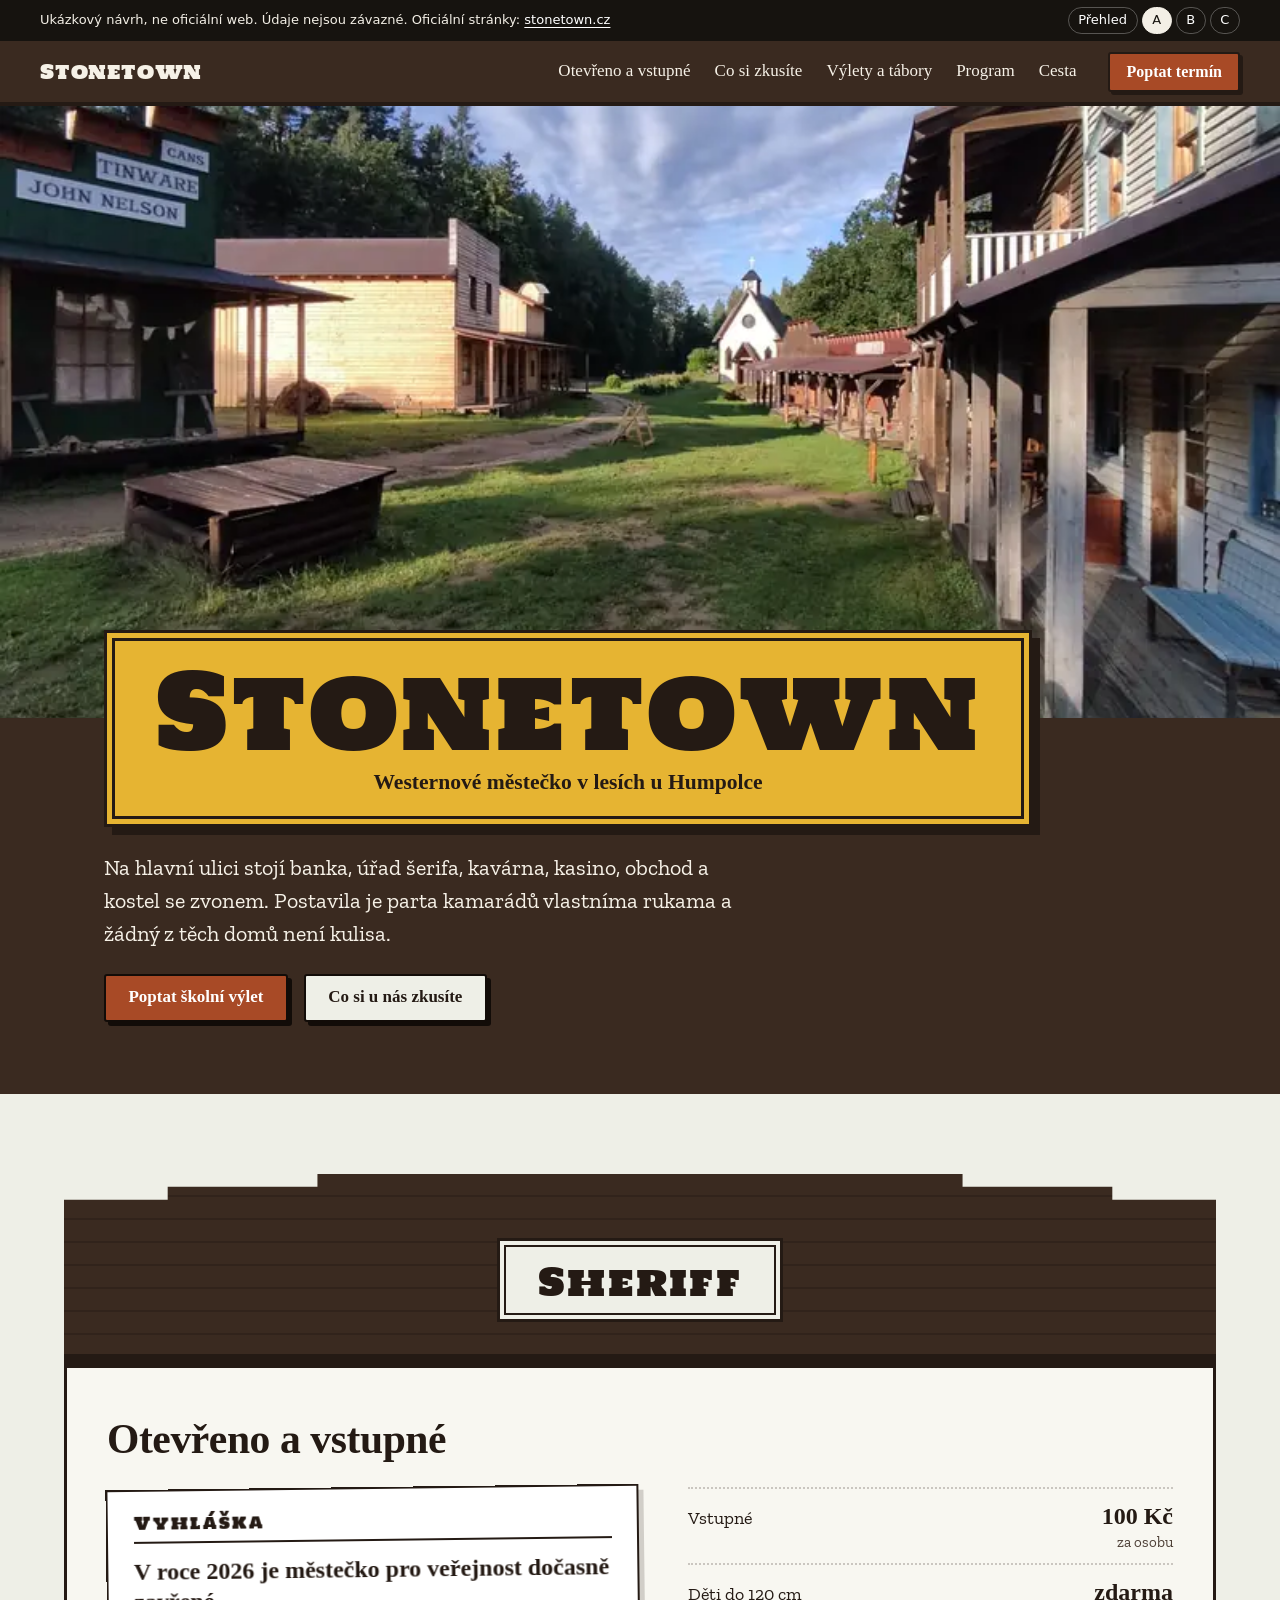
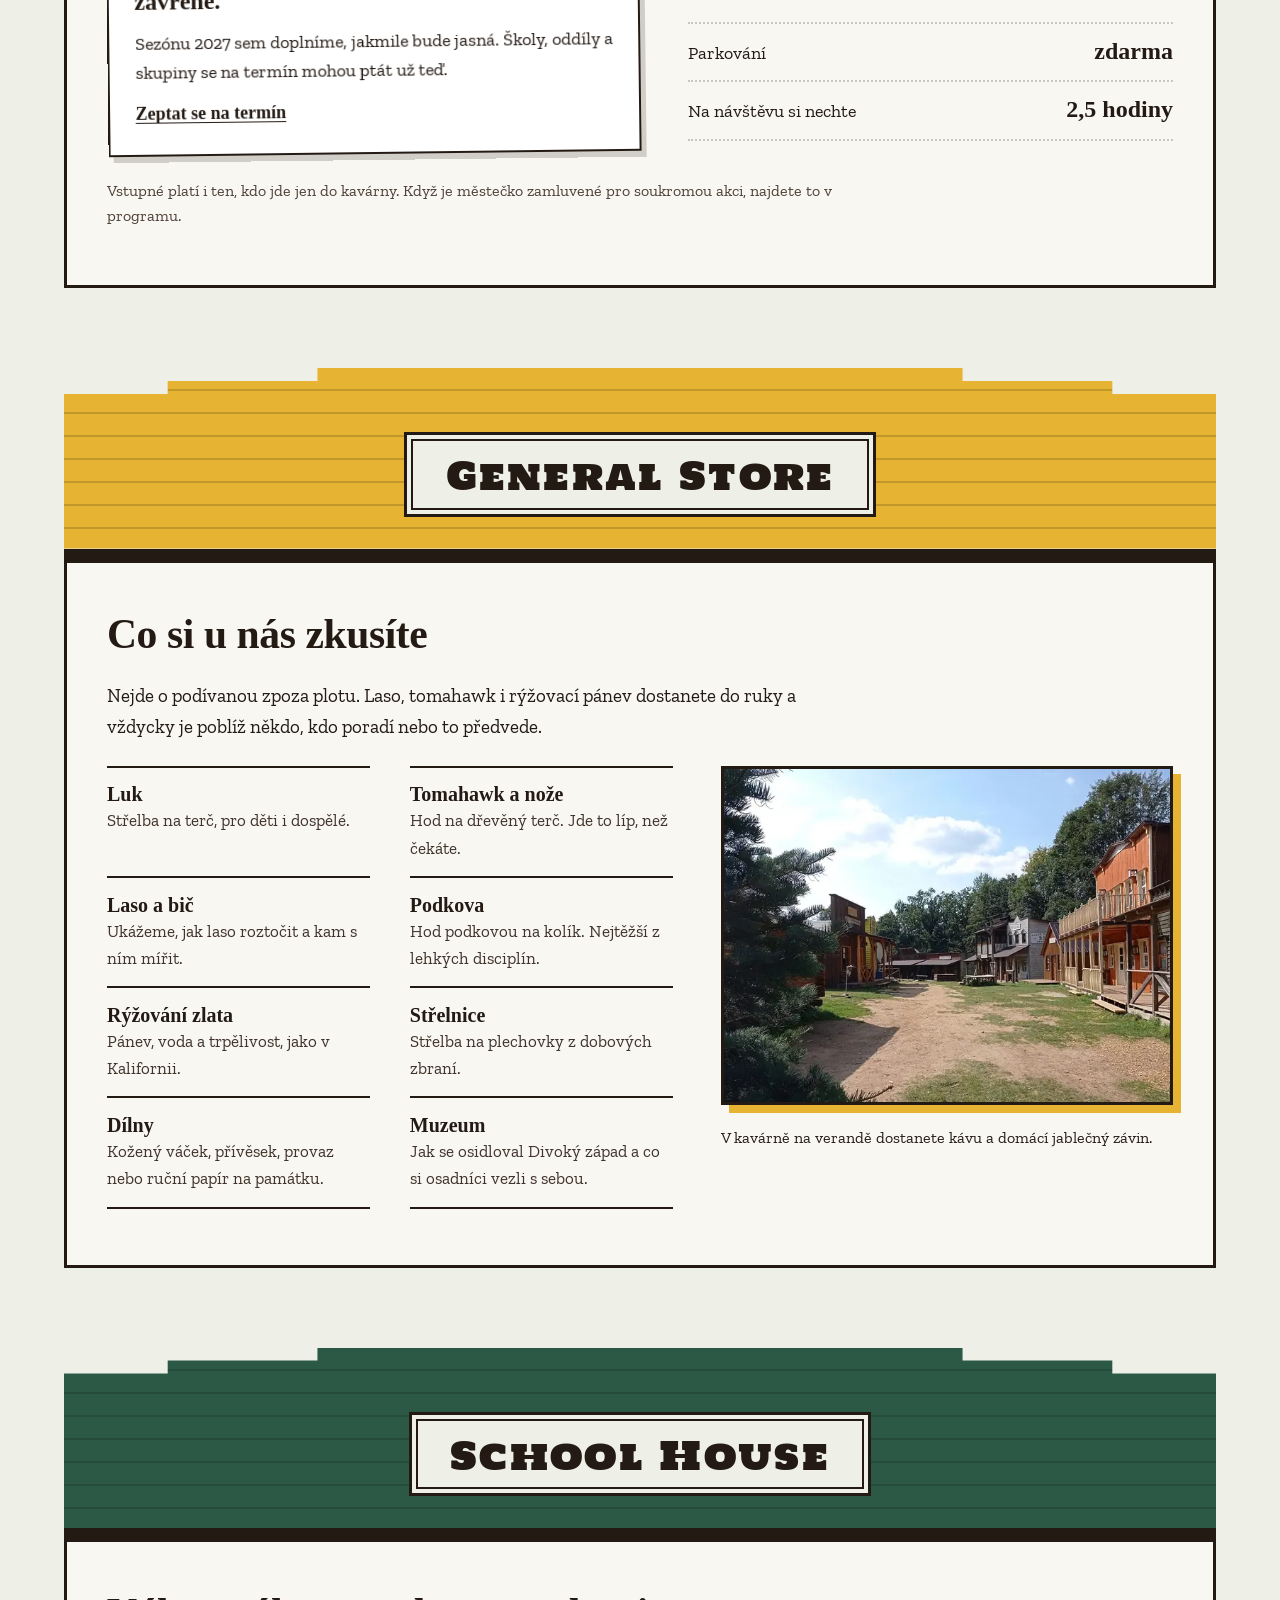
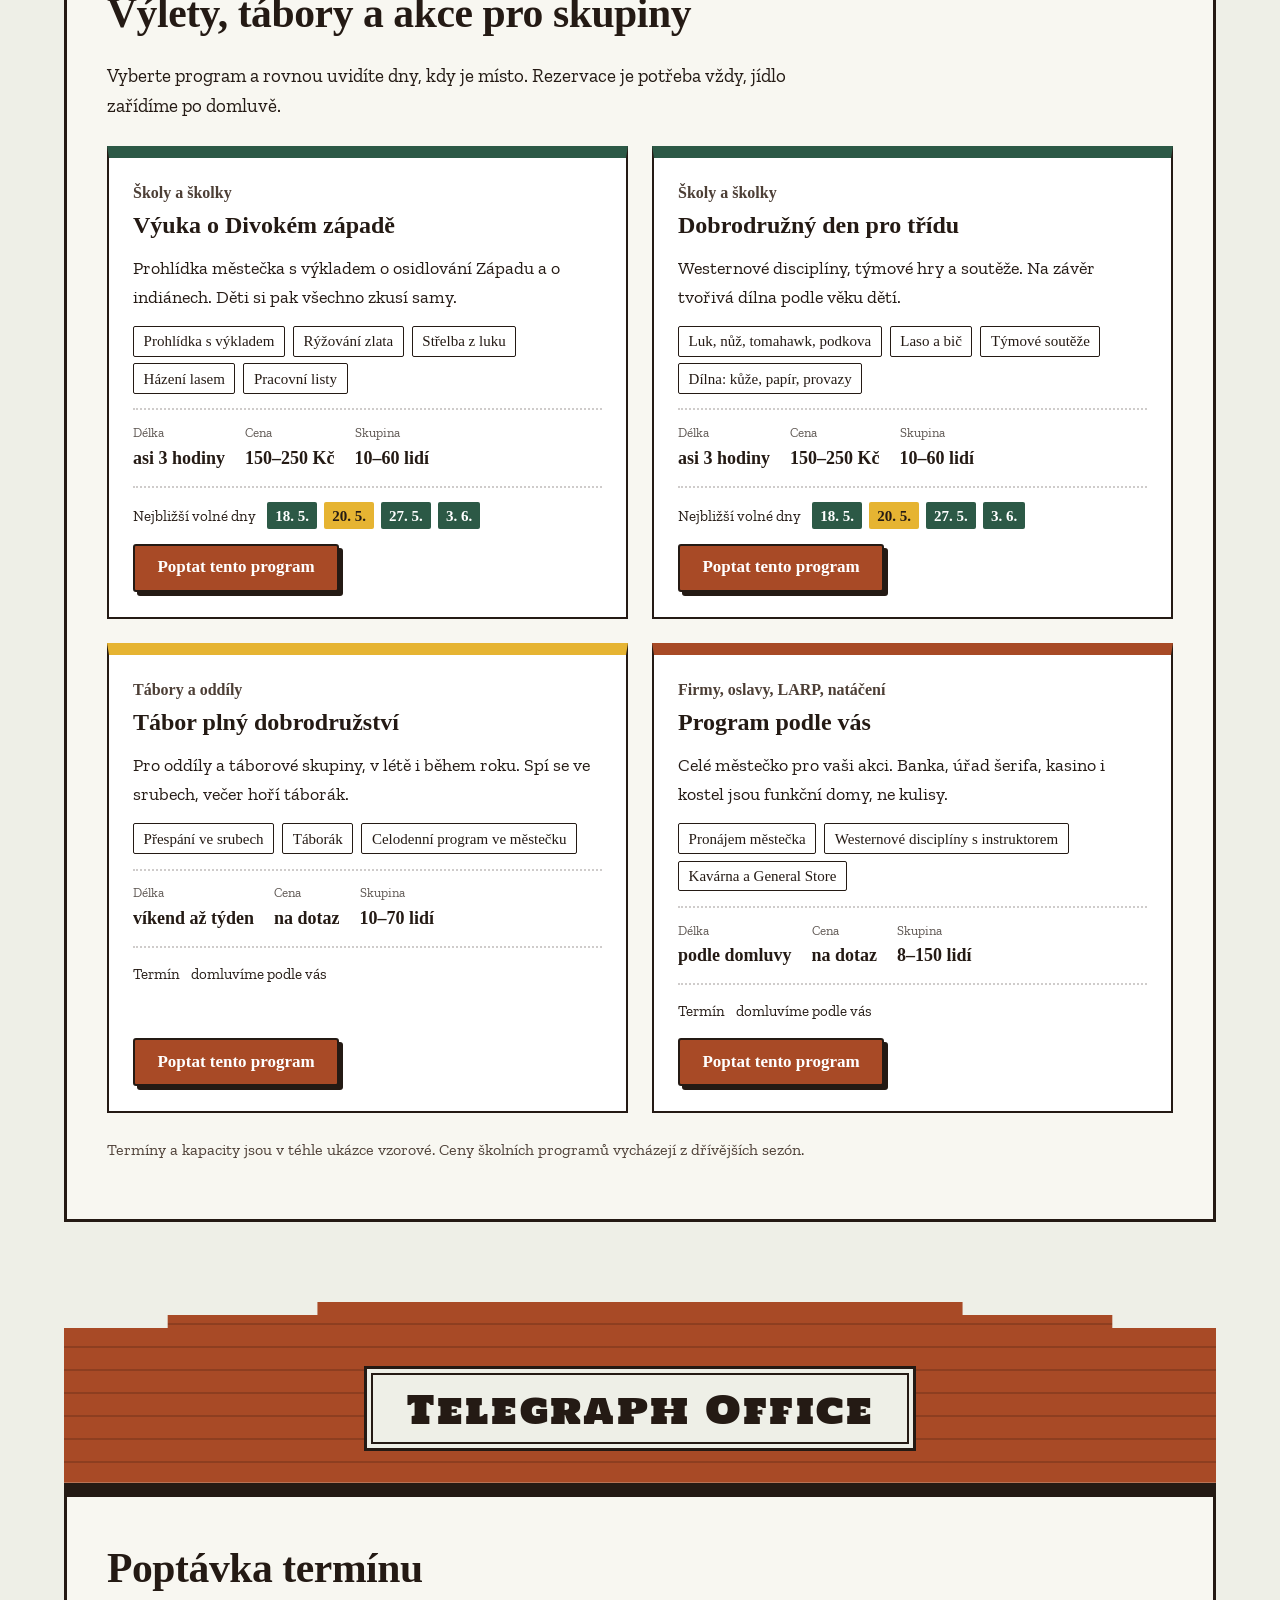
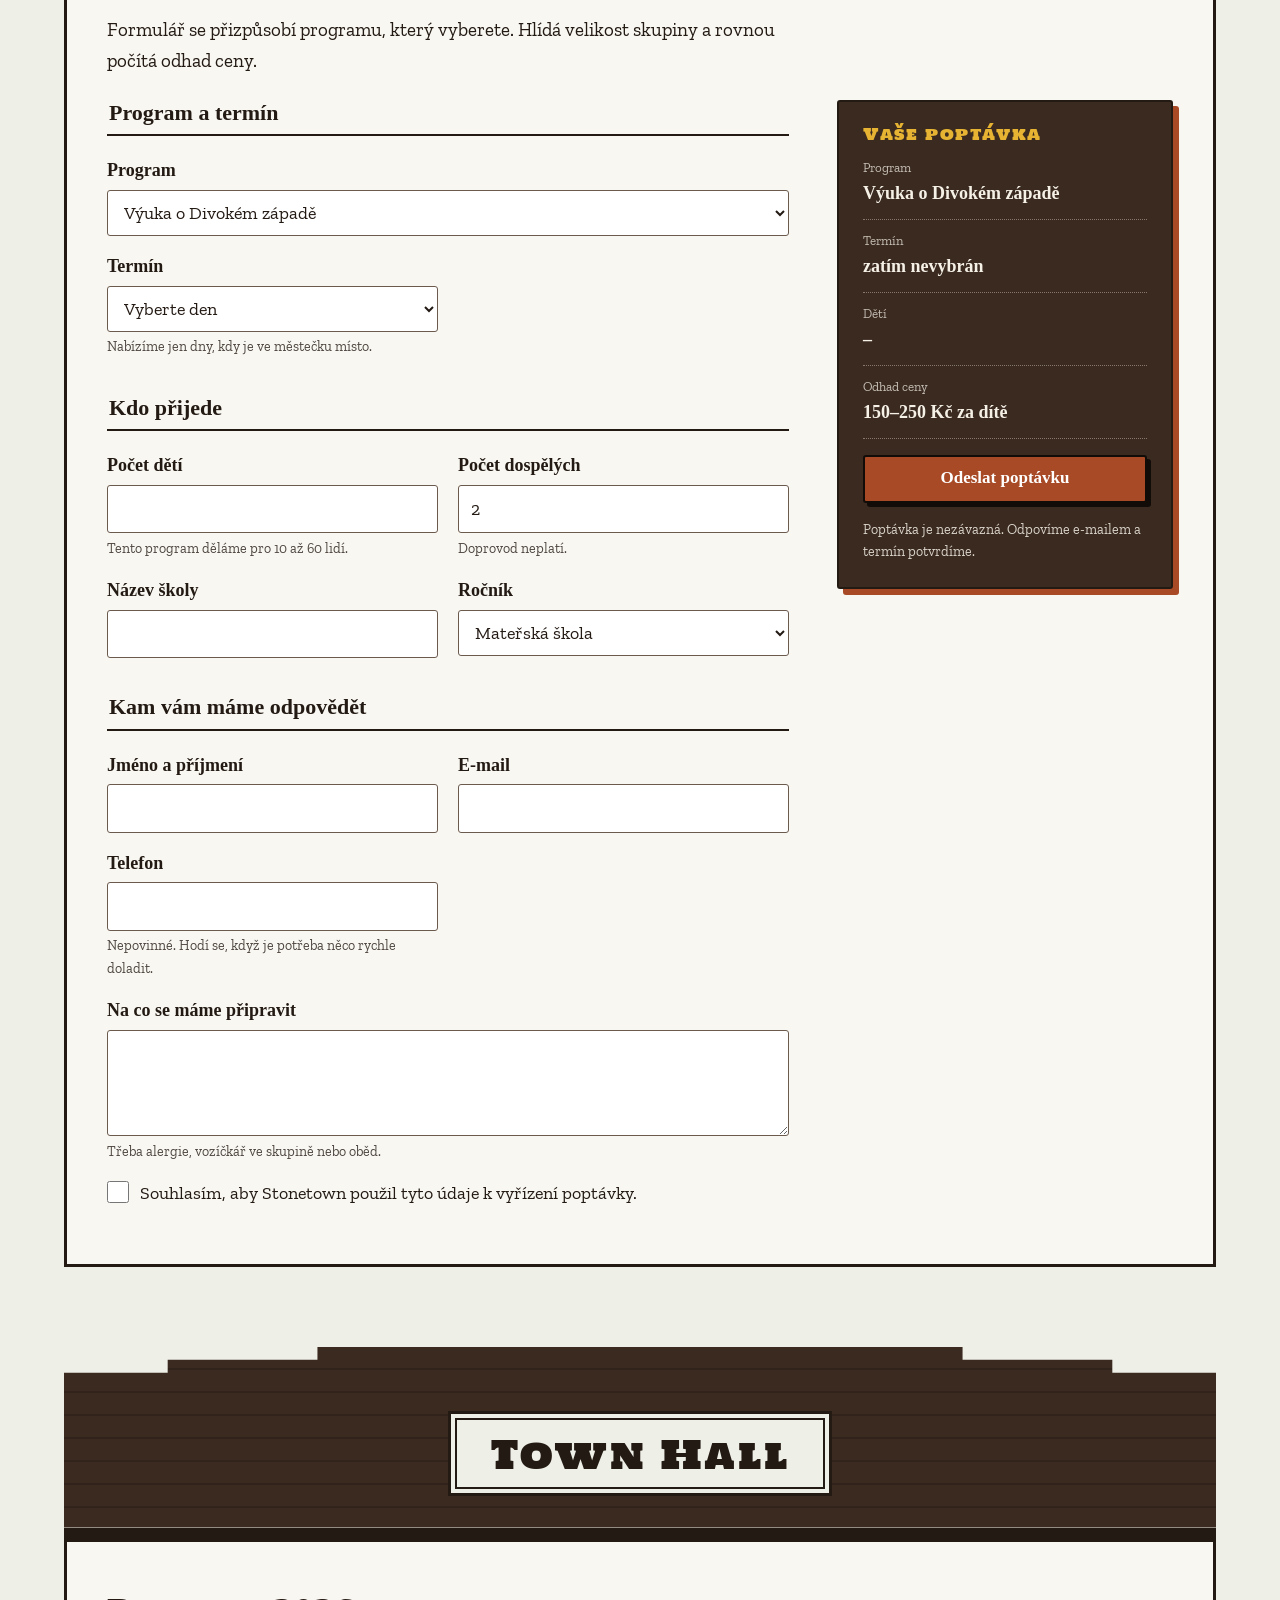
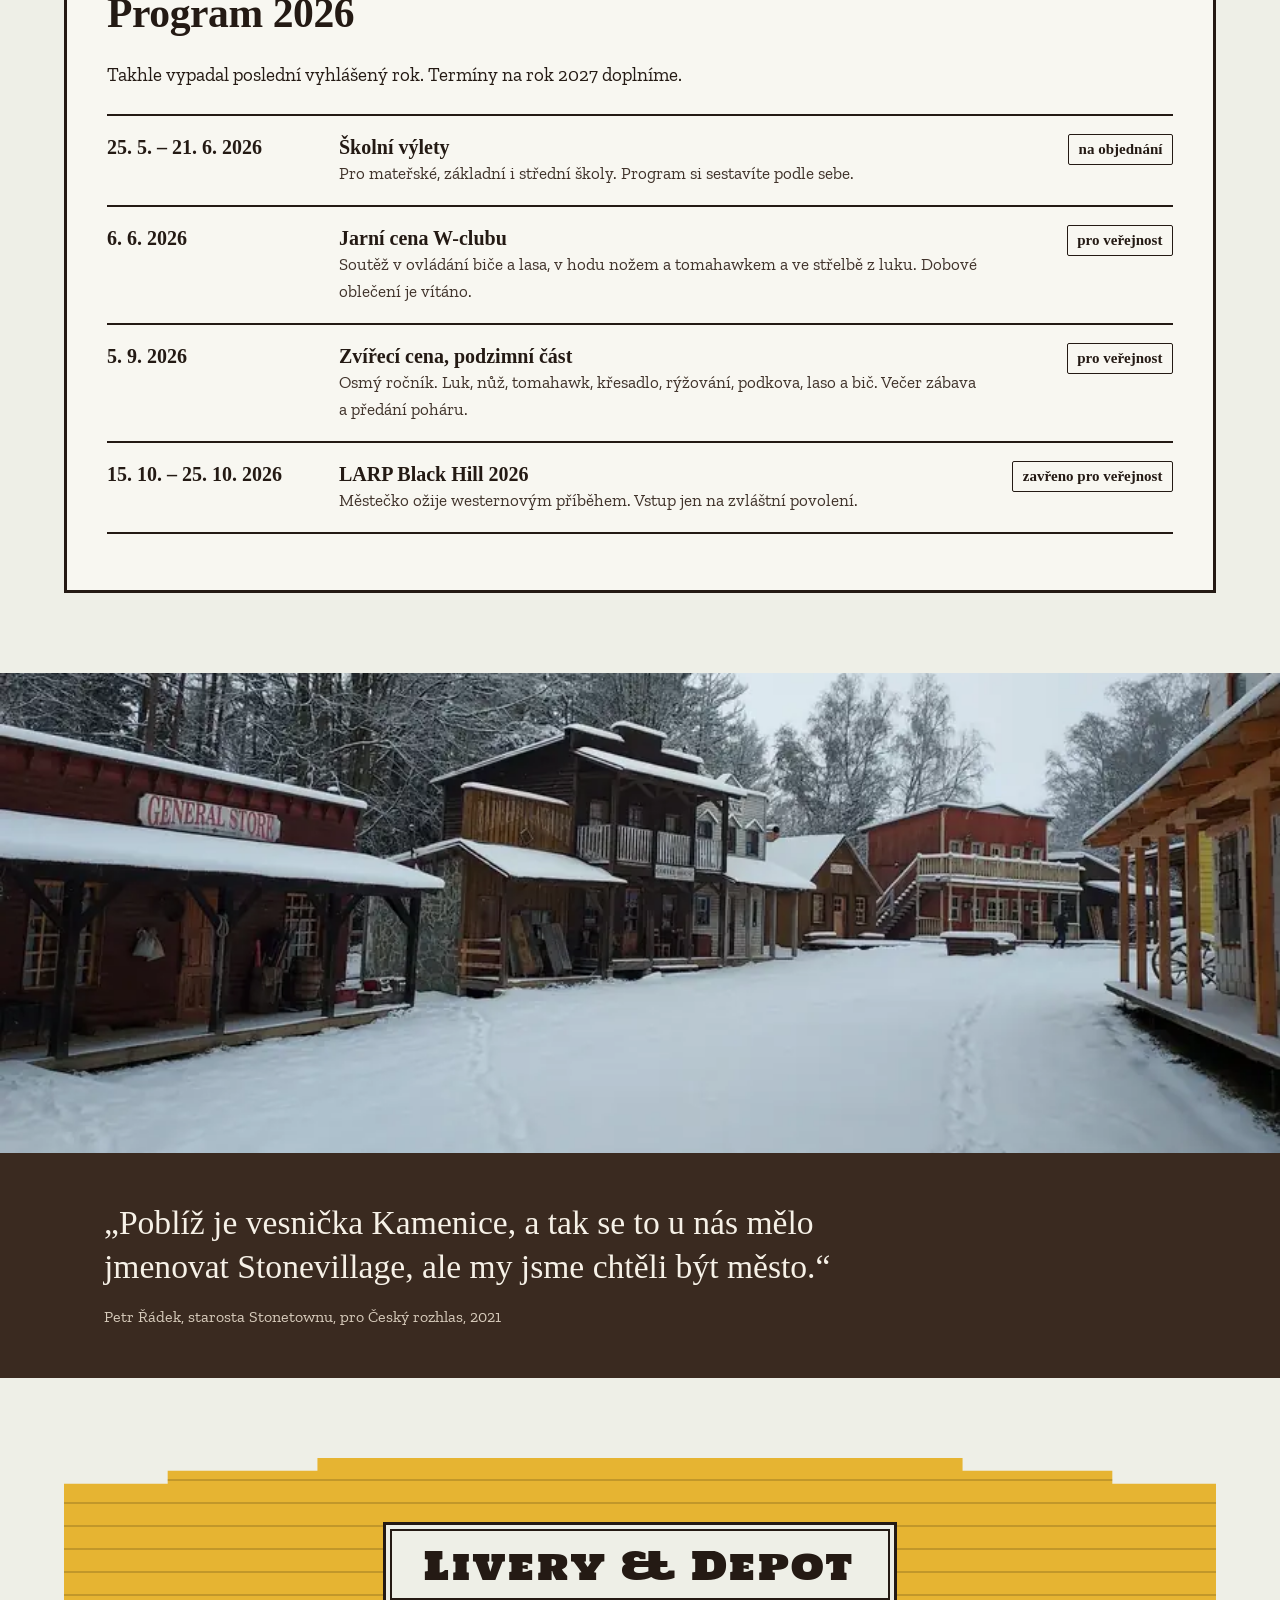
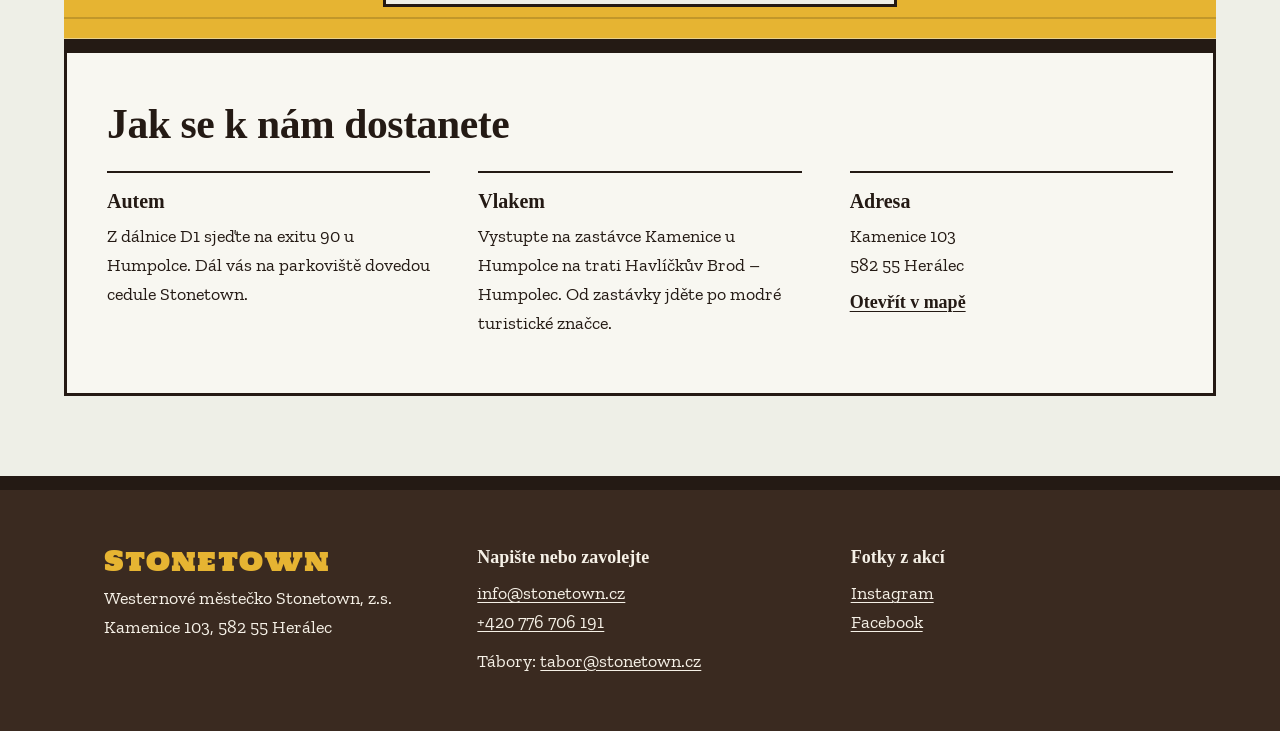
==== a/index.html @ e6b6617b "Deploy fee3da9" ====
<!doctype html>
<html lang="cs">
  <head>
    <meta charset="utf-8" />
    <meta name="viewport" content="width=device-width, initial-scale=1" />
    <meta name="robots" content="noindex, nofollow" />
    <title>Stonetown – návrh A: Hlavní ulice</title>
    <meta name="description" content="Ukázkový návrh webu westernového městečka Stonetown u Humpolce. Varianta A: Hlavní ulice." />
    <meta name="theme-color" content="#3a2a20" />
    <link rel="preload" href="../fonts/HoltwoodOneSC-400-latin.woff2" as="font" type="font/woff2" crossorigin />
    <link rel="stylesheet" href="../fonts/fonts.css" />
    <link rel="stylesheet" href="../shared/base.css" />
    <link rel="stylesheet" href="./style.css" />
    <script src="../shared/data.js" defer></script>
    <script src="../shared/app.js" defer></script>
  </head>
  <body>
    <a class="skip" href="#obsah">Přeskočit na obsah</a>

    <div class="demo">
      <span>Ukázkový návrh, ne oficiální web. Údaje nejsou závazné. Oficiální stránky: <a href="https://www.stonetown.cz/">stonetown.cz</a></span>
      <nav class="demo__nav" aria-label="Varianty návrhu">
        <a href="../">Přehled</a>
        <a href="../a/" aria-current="page">A</a>
        <a href="../b/">B</a>
        <a href="../c/">C</a>
      </nav>
    </div>

    <header class="top">
      <a class="top__brand" href="#obsah">Stonetown</a>
      <nav class="top__nav" aria-label="Hlavní navigace">
        <a href="#serif">Otevřeno a vstupné</a>
        <a href="#obchod">Co si zkusíte</a>
        <a href="#skola">Výlety a tábory</a>
        <a href="#radnice">Program</a>
        <a href="#cesta">Cesta</a>
      </nav>
      <a class="btn btn--small" href="#poptavka">Poptat termín</a>
    </header>

    <main id="obsah">
      <section class="hero">
        <picture class="hero__photo">
          <source media="(max-width: 700px)" srcset="../img/ulice-800.webp" />
          <img src="../img/ulice-1600.webp" width="1600" height="1200" alt="Hlavní ulice Stonetownu: dřevěné domy s verandami, banka, obchod s plechovým zbožím a na konci ulice bílý kostel" fetchpriority="high" />
        </picture>
        <div class="hero__board">
          <div class="sign sign--hero">
            <h1 class="sign__name">Stonetown</h1>
            <p class="sign__line">Westernové městečko v lesích u Humpolce</p>
          </div>
          <p class="hero__lead">
            Na hlavní ulici stojí banka, úřad šerifa, kavárna, kasino, obchod a kostel se zvonem. Postavila je parta
            kamarádů vlastníma rukama a žádný z těch domů není kulisa.
          </p>
          <div class="hero__cta">
            <a class="btn" href="#poptavka">Poptat školní výlet</a>
            <a class="btn btn--line" href="#obchod">Co si u nás zkusíte</a>
          </div>
        </div>
      </section>

      <!-- SHERIFF -->
      <section class="house house--timber" id="serif">
        <div class="front" aria-hidden="true"><span class="sign">Sheriff</span></div>
        <div class="porch">
          <h2 class="h2">Otevřeno a vstupné</h2>
          <div class="notice-grid">
            <div class="notice">
              <p class="notice__head">Vyhláška</p>
              <p class="notice__big">V roce 2026 je městečko pro veřejnost dočasně zavřené.</p>
              <p>Sezónu 2027 sem doplníme, jakmile bude jasná. Školy, oddíly a skupiny se na termín mohou ptát už teď.</p>
              <a class="link" href="#poptavka">Zeptat se na termín</a>
            </div>
            <dl class="tariff">
              <div><dt>Vstupné</dt><dd>100 Kč</dd><dd class="tariff__n">za osobu</dd></div>
              <div><dt>Děti do 120 cm</dt><dd>zdarma</dd></div>
              <div><dt>Parkování</dt><dd>zdarma</dd></div>
              <div><dt>Na návštěvu si nechte</dt><dd>2,5 hodiny</dd></div>
            </dl>
          </div>
          <p class="small">Vstupné platí i ten, kdo jde jen do kavárny. Když je městečko zamluvené pro soukromou akci, najdete to v programu.</p>
        </div>
      </section>

      <!-- GENERAL STORE -->
      <section class="house house--yellow" id="obchod">
        <div class="front" aria-hidden="true"><span class="sign">General Store</span></div>
        <div class="porch">
          <h2 class="h2">Co si u nás zkusíte</h2>
          <p class="lead">Nejde o podívanou zpoza plotu. Laso, tomahawk i rýžovací pánev dostanete do ruky a vždycky je poblíž někdo, kdo poradí nebo to předvede.</p>
          <div class="store">
            <ul class="goods">
              <li><h3>Luk</h3><p>Střelba na terč, pro děti i dospělé.</p></li>
              <li><h3>Tomahawk a nože</h3><p>Hod na dřevěný terč. Jde to líp, než čekáte.</p></li>
              <li><h3>Laso a bič</h3><p>Ukážeme, jak laso roztočit a kam s ním mířit.</p></li>
              <li><h3>Podkova</h3><p>Hod podkovou na kolík. Nejtěžší z lehkých disciplín.</p></li>
              <li><h3>Rýžování zlata</h3><p>Pánev, voda a trpělivost, jako v Kalifornii.</p></li>
              <li><h3>Střelnice</h3><p>Střelba na plechovky z dobových zbraní.</p></li>
              <li><h3>Dílny</h3><p>Kožený váček, přívěsek, provaz nebo ruční papír na památku.</p></li>
              <li><h3>Muzeum</h3><p>Jak se osidloval Divoký západ a co si osadníci vezli s sebou.</p></li>
            </ul>
            <figure class="store__photo">
              <picture>
                <source media="(max-width: 700px)" srcset="../img/leto-700.webp" />
                <img src="../img/leto-1400.webp" width="1400" height="939" alt="Letní pohled do ulice Stonetownu s dřevěnými domy a verandami" loading="lazy" />
              </picture>
              <figcaption>V kavárně na verandě dostanete kávu a domácí jablečný závin.</figcaption>
            </figure>
          </div>
        </div>
      </section>

      <!-- SCHOOL -->
      <section class="house house--green" id="skola">
        <div class="front" aria-hidden="true"><span class="sign">School House</span></div>
        <div class="porch">
          <h2 class="h2">Výlety, tábory a akce pro skupiny</h2>
          <p class="lead">Vyberte program a rovnou uvidíte dny, kdy je místo. Rezervace je potřeba vždy, jídlo zařídíme po domluvě.</p>
          <div class="progs" data-programs></div>
          <p class="small">Termíny a kapacity jsou v téhle ukázce vzorové. Ceny školních programů vycházejí z dřívějších sezón.</p>
        </div>
      </section>

      <!-- TELEGRAPH -->
      <section class="house house--rust" id="poptavka">
        <div class="front" aria-hidden="true"><span class="sign">Telegraph Office</span></div>
        <div class="porch">
          <h2 class="h2">Poptávka termínu</h2>
          <p class="lead">Formulář se přizpůsobí programu, který vyberete. Hlídá velikost skupiny a rovnou počítá odhad ceny.</p>
          <div data-inquiry></div>
        </div>
      </section>

      <!-- TOWN HALL -->
      <section class="house house--timber" id="radnice">
        <div class="front" aria-hidden="true"><span class="sign">Town Hall</span></div>
        <div class="porch">
          <h2 class="h2">Program 2026</h2>
          <p class="lead">Takhle vypadal poslední vyhlášený rok. Termíny na rok 2027 doplníme.</p>
          <ol class="evs" data-events></ol>
        </div>
      </section>

      <section class="story">
        <picture>
          <source media="(max-width: 700px)" srcset="../img/zima-900.webp" />
          <img src="../img/zima-1800.webp" width="1800" height="808" alt="Zasněžená hlavní ulice Stonetownu s obchodem General Store" loading="lazy" />
        </picture>
        <blockquote class="story__q">
          <p>„Poblíž je vesnička Kamenice, a tak se to u nás mělo jmenovat Stonevillage, ale my jsme chtěli být město.“</p>
          <footer>Petr Řádek, starosta Stonetownu, pro Český rozhlas, 2021</footer>
        </blockquote>
      </section>

      <!-- DEPOT -->
      <section class="house house--yellow" id="cesta">
        <div class="front" aria-hidden="true"><span class="sign">Livery &amp; Depot</span></div>
        <div class="porch">
          <h2 class="h2">Jak se k nám dostanete</h2>
          <div class="ways">
            <div>
              <h3>Autem</h3>
              <p>Z dálnice D1 sjeďte na exitu 90 u Humpolce. Dál vás na parkoviště dovedou cedule Stonetown.</p>
            </div>
            <div>
              <h3>Vlakem</h3>
              <p>Vystupte na zastávce Kamenice u Humpolce na trati Havlíčkův Brod – Humpolec. Od zastávky jděte po modré turistické značce.</p>
            </div>
            <div>
              <h3>Adresa</h3>
              <p>Kamenice 103<br />582 55 Herálec</p>
              <a class="link" href="https://www.google.com/maps/search/?api=1&query=49.52155%2C15.41825">Otevřít v mapě</a>
            </div>
          </div>
        </div>
      </section>
    </main>

    <footer class="foot">
      <div class="foot__in">
        <div>
          <p class="foot__name">Stonetown</p>
          <p>Westernové městečko Stonetown, z.s.<br />Kamenice 103, 582 55 Herálec</p>
        </div>
        <div>
          <h2 class="foot__h">Napište nebo zavolejte</h2>
          <p><a href="mailto:info@stonetown.cz">info@stonetown.cz</a><br /><a href="tel:+420776706191">+420 776 706 191</a></p>
          <p>Tábory: <a href="mailto:tabor@stonetown.cz">tabor@stonetown.cz</a></p>
        </div>
        <div>
          <h2 class="foot__h">Fotky z akcí</h2>
          <p><a href="https://www.instagram.com/stonetown_wm/">Instagram</a><br /><a href="https://www.facebook.com/p/Westernov%C3%A9-m%C4%9Bste%C4%8Dko-Stonetown-100056993868302/">Facebook</a></p>
        </div>
      </div>
    </footer>
  </body>
</html>
---- fonts/fonts.css ----
@font-face {
  font-family: 'Holtwood One SC';
  font-style: normal;
  font-weight: 400;
  font-display: swap;
  src: url(../fonts/HoltwoodOneSC-400-latin-ext.woff2) format('woff2');
  unicode-range: U+0100-02BA, U+02BD-02C5, U+02C7-02CC, U+02CE-02D7, U+02DD-02FF, U+0304, U+0308, U+0329, U+1D00-1DBF, U+1E00-1E9F, U+1EF2-1EFF, U+2020, U+20A0-20AB, U+20AD-20C4, U+2113, U+2C60-2C7F, U+A720-A7FF;
}
@font-face {
  font-family: 'Holtwood One SC';
  font-style: normal;
  font-weight: 400;
  font-display: swap;
  src: url(../fonts/HoltwoodOneSC-400-latin.woff2) format('woff2');
  unicode-range: U+0000-00FF, U+0131, U+0152-0153, U+02BB-02BC, U+02C6, U+02DA, U+02DC, U+0304, U+0308, U+0329, U+2000-206F, U+20AC, U+2122, U+2191, U+2193, U+2212, U+2215, U+FEFF, U+FFFD;
}
@font-face {
  font-family: 'Zilla Slab';
  font-style: normal;
  font-weight: 400;
  font-display: swap;
  src: url(../fonts/ZillaSlab-400-latin-ext.woff2) format('woff2');
  unicode-range: U+0100-02BA, U+02BD-02C5, U+02C7-02CC, U+02CE-02D7, U+02DD-02FF, U+0304, U+0308, U+0329, U+1D00-1DBF, U+1E00-1E9F, U+1EF2-1EFF, U+2020, U+20A0-20AB, U+20AD-20C4, U+2113, U+2C60-2C7F, U+A720-A7FF;
}
@font-face {
  font-family: 'Zilla Slab';
  font-style: normal;
  font-weight: 400;
  font-display: swap;
  src: url(../fonts/ZillaSlab-400-latin.woff2) format('woff2');
  unicode-range: U+0000-00FF, U+0131, U+0152-0153, U+02BB-02BC, U+02C6, U+02DA, U+02DC, U+0304, U+0308, U+0329, U+2000-206F, U+20AC, U+2122, U+2191, U+2193, U+2212, U+2215, U+FEFF, U+FFFD;
}
@font-face {
  font-family: 'Zilla Slab';
  font-style: normal;
  font-weight: 500;
  font-display: swap;
  src: url(../fonts/ZillaSlab-500-latin-ext.woff2) format('woff2');
  unicode-range: U+0100-02BA, U+02BD-02C5, U+02C7-02CC, U+02CE-02D7, U+02DD-02FF, U+0304, U+0308, U+0329, U+1D00-1DBF, U+1E00-1E9F, U+1EF2-1EFF, U+2020, U+20A0-20AB, U+20AD-20C4, U+2113, U+2C60-2C7F, U+A720-A7FF;
}
@font-face {
  font-family: 'Zilla Slab';
  font-style: normal;
  font-weight: 500;
  font-display: swap;
  src: url(../fonts/ZillaSlab-500-latin.woff2) format('woff2');
  unicode-range: U+0000-00FF, U+0131, U+0152-0153, U+02BB-02BC, U+02C6, U+02DA, U+02DC, U+0304, U+0308, U+0329, U+2000-206F, U+20AC, U+2122, U+2191, U+2193, U+2212, U+2215, U+FEFF, U+FFFD;
}
@font-face {
  font-family: 'Zilla Slab';
  font-style: normal;
  font-weight: 700;
  font-display: swap;
  src: url(../fonts/ZillaSlab-700-latin-ext.woff2) format('woff2');
  unicode-range: U+0100-02BA, U+02BD-02C5, U+02C7-02CC, U+02CE-02D7, U+02DD-02FF, U+0304, U+0308, U+0329, U+1D00-1DBF, U+1E00-1E9F, U+1EF2-1EFF, U+2020, U+20A0-20AB, U+20AD-20C4, U+2113, U+2C60-2C7F, U+A720-A7FF;
}
@font-face {
  font-family: 'Zilla Slab';
  font-style: normal;
  font-weight: 700;
  font-display: swap;
  src: url(../fonts/ZillaSlab-700-latin.woff2) format('woff2');
  unicode-range: U+0000-00FF, U+0131, U+0152-0153, U+02BB-02BC, U+02C6, U+02DA, U+02DC, U+0304, U+0308, U+0329, U+2000-206F, U+20AC, U+2122, U+2191, U+2193, U+2212, U+2215, U+FEFF, U+FFFD;
}
@font-face {
  font-family: 'Bricolage Grotesque';
  font-style: normal;
  font-weight: 300 800;
  font-stretch: 100%;
  font-display: swap;
  src: url(../fonts/BricolageGrotesque-300-800-latin-ext.woff2) format('woff2');
  unicode-range: U+0100-02BA, U+02BD-02C5, U+02C7-02CC, U+02CE-02D7, U+02DD-02FF, U+0304, U+0308, U+0329, U+1D00-1DBF, U+1E00-1E9F, U+1EF2-1EFF, U+2020, U+20A0-20AB, U+20AD-20C4, U+2113, U+2C60-2C7F, U+A720-A7FF;
}
@font-face {
  font-family: 'Bricolage Grotesque';
  font-style: normal;
  font-weight: 300 800;
  font-stretch: 100%;
  font-display: swap;
  src: url(../fonts/BricolageGrotesque-300-800-latin.woff2) format('woff2');
  unicode-range: U+0000-00FF, U+0131, U+0152-0153, U+02BB-02BC, U+02C6, U+02DA, U+02DC, U+0304, U+0308, U+0329, U+2000-206F, U+20AC, U+2122, U+2191, U+2193, U+2212, U+2215, U+FEFF, U+FFFD;
}
@font-face {
  font-family: 'Instrument Sans';
  font-style: normal;
  font-weight: 400 700;
  font-stretch: 100%;
  font-display: swap;
  src: url(../fonts/InstrumentSans-400-700-latin-ext.woff2) format('woff2');
  unicode-range: U+0100-02BA, U+02BD-02C5, U+02C7-02CC, U+02CE-02D7, U+02DD-02FF, U+0304, U+0308, U+0329, U+1D00-1DBF, U+1E00-1E9F, U+1EF2-1EFF, U+2020, U+20A0-20AB, U+20AD-20C4, U+2113, U+2C60-2C7F, U+A720-A7FF;
}
@font-face {
  font-family: 'Instrument Sans';
  font-style: normal;
  font-weight: 400 700;
  font-stretch: 100%;
  font-display: swap;
  src: url(../fonts/InstrumentSans-400-700-latin.woff2) format('woff2');
  unicode-range: U+0000-00FF, U+0131, U+0152-0153, U+02BB-02BC, U+02C6, U+02DA, U+02DC, U+0304, U+0308, U+0329, U+2000-206F, U+20AC, U+2122, U+2191, U+2193, U+2212, U+2215, U+FEFF, U+FFFD;
}
@font-face {
  font-family: 'Nunito';
  font-style: normal;
  font-weight: 400 800;
  font-display: swap;
  src: url(../fonts/Nunito-400-800-latin-ext.woff2) format('woff2');
  unicode-range: U+0100-02BA, U+02BD-02C5, U+02C7-02CC, U+02CE-02D7, U+02DD-02FF, U+0304, U+0308, U+0329, U+1D00-1DBF, U+1E00-1E9F, U+1EF2-1EFF, U+2020, U+20A0-20AB, U+20AD-20C4, U+2113, U+2C60-2C7F, U+A720-A7FF;
}
@font-face {
  font-family: 'Nunito';
  font-style: normal;
  font-weight: 400 800;
  font-display: swap;
  src: url(../fonts/Nunito-400-800-latin.woff2) format('woff2');
  unicode-range: U+0000-00FF, U+0131, U+0152-0153, U+02BB-02BC, U+02C6, U+02DA, U+02DC, U+0304, U+0308, U+0329, U+2000-206F, U+20AC, U+2122, U+2191, U+2193, U+2212, U+2215, U+FEFF, U+FFFD;
}
@font-face {
  font-family: 'Grandstander';
  font-style: normal;
  font-weight: 500 900;
  font-display: swap;
  src: url(../fonts/Grandstander-var-latin-ext.woff2) format('woff2');
  unicode-range: U+0100-02BA, U+02BD-02C5, U+02C7-02CC, U+02CE-02D7, U+02DD-02FF, U+0304, U+0308, U+0329, U+1D00-1DBF, U+1E00-1E9F, U+1EF2-1EFF, U+2020, U+20A0-20AB, U+20AD-20C4, U+2113, U+2C60-2C7F, U+A720-A7FF;
}
@font-face {
  font-family: 'Grandstander';
  font-style: normal;
  font-weight: 500 900;
  font-display: swap;
  src: url(../fonts/Grandstander-var-latin.woff2) format('woff2');
  unicode-range: U+0000-00FF, U+0131, U+0152-0153, U+02BB-02BC, U+02C6, U+02DA, U+02DC, U+0304, U+0308, U+0329, U+2000-206F, U+20AC, U+2122, U+2191, U+2193, U+2212, U+2215, U+FEFF, U+FFFD;
}
---- shared/base.css ----
/* Shared skeleton: reset, demo bar, and the layout of data-driven blocks
   (programmes, events, inquiry form). Each variant sets the custom properties
   and adds its own character on top. */
*, *::before, *::after { box-sizing: border-box; }
html { -webkit-text-size-adjust: 100%; scroll-behavior: smooth; scroll-padding-top: 5rem; }
body { margin: 0; }
img { display: block; max-width: 100%; height: auto; }
h1, h2, h3, p, ul, ol, dl, dd, figure, blockquote, fieldset { margin: 0; padding: 0; }
ul, ol { list-style: none; }
fieldset { border: 0; min-width: 0; }
button, input, select, textarea { font: inherit; color: inherit; }
a { color: inherit; }
[hidden] { display: none !important; }

.sr { position: absolute; width: 1px; height: 1px; overflow: hidden; clip-path: inset(50%); white-space: nowrap; }
.skip { position: absolute; left: 1rem; top: -4rem; z-index: 50; padding: .6rem 1rem; background: #fff; color: #000; }
.skip:focus { top: 1rem; }

/* demo bar */
.demo {
  display: flex; flex-wrap: wrap; align-items: center; justify-content: space-between; gap: .35rem 1.25rem;
  padding: .45rem clamp(1rem, 4vw, 2.5rem);
  background: #16130f; color: #f3efe6;
  font: 500 .8125rem/1.4 system-ui, -apple-system, 'Segoe UI', sans-serif;
}
.demo a { color: #fff; text-underline-offset: .2em; }
.demo__nav { display: flex; gap: .25rem; align-items: center; }
.demo__nav a { padding: .2rem .6rem; border-radius: 99px; text-decoration: none; border: 1px solid rgba(255, 255, 255, .28); }
.demo__nav a[aria-current] { background: #f3efe6; color: #16130f; border-color: #f3efe6; }
.demo a:focus-visible { outline: 2px solid #fff; outline-offset: 2px; }

/* programmes */
.progs { display: grid; gap: var(--prog-gap, 1.5rem); grid-template-columns: repeat(auto-fit, minmax(min(100%, 19rem), 1fr)); }
.prog { display: flex; flex-direction: column; gap: .9rem; }
.prog__acts { display: flex; flex-wrap: wrap; gap: .4rem .5rem; }
.prog__facts { display: grid; grid-template-columns: repeat(3, auto); gap: .25rem 1.25rem; justify-content: start; }
.prog__facts dt { font-size: .8125rem; opacity: .75; }
.prog__facts dd { font-weight: 700; }
.prog__terms { display: flex; flex-wrap: wrap; align-items: center; gap: .35rem .45rem; font-size: .9375rem; }
.prog__terms-l { margin-right: .25rem; }
.prog__cta { margin-top: auto; align-self: flex-start; }

/* events */
.evs { display: grid; }
.ev { display: grid; gap: .35rem 1.5rem; grid-template-columns: minmax(9rem, 13rem) 1fr auto; align-items: baseline; }
@media (max-width: 44rem) { .ev { grid-template-columns: 1fr; } .ev__open { justify-self: start; } }

/* inquiry form */
.f { display: grid; gap: clamp(1.5rem, 4vw, 3rem); grid-template-columns: minmax(0, 1fr) minmax(16rem, 21rem); align-items: start; }
@media (max-width: 56rem) { .f { grid-template-columns: 1fr; } }
.f-main { display: grid; gap: 2.25rem; }
.f-set { display: grid; gap: 1rem 1.25rem; grid-template-columns: repeat(2, minmax(0, 1fr)); }
.f-legend { grid-column: 1 / -1; float: left; width: 100%; margin-bottom: .25rem; }
.f-field { display: grid; gap: .3rem; align-content: start; }
.f-field[data-field='note'], .f-field[data-field='program'], .f-check, [data-other] { grid-column: 1 / -1; }
@media (max-width: 34rem) { .f-set { grid-template-columns: 1fr; } }
.f-label { font-weight: 600; }
.f-input {
  width: 100%; min-height: 2.875rem; padding: .55rem .75rem;
  background: var(--f-bg, #fff); border: var(--f-bw, 1.5px) solid var(--f-border, #777);
  border-radius: var(--f-radius, 4px);
}
textarea.f-input { resize: vertical; }
.f-input:focus-visible, .f-check input:focus-visible { outline: 3px solid var(--f-focus, #1a5fb4); outline-offset: 2px; }
.f-hint { font-size: .875rem; opacity: .8; }
.f-err { font-size: .9375rem; font-weight: 600; color: var(--f-err, #a3211a); }
.is-bad .f-input { border-color: var(--f-err, #a3211a); }
.f-check { grid-template-columns: auto 1fr; align-items: start; gap: .3rem .7rem; }
.f-check input { width: 1.35rem; height: 1.35rem; margin: .15rem 0 0; accent-color: var(--f-accent, #333); }
.f-check .f-err { grid-column: 1 / -1; }
.f-hp { position: absolute; left: -9999px; }
.f-side { position: sticky; top: 5.5rem; display: grid; gap: 1rem; padding: 1.5rem; background: var(--f-side-bg, #222); color: var(--f-side-fg, #fff); border-radius: var(--f-radius, 4px); }
@media (max-width: 56rem) { .f-side { position: static; } }
.f-sum { display: grid; gap: .7rem; }
.f-sum dt { font-size: .8125rem; opacity: .75; }
.f-sum dd { font-weight: 700; }
.f-note { font-size: .875rem; opacity: .85; }
.f-done { display: grid; gap: 1.1rem; justify-items: start; max-width: 44rem; }
.f-done:focus { outline: none; }
.mail { width: 100%; border: 1.5px solid var(--f-border, #777); border-radius: var(--f-radius, 4px); background: var(--f-bg, #fff); overflow: hidden; }
.mail__head { padding: .5rem 1rem; border-bottom: 1px solid var(--f-border, #777); font-size: .9375rem; }
.mail__head span { display: inline-block; min-width: 5rem; opacity: .7; }
.mail__body { margin: 0; padding: 1rem; font: inherit; white-space: pre-wrap; }

@media (prefers-reduced-motion: reduce) {
  html { scroll-behavior: auto; }
  *, *::before, *::after { animation-duration: .001ms !important; animation-iteration-count: 1 !important; transition-duration: .001ms !important; }
}
---- a/style.css ----
/* Variant A — Hlavní ulice.
   Every section is a house on Main Street: a painted false front with a signboard,
   then a porch with the content. Colours are sampled from the real façades. */
:root {
  --timber: #3a2a20;
  --board: #eeefe7;
  --green: #2c5946;
  --yellow: #e6b432;
  --rust: #a84a26;
  --ink: #241a14;
  --line: rgba(36, 26, 20, .22);

  --display: 'Holtwood One SC', 'Rockwell Extra Bold', Georgia, serif;
  --text: 'Zilla Slab', Rockwell, Georgia, serif;

  --wrap: 72rem;
  --pad: clamp(1.1rem, 4vw, 2.5rem);

  --f-bg: #fff;
  --f-border: #6b5a4e;
  --f-focus: #1d4f8f;
  --f-err: #9d1c12;
  --f-accent: var(--green);
  --f-radius: 3px;
  --f-side-bg: var(--timber);
  --f-side-fg: #f6f1e7;
}

body {
  background: var(--board);
  color: var(--ink);
  font: 400 1.125rem/1.6 var(--text);
}
a { text-underline-offset: .18em; text-decoration-thickness: .08em; }
a:focus-visible, .btn:focus-visible { outline: 3px solid var(--f-focus); outline-offset: 3px; }

/* ---------- buttons, links ---------- */
.btn {
  display: inline-flex; align-items: center; justify-content: center;
  min-height: 3rem; padding: .6rem 1.4rem;
  background: var(--rust); color: #fff;
  border: 2px solid var(--ink); border-radius: 3px;
  box-shadow: 4px 4px 0 var(--ink);
  font: 700 1.0625rem/1.2 var(--text); text-decoration: none; cursor: pointer;
  transition: transform .12s, box-shadow .12s;
}
.btn:hover { transform: translate(2px, 2px); box-shadow: 2px 2px 0 var(--ink); }
.btn:active { transform: translate(4px, 4px); box-shadow: 0 0 0 var(--ink); }
.btn--line { background: var(--board); color: var(--ink); }
.btn--small { min-height: 2.5rem; padding: .35rem 1rem; font-size: 1rem; box-shadow: 3px 3px 0 var(--ink); }
.link { font-weight: 700; }

/* ---------- top bar ---------- */
.top {
  position: sticky; top: 0; z-index: 20;
  display: flex; align-items: center; gap: 1rem 2rem;
  padding: .6rem var(--pad);
  background: var(--timber); color: #f6f1e7;
  border-bottom: 4px solid var(--ink);
}
.top__brand { font: 400 1.25rem/1 var(--display); letter-spacing: .04em; text-decoration: none; }
.top__nav { display: flex; gap: 1.5rem; margin-left: auto; font-weight: 500; font-size: 1.0625rem; }
.top__nav a { text-decoration: none; padding: .4rem 0; border-bottom: 2px solid transparent; }
.top__nav a:hover { border-color: var(--yellow); }
.top a:focus-visible { outline-color: var(--yellow); }
@media (max-width: 62rem) { .top__nav { display: none; } .top .btn { margin-left: auto; } }

/* ---------- signboard ---------- */
.sign {
  display: inline-block;
  padding: .55em 1em .5em;
  background: var(--board); color: var(--ink);
  border: 3px solid var(--ink);
  box-shadow: inset 0 0 0 4px var(--board), inset 0 0 0 6px var(--ink);
  font: 400 clamp(1.15rem, 3.4vw, 2.4rem)/1 var(--display);
  letter-spacing: .06em; text-align: center;
}

/* ---------- hero ---------- */
.hero { position: relative; background: var(--timber); }
.hero__photo img { width: 100%; height: clamp(22rem, 68vh, 44rem); object-fit: cover; object-position: 50% 62%; }
.hero__board {
  position: relative; max-width: var(--wrap); margin: 0 auto; padding: 0 var(--pad) clamp(2.5rem, 6vw, 4.5rem);
  display: grid; gap: 1.5rem; color: #f6f1e7;
}
.sign--hero {
  justify-self: start; margin-top: clamp(-5.5rem, -9vw, -3rem);
  padding: clamp(1rem, 2.5vw, 1.75rem) clamp(1.25rem, 4vw, 3rem);
  background: var(--yellow);
  box-shadow: inset 0 0 0 5px var(--yellow), inset 0 0 0 8px var(--ink), 8px 8px 0 var(--ink);
  transform-origin: 50% -40px;
  animation: hang 1.6s cubic-bezier(.22, 1, .36, 1) both;
}
.sign__name { font: 400 clamp(2.4rem, 9.5vw, 6.5rem)/.95 var(--display); letter-spacing: .03em; }
.sign__line { margin-top: .55rem; font: 700 clamp(1rem, 2.2vw, 1.35rem)/1.25 var(--text); letter-spacing: 0; }
@keyframes hang {
  0% { transform: rotate(-5deg); }
  35% { transform: rotate(3deg); }
  65% { transform: rotate(-1.2deg); }
  100% { transform: rotate(0); }
}
.hero__lead { max-width: 40rem; font-size: clamp(1.15rem, 2vw, 1.375rem); line-height: 1.5; }
.hero__cta { display: flex; flex-wrap: wrap; gap: 1rem; }
.hero .btn { border-color: #120c08; box-shadow: 4px 4px 0 #120c08; }

/* ---------- house = section ---------- */
.house { --wall: var(--timber); --wall-ink: #f6f1e7; padding-top: clamp(3rem, 7vw, 5rem); }
.house--yellow { --wall: var(--yellow); --wall-ink: var(--ink); }
.house--green { --wall: var(--green); }
.house--rust { --wall: var(--rust); }

.front {
  max-width: var(--wrap); margin: 0 auto;
  display: grid; place-items: center;
  padding: clamp(2.6rem, 6vw, 4rem) var(--pad) clamp(1.4rem, 3vw, 2rem);
  background:
    repeating-linear-gradient(to bottom, transparent 0 21px, rgba(0, 0, 0, .16) 21px 23px),
    var(--wall);
  /* stepped parapet of a false-front building */
  clip-path: polygon(0 26px, 9% 26px, 9% 13px, 22% 13px, 22% 0, 78% 0, 78% 13px, 91% 13px, 91% 26px, 100% 26px, 100% 100%, 0 100%);
}
.porch {
  max-width: var(--wrap); margin: 0 auto;
  padding: clamp(1.75rem, 4vw, 3rem) var(--pad) clamp(2rem, 5vw, 3.5rem);
  border-top: 14px solid var(--ink);
  border-inline: 3px solid var(--ink);
  border-bottom: 3px solid var(--ink);
  background: #f8f7f1;
  display: grid; gap: 1.5rem;
}
@media (max-width: 74rem) { .porch { border-inline: 0; } }

.h2 { font: 700 clamp(1.75rem, 4vw, 2.6rem)/1.12 var(--text); letter-spacing: -.01em; }
.lead { max-width: 44rem; font-size: 1.1875rem; }
.small { max-width: 46rem; font-size: 1rem; color: #4d3f36; }
h3 { font: 700 1.25rem/1.25 var(--text); }

/* ---------- sheriff: notice + tariff ---------- */
.notice-grid { display: grid; gap: 1.5rem 3rem; grid-template-columns: minmax(0, 1.1fr) minmax(0, 1fr); align-items: start; }
@media (max-width: 52rem) { .notice-grid { grid-template-columns: 1fr; } }
.notice {
  display: grid; gap: .8rem; justify-items: start; padding: 1.5rem 1.6rem 1.6rem;
  background: #fff; border: 2px solid var(--ink);
  transform: rotate(-.7deg);
  box-shadow: 5px 6px 0 rgba(36, 26, 20, .18);
}
.notice__head { font: 400 1.05rem/1 var(--display); letter-spacing: .12em; padding-bottom: .6rem; border-bottom: 2px solid var(--ink); width: 100%; }
.notice__big { font: 700 1.5rem/1.25 var(--text); }
.tariff { display: grid; }
.tariff > div { display: grid; grid-template-columns: 1fr auto; column-gap: 1rem; align-items: baseline; padding: .8rem 0; border-bottom: 2px dotted var(--line); }
.tariff > div:first-child { border-top: 2px dotted var(--line); }
.tariff dd { font: 700 1.5rem/1.2 var(--text); text-align: right; }
.tariff__n { grid-column: 2; font: 400 .9375rem/1.2 var(--text) !important; color: #4d3f36; }

/* ---------- general store ---------- */
.store { display: grid; gap: 2rem 3rem; grid-template-columns: minmax(0, 1.25fr) minmax(0, 1fr); align-items: start; }
@media (max-width: 58rem) { .store { grid-template-columns: 1fr; } }
.goods { display: grid; grid-template-columns: repeat(2, minmax(0, 1fr)); column-gap: 2.5rem; }
@media (max-width: 34rem) { .goods { grid-template-columns: 1fr; } }
.goods li { padding: .9rem 0; border-bottom: 2px solid var(--ink); }
.goods li:nth-child(-n + 2) { border-top: 2px solid var(--ink); }
@media (max-width: 34rem) { .goods li:nth-child(2) { border-top: 0; } }
.goods p { font-size: 1.0625rem; color: #40332b; }
.store__photo img { width: 100%; aspect-ratio: 4 / 3; object-fit: cover; border: 3px solid var(--ink); box-shadow: 8px 8px 0 var(--yellow); }
.store__photo figcaption { margin-top: 1.25rem; font-size: 1rem; }

/* ---------- programmes ---------- */
.prog { padding: 1.4rem 1.5rem 1.6rem; background: #fff; border: 2px solid var(--ink); border-top: 12px solid var(--green); }
.prog[data-audience='tabor'] { border-top-color: var(--yellow); }
.prog[data-audience='skupina'] { border-top-color: var(--rust); }
.prog__for { font-weight: 700; font-size: 1rem; color: #4d3f36; margin-bottom: -.5rem; }
.prog__title { font-size: 1.5rem; line-height: 1.15; }
.prog__acts li { padding: .15rem .6rem; border: 1.5px solid var(--ink); border-radius: 2px; font-size: .9375rem; font-weight: 500; }
.prog__facts { padding: .8rem 0; border-block: 2px dotted var(--line); }
.chip { padding: .1rem .5rem; background: var(--green); color: #fff; border-radius: 2px; font-weight: 700; }
.chip--posledni { background: var(--yellow); color: var(--ink); }

/* ---------- form ---------- */
.f-legend { font: 700 1.375rem/1.2 var(--text); padding-bottom: .5rem; border-bottom: 2px solid var(--ink); }
.f-side { border: 2px solid var(--ink); box-shadow: 6px 6px 0 var(--rust); }
.f-side__h { font: 400 1rem/1 var(--display); letter-spacing: .1em; color: var(--yellow); }
.f-sum > div { padding-bottom: .7rem; border-bottom: 1px dotted rgba(246, 241, 231, .4); }
.f-side .btn { width: 100%; border-color: #120c08; box-shadow: 4px 4px 0 #120c08; }
.f-side .btn:focus-visible { outline-color: var(--yellow); }
.f-done__h { font: 700 1.75rem/1.2 var(--text); }
.mail__head { background: #f1eee6; }

/* ---------- events ---------- */
.ev { padding: 1.1rem 0; border-bottom: 2px solid var(--ink); }
.ev:first-child { border-top: 2px solid var(--ink); }
.ev__date { font: 700 1.25rem/1.3 var(--text); }
.ev__text { font-size: 1.0625rem; color: #40332b; max-width: 40rem; }
.ev__open { padding: .15rem .6rem; border: 1.5px solid var(--ink); border-radius: 2px; font-size: .9375rem; font-weight: 700; white-space: nowrap; }

/* ---------- story band ---------- */
.story { position: relative; margin-top: clamp(3rem, 7vw, 5rem); background: var(--timber); color: #f6f1e7; }
.story img { width: 100%; max-height: 30rem; object-fit: cover; }
.story__q { max-width: var(--wrap); margin: 0 auto; padding: clamp(1.75rem, 4vw, 3rem) var(--pad); }
.story__q p { max-width: 46rem; font: 500 clamp(1.4rem, 3vw, 2.1rem)/1.3 var(--text); }
.story__q footer { margin-top: 1rem; font-size: 1rem; color: #d9cdbd; }

/* ---------- ways ---------- */
.ways { display: grid; gap: 1.5rem 3rem; grid-template-columns: repeat(auto-fit, minmax(min(100%, 16rem), 1fr)); }
.ways > div { display: grid; gap: .5rem; align-content: start; justify-items: start; padding-top: 1rem; border-top: 2px solid var(--ink); }

/* ---------- footer ---------- */
.foot { margin-top: clamp(3rem, 7vw, 5rem); background: var(--timber); color: #f6f1e7; border-top: 14px solid var(--ink); }
.foot__in { max-width: var(--wrap); margin: 0 auto; padding: clamp(2rem, 5vw, 3.5rem) var(--pad); display: grid; gap: 2rem 3rem; grid-template-columns: repeat(auto-fit, minmax(min(100%, 15rem), 1fr)); }
.foot__in > div { display: grid; gap: .6rem; align-content: start; }
.foot__name { font: 400 1.75rem/1 var(--display); letter-spacing: .04em; color: var(--yellow); }
.foot__h { font: 700 1.125rem/1.3 var(--text); }
.foot a:focus-visible { outline-color: var(--yellow); }

/* four programmes read best as two rows of two */
@media (min-width: 46rem) { .progs { grid-template-columns: repeat(2, minmax(0, 1fr)); } }
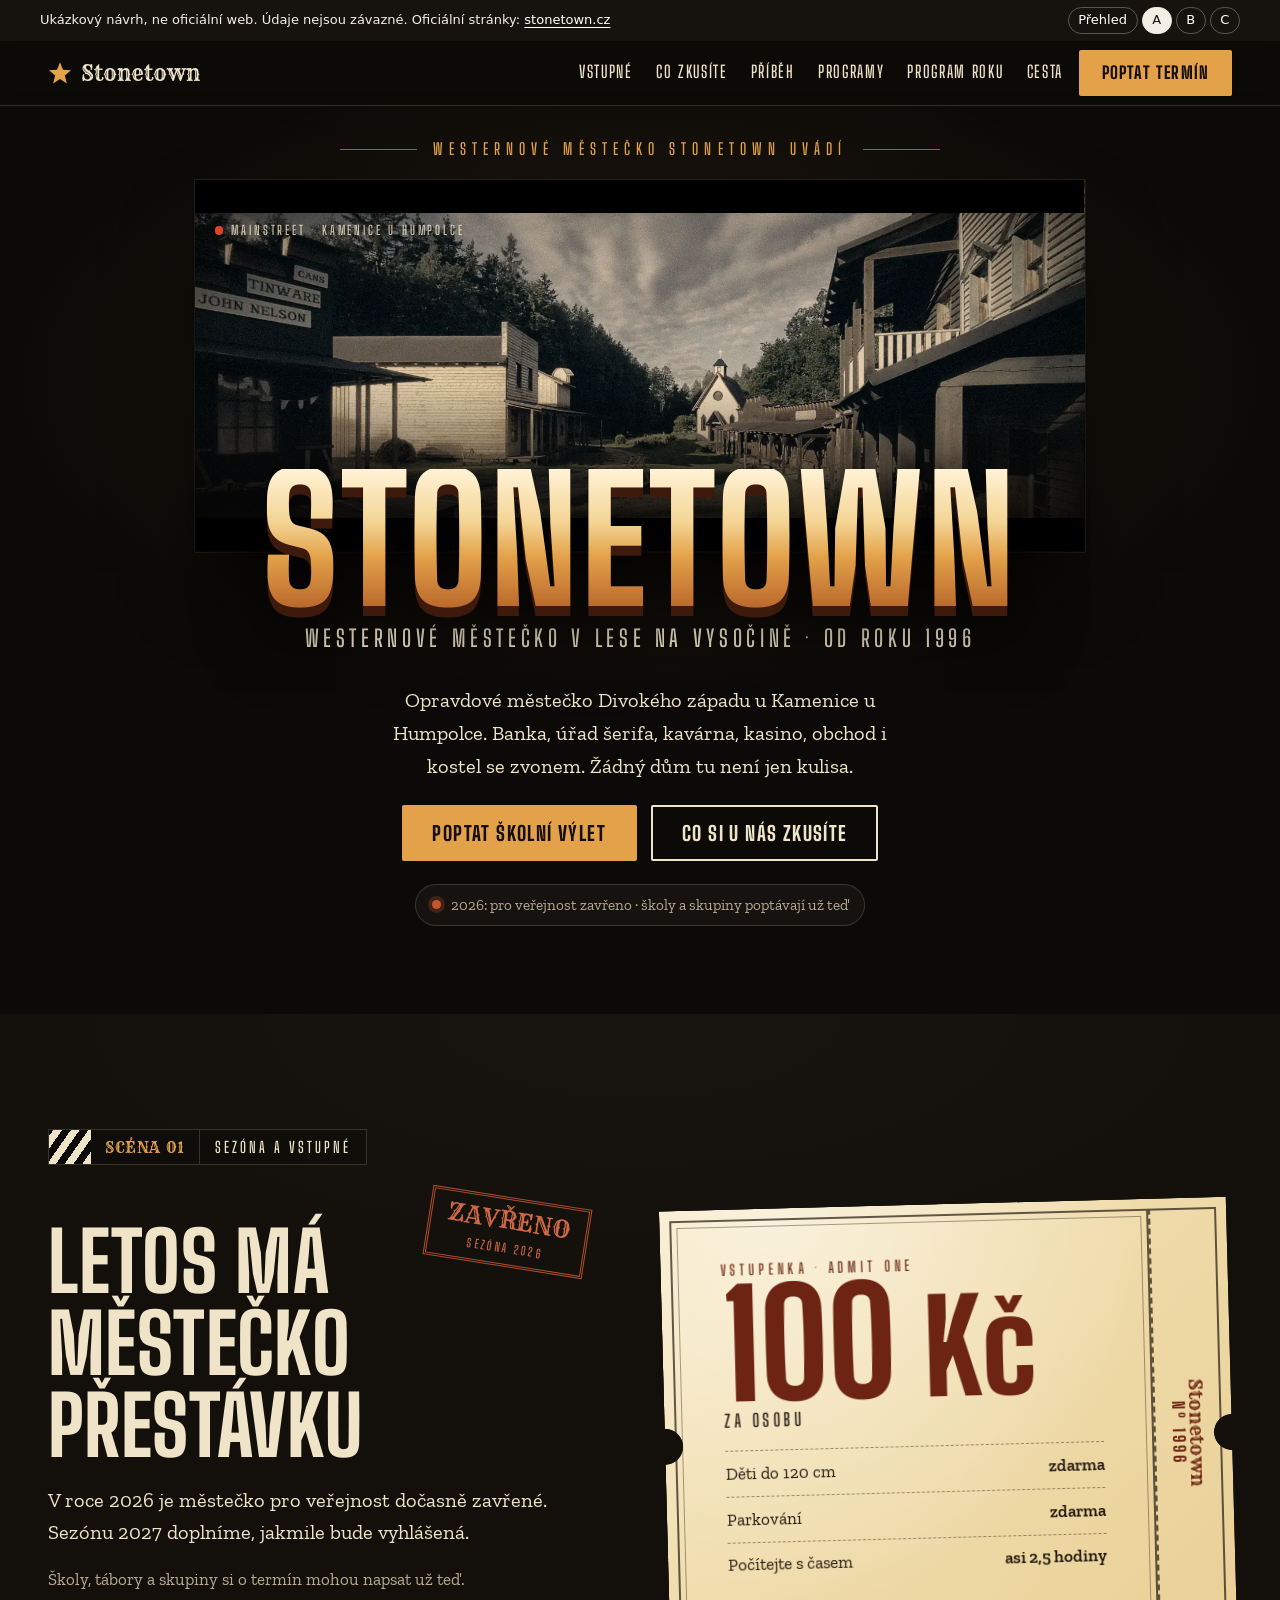
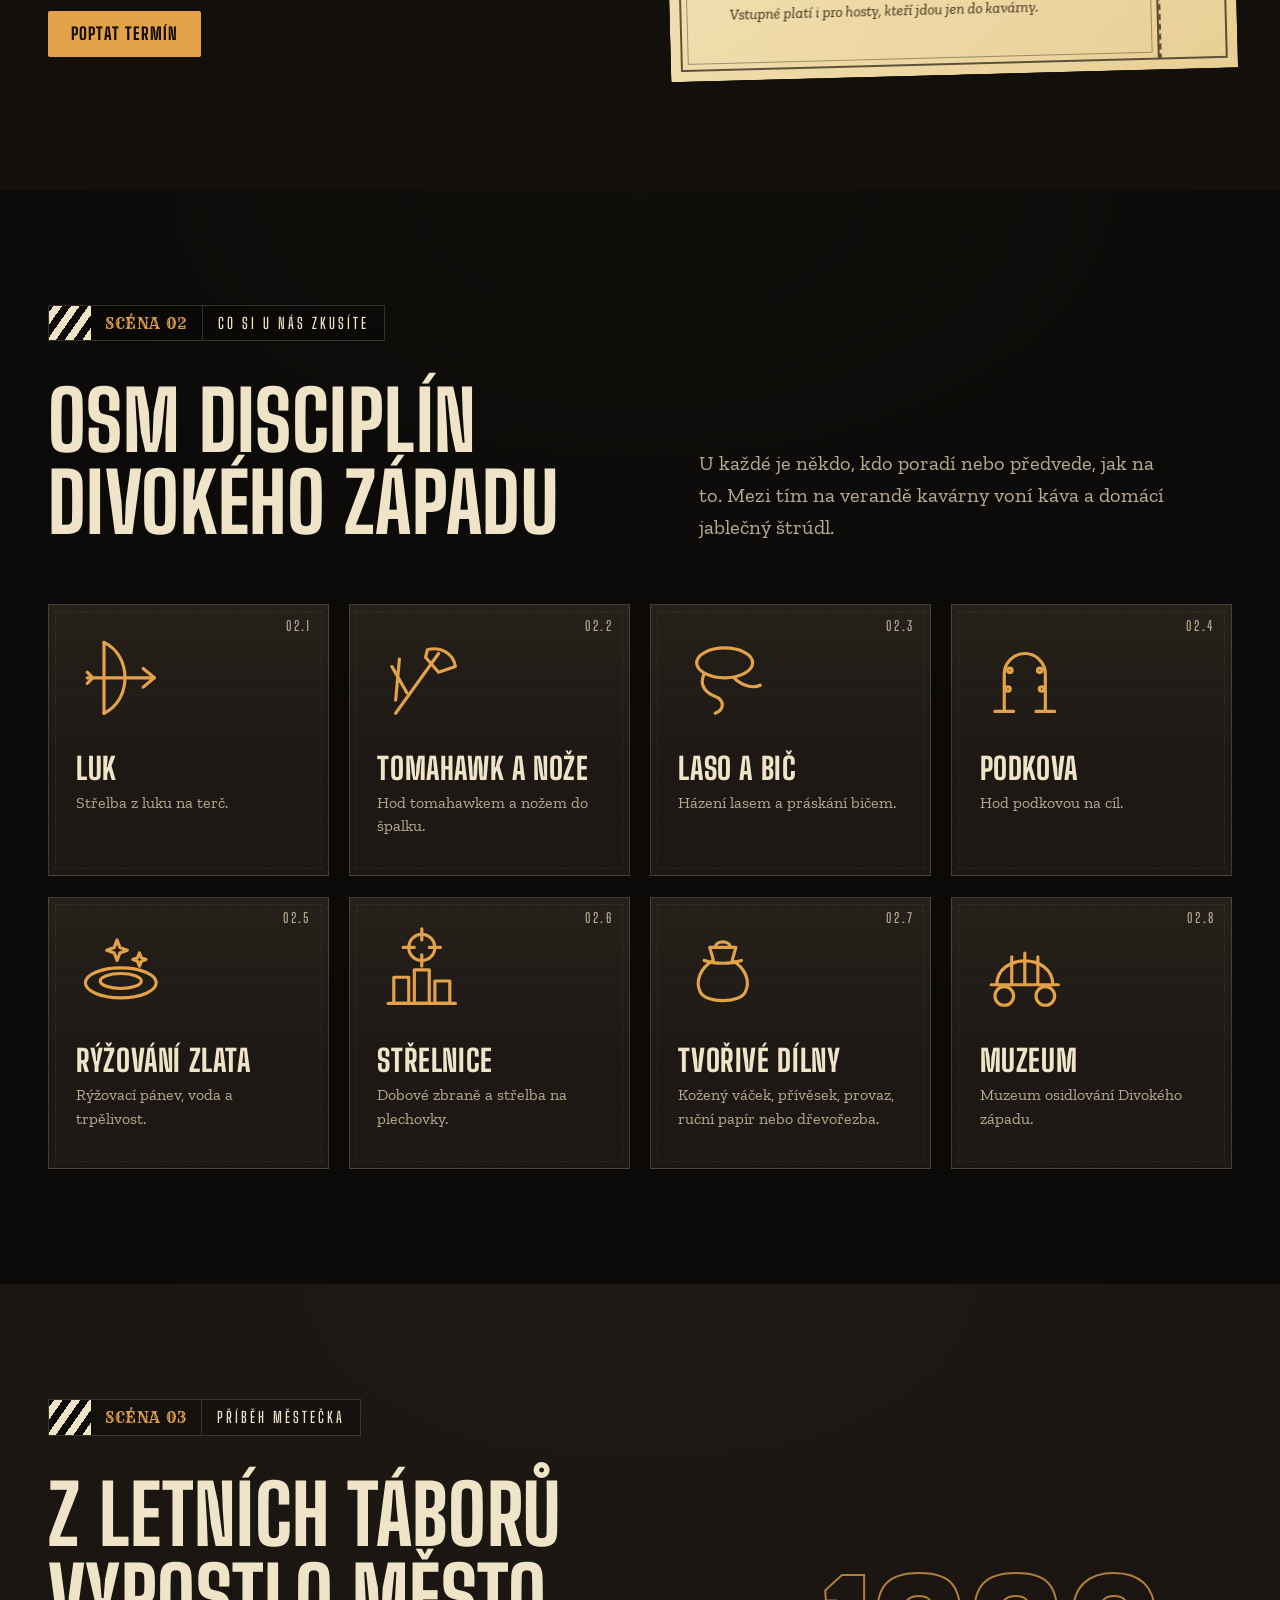
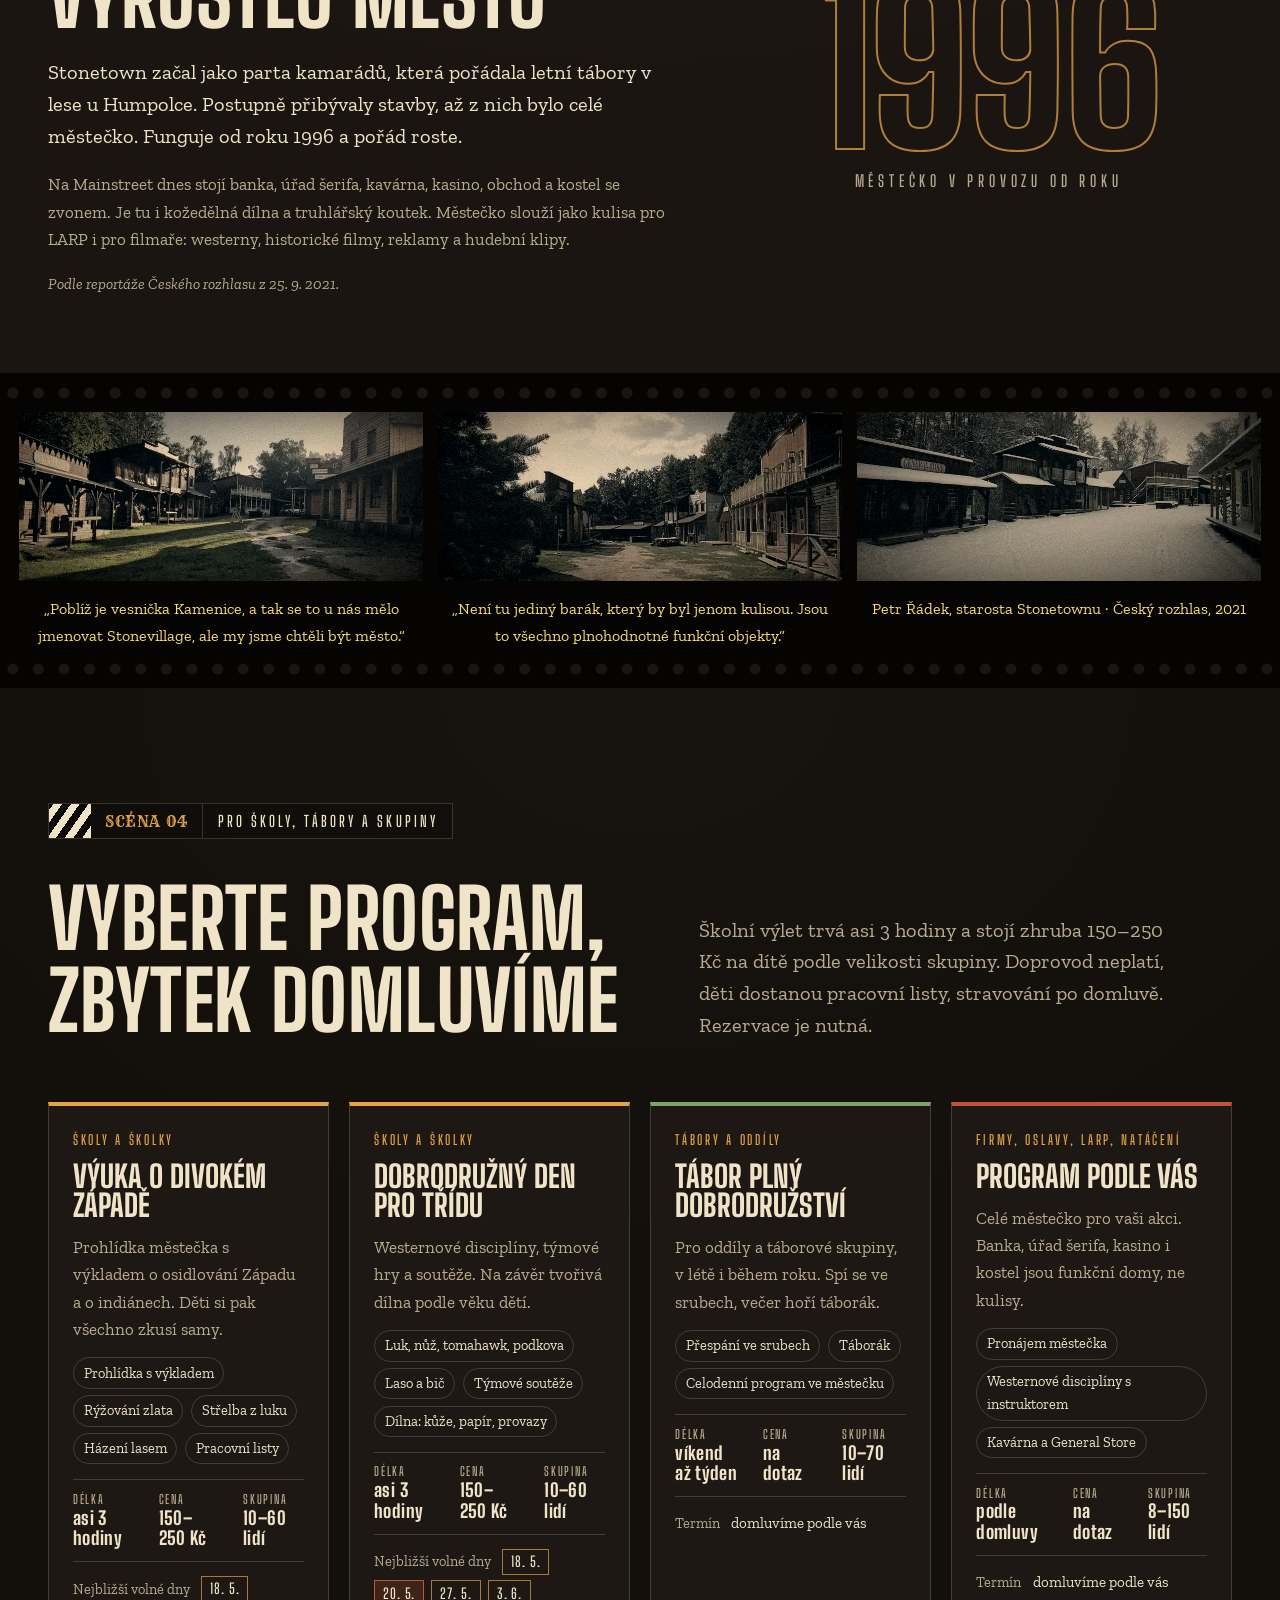
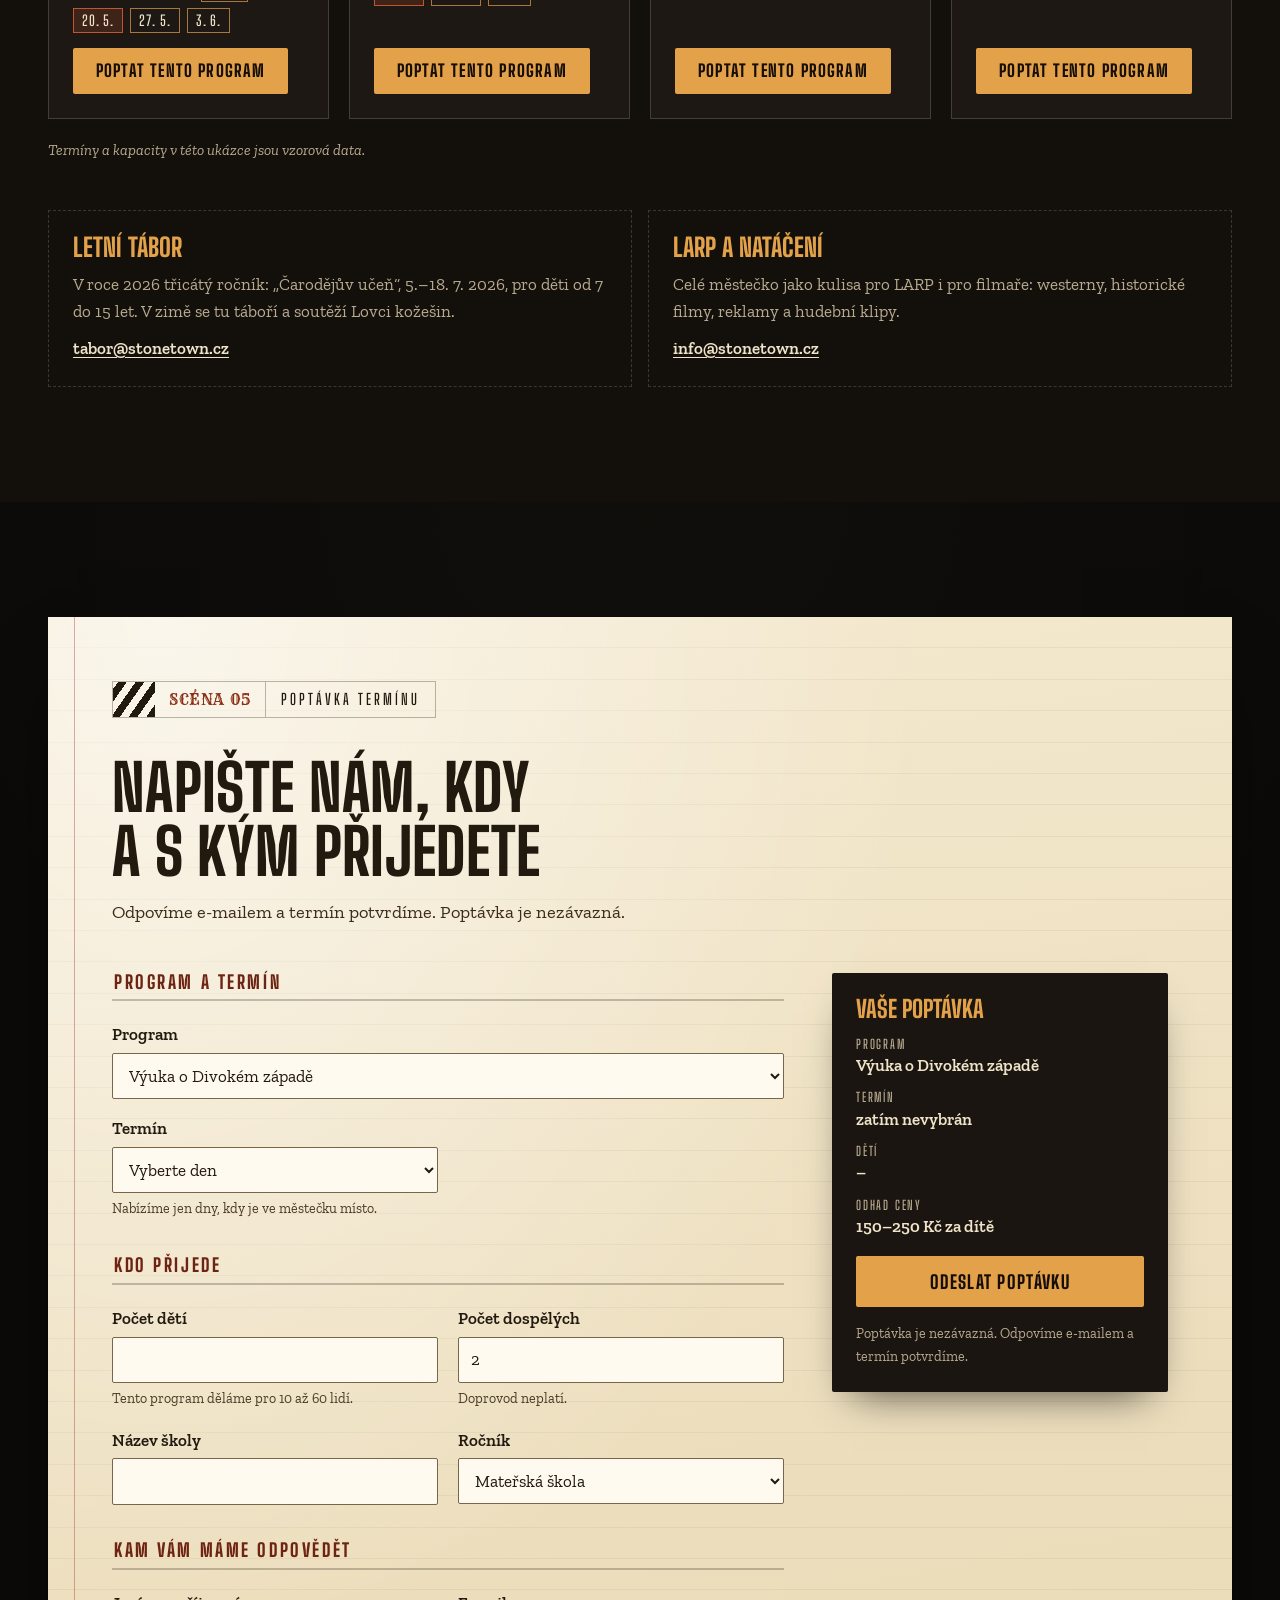
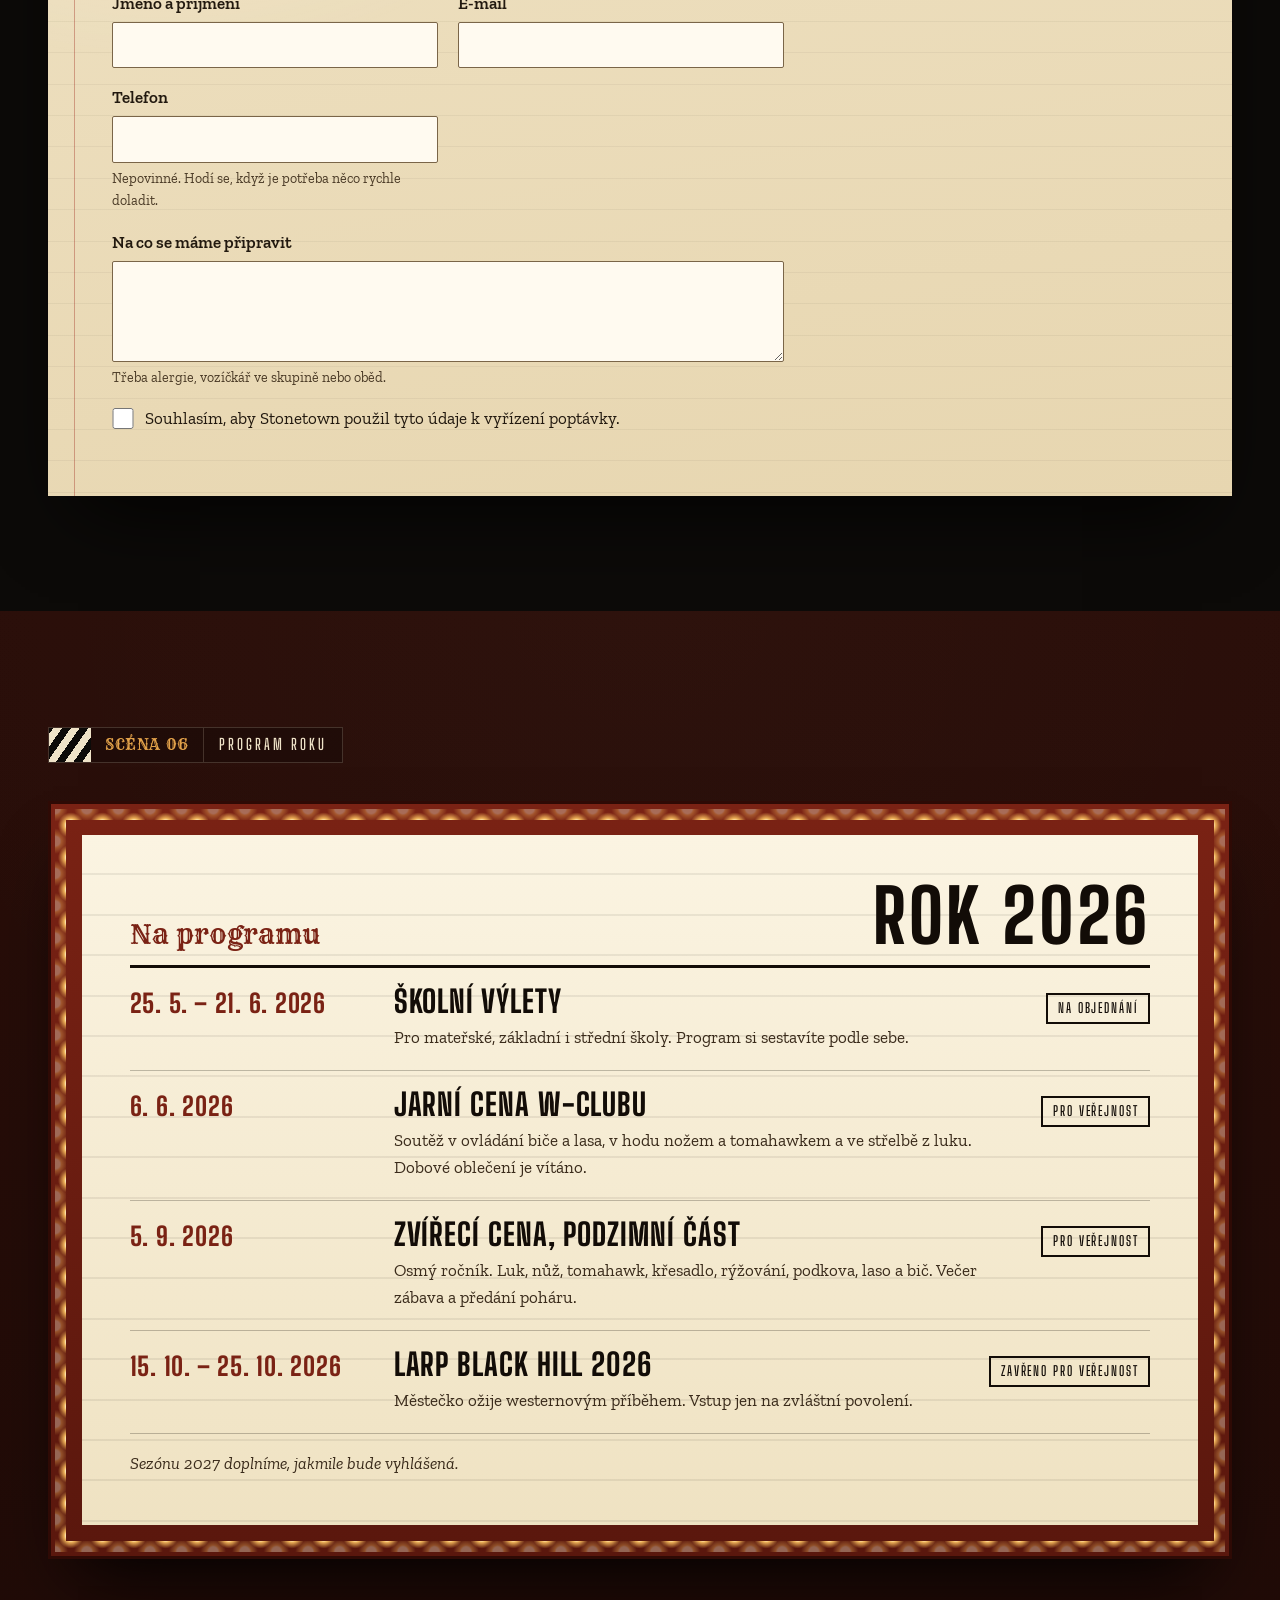
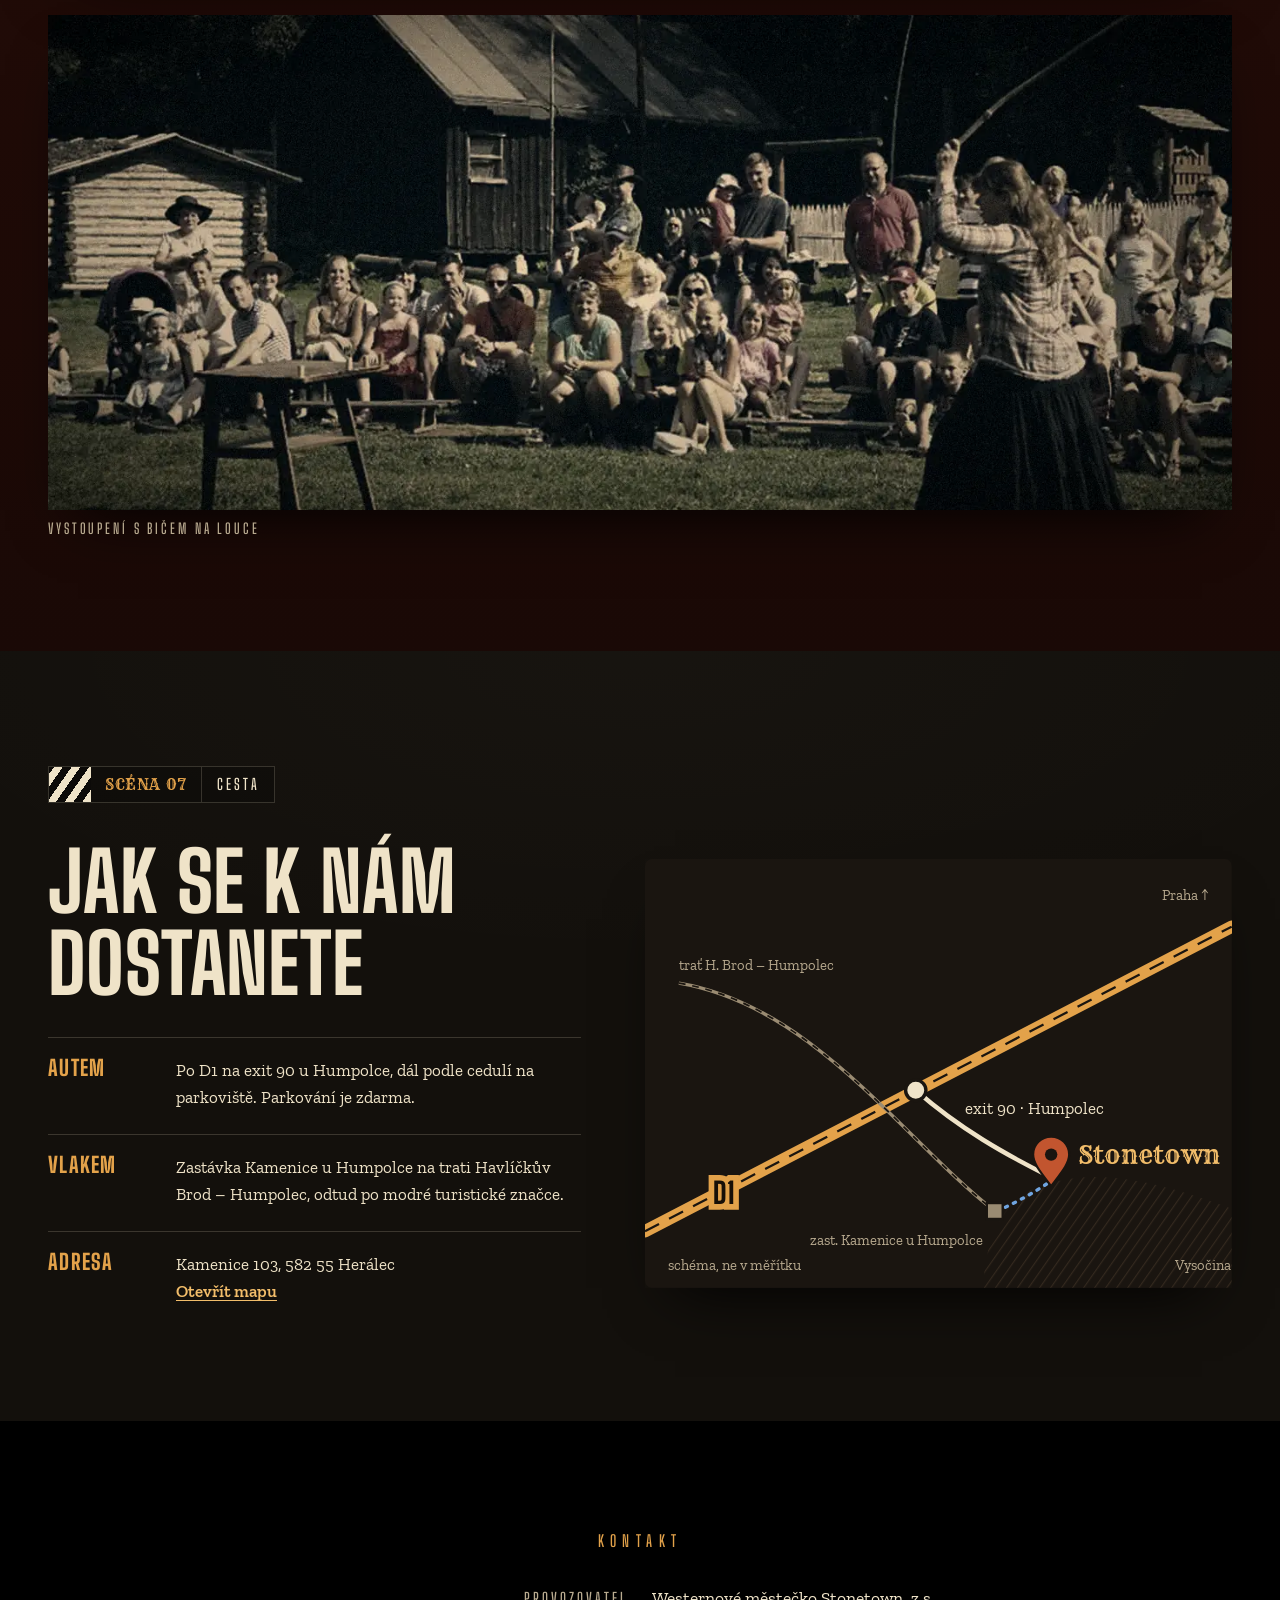
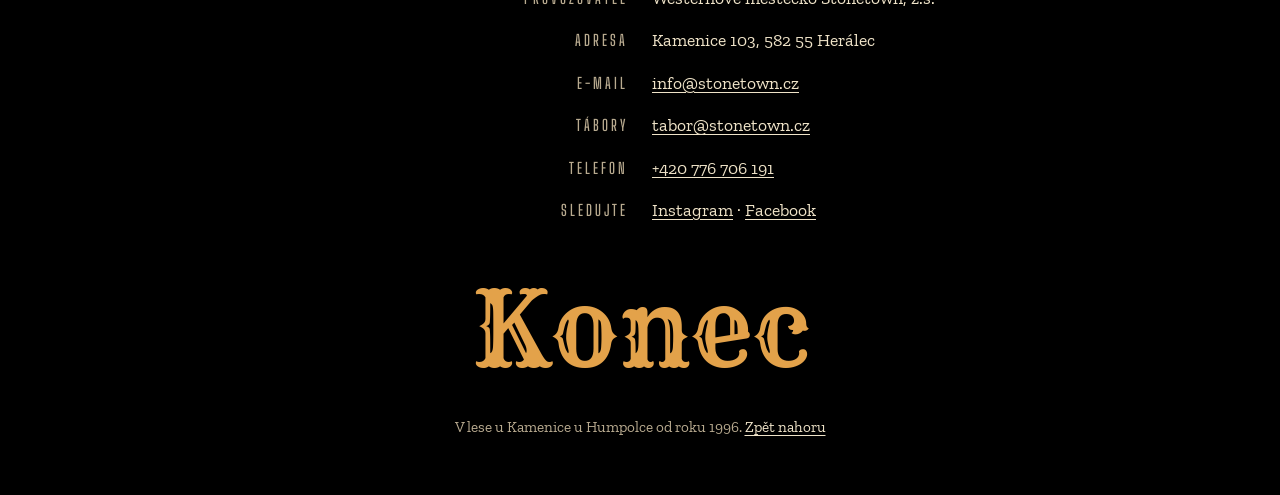
==== commit 21785253: "Deploy 5bc6573" ====
--- a/a/index.html
+++ b/a/index.html
@@ -1,199 +1,326 @@
 <!doctype html>
 <html lang="cs">
-  <head>
-    <meta charset="utf-8" />
-    <meta name="viewport" content="width=device-width, initial-scale=1" />
-    <meta name="robots" content="noindex, nofollow" />
-    <title>Stonetown – návrh A: Hlavní ulice</title>
-    <meta name="description" content="Ukázkový návrh webu westernového městečka Stonetown u Humpolce. Varianta A: Hlavní ulice." />
-    <meta name="theme-color" content="#3a2a20" />
-    <link rel="preload" href="../fonts/HoltwoodOneSC-400-latin.woff2" as="font" type="font/woff2" crossorigin />
-    <link rel="stylesheet" href="../fonts/fonts.css" />
-    <link rel="stylesheet" href="../shared/base.css" />
-    <link rel="stylesheet" href="./style.css" />
-    <script src="../shared/data.js" defer></script>
-    <script src="../shared/app.js" defer></script>
-  </head>
-  <body>
-    <a class="skip" href="#obsah">Přeskočit na obsah</a>
-
-    <div class="demo">
-      <span>Ukázkový návrh, ne oficiální web. Údaje nejsou závazné. Oficiální stránky: <a href="https://www.stonetown.cz/">stonetown.cz</a></span>
-      <nav class="demo__nav" aria-label="Varianty návrhu">
-        <a href="../">Přehled</a>
-        <a href="../a/" aria-current="page">A</a>
-        <a href="../b/">B</a>
-        <a href="../c/">C</a>
-      </nav>
-    </div>
-
-    <header class="top">
-      <a class="top__brand" href="#obsah">Stonetown</a>
-      <nav class="top__nav" aria-label="Hlavní navigace">
-        <a href="#serif">Otevřeno a vstupné</a>
-        <a href="#obchod">Co si zkusíte</a>
-        <a href="#skola">Výlety a tábory</a>
-        <a href="#radnice">Program</a>
-        <a href="#cesta">Cesta</a>
-      </nav>
-      <a class="btn btn--small" href="#poptavka">Poptat termín</a>
-    </header>
-
-    <main id="obsah">
-      <section class="hero">
-        <picture class="hero__photo">
-          <source media="(max-width: 700px)" srcset="../img/ulice-800.webp" />
-          <img src="../img/ulice-1600.webp" width="1600" height="1200" alt="Hlavní ulice Stonetownu: dřevěné domy s verandami, banka, obchod s plechovým zbožím a na konci ulice bílý kostel" fetchpriority="high" />
-        </picture>
-        <div class="hero__board">
-          <div class="sign sign--hero">
-            <h1 class="sign__name">Stonetown</h1>
-            <p class="sign__line">Westernové městečko v lesích u Humpolce</p>
-          </div>
-          <p class="hero__lead">
-            Na hlavní ulici stojí banka, úřad šerifa, kavárna, kasino, obchod a kostel se zvonem. Postavila je parta
-            kamarádů vlastníma rukama a žádný z těch domů není kulisa.
-          </p>
-          <div class="hero__cta">
-            <a class="btn" href="#poptavka">Poptat školní výlet</a>
-            <a class="btn btn--line" href="#obchod">Co si u nás zkusíte</a>
-          </div>
+<head>
+<meta charset="utf-8">
+<meta name="viewport" content="width=device-width, initial-scale=1">
+<meta name="robots" content="noindex, nofollow">
+<title>Stonetown – westernové městečko v lese u Humpolce (návrh A, Western na plátně)</title>
+<meta name="description" content="Ukázkový návrh webu westernového městečka Stonetown u Kamenice u Humpolce. Varianta A: Western na plátně.">
+<link rel="preload" href="../fonts/BigShouldersDisplay-800-latin.woff2" as="font" type="font/woff2" crossorigin>
+<link rel="stylesheet" href="../shared/base.css">
+<link rel="stylesheet" href="../fonts/a.css">
+<link rel="stylesheet" href="style.css">
+<script>
+(function () {
+  if (!window.matchMedia('(prefers-reduced-motion: reduce)').matches) document.documentElement.className += ' moving';
+})();
+</script>
+<script src="../shared/data.js" defer></script>
+<script src="../shared/app.js" defer></script>
+<script src="a.js" defer></script>
+</head>
+<body>
+<div class="demo">
+  <span>Ukázkový návrh, ne oficiální web. Údaje nejsou závazné. Oficiální stránky: <a href="https://www.stonetown.cz/">stonetown.cz</a></span>
+  <nav class="demo__nav" aria-label="Varianty návrhu">
+    <a href="../">Přehled</a>
+    <a href="../a/" aria-current="page">A</a>
+    <a href="../b/">B</a>
+    <a href="../c/">C</a>
+  </nav>
+</div>
+<a class="skip" href="#obsah">Přeskočit na obsah</a>
+
+<svg width="0" height="0" class="defs" aria-hidden="true" focusable="false">
+  <filter id="grain"><feTurbulence type="fractalNoise" baseFrequency=".9" numOctaves="2" stitchTiles="stitch"/><feColorMatrix values="0 0 0 0 .9  0 0 0 0 .85  0 0 0 0 .75  0 0 0 .55 0"/></filter>
+  <symbol id="star" viewBox="0 0 40 40"><path d="M20 2l5 12.6 13.5.9-10.4 8.7 3.3 13.1L20 30l-11.4 7.3 3.3-13.1L1.5 15.5 15 14.6z"/></symbol>
+</svg>
+
+<header class="top" id="top">
+  <div class="top__in">
+    <a class="logo" href="#obsah" aria-label="Stonetown, na začátek">
+      <svg viewBox="0 0 40 40" aria-hidden="true"><use href="#star"/></svg>
+      <span>Stonetown</span>
+    </a>
+    <nav class="nav" aria-label="Hlavní">
+      <ul class="nav__links">
+        <li><a href="#sezona">Vstupné</a></li>
+        <li><a href="#aktivity">Co zkusíte</a></li>
+        <li><a href="#pribeh">Příběh</a></li>
+        <li><a href="#programy">Programy</a></li>
+        <li><a href="#program">Program roku</a></li>
+        <li><a href="#cesta">Cesta</a></li>
+      </ul>
+      <details class="nav__menu">
+        <summary>Menu</summary>
+        <ul>
+          <li><a href="#sezona">Vstupné</a></li>
+          <li><a href="#aktivity">Co zkusíte</a></li>
+          <li><a href="#pribeh">Příběh</a></li>
+          <li><a href="#programy">Programy</a></li>
+          <li><a href="#program">Program roku</a></li>
+          <li><a href="#cesta">Cesta</a></li>
+        </ul>
+      </details>
+    </nav>
+    <a class="btn btn--amber top__cta" href="#poptavka">Poptat termín</a>
+  </div>
+</header>
+
+<main id="obsah">
+
+<!-- 1 · Hero: the opening shot -->
+<section class="hero" aria-labelledby="hero-t">
+  <p class="hero__presents"><span>Westernové městečko Stonetown uvádí</span></p>
+  <div class="frame" data-frame>
+    <img class="frame__img" src="../img/a-ulice-1600.webp" srcset="../img/a-ulice-800.webp 800w, ../img/a-ulice-1600.webp 1600w" sizes="(max-width: 60rem) 100vw, 90vw" width="1600" height="670" alt="Hlavní ulice Stonetownu: vlevo obchod Tinware Johna Nelsona, vpravo dřevěné domy s verandami, na konci ulice bílý kostelík pod dramatickým nebem." fetchpriority="high">
+    <i class="frame__bar frame__bar--t" aria-hidden="true"></i>
+    <i class="frame__bar frame__bar--b" aria-hidden="true"></i>
+    <svg class="frame__grain" aria-hidden="true"><rect width="100%" height="100%" filter="url(#grain)"/></svg>
+    <p class="frame__tc" aria-hidden="true"><span class="rec"></span> Mainstreet · Kamenice u Humpolce</p>
+  </div>
+  <div class="hero__title">
+    <h1 id="hero-t"><span class="hero__name">Stonetown</span></h1>
+    <p class="hero__tag">Westernové městečko v lese na Vysočině · od roku 1996</p>
+  </div>
+  <div class="hero__body">
+    <p class="hero__lede">Opravdové městečko Divokého západu u Kamenice u Humpolce. Banka, úřad šerifa, kavárna, kasino, obchod i kostel se zvonem. Žádný dům tu není jen kulisa.</p>
+    <p class="hero__cta">
+      <a class="btn btn--amber btn--big" href="#poptavka">Poptat školní výlet</a>
+      <a class="btn btn--line btn--big" href="#aktivity">Co si u nás zkusíte</a>
+    </p>
+    <p class="pill"><span class="pill__dot" aria-hidden="true"></span> 2026: pro veřejnost zavřeno · školy a skupiny poptávají už teď</p>
+  </div>
+</section>
+
+<!-- 2 · Season & admission -->
+<section class="scene scene--season" id="sezona" aria-labelledby="sezona-t">
+  <div class="wrap">
+    <p class="slate"><b>Scéna 01</b><span>Sezóna a vstupné</span></p>
+    <div class="season">
+      <div class="season__state">
+        <p class="stamp" aria-hidden="true">Zavřeno<br><small>sezóna 2026</small></p>
+        <h2 id="sezona-t" class="h2">Letos má městečko přestávku</h2>
+        <p class="big-p">V roce 2026 je městečko pro veřejnost dočasně zavřené. Sezónu 2027 doplníme, jakmile bude vyhlášená.</p>
+        <p>Školy, tábory a skupiny si o termín mohou napsat už teď.</p>
+        <a class="btn btn--amber" href="#poptavka">Poptat termín</a>
+      </div>
+      <div class="ticket" role="group" aria-label="Vstupné">
+        <div class="ticket__main">
+          <p class="ticket__k">Vstupenka · Admit one</p>
+          <p class="ticket__price"><span>100</span> Kč</p>
+          <p class="ticket__per">za osobu</p>
+          <ul class="ticket__list">
+            <li><span>Děti do 120 cm</span><b>zdarma</b></li>
+            <li><span>Parkování</span><b>zdarma</b></li>
+            <li><span>Počítejte s časem</span><b>asi 2,5 hodiny</b></li>
+          </ul>
+          <p class="ticket__note">Vstupné platí i pro hosty, kteří jdou jen do kavárny.</p>
         </div>
-      </section>
-
-      <!-- SHERIFF -->
-      <section class="house house--timber" id="serif">
-        <div class="front" aria-hidden="true"><span class="sign">Sheriff</span></div>
-        <div class="porch">
-          <h2 class="h2">Otevřeno a vstupné</h2>
-          <div class="notice-grid">
-            <div class="notice">
-              <p class="notice__head">Vyhláška</p>
-              <p class="notice__big">V roce 2026 je městečko pro veřejnost dočasně zavřené.</p>
-              <p>Sezónu 2027 sem doplníme, jakmile bude jasná. Školy, oddíly a skupiny se na termín mohou ptát už teď.</p>
-              <a class="link" href="#poptavka">Zeptat se na termín</a>
-            </div>
-            <dl class="tariff">
-              <div><dt>Vstupné</dt><dd>100 Kč</dd><dd class="tariff__n">za osobu</dd></div>
-              <div><dt>Děti do 120 cm</dt><dd>zdarma</dd></div>
-              <div><dt>Parkování</dt><dd>zdarma</dd></div>
-              <div><dt>Na návštěvu si nechte</dt><dd>2,5 hodiny</dd></div>
-            </dl>
-          </div>
-          <p class="small">Vstupné platí i ten, kdo jde jen do kavárny. Když je městečko zamluvené pro soukromou akci, najdete to v programu.</p>
+        <div class="ticket__stub" aria-hidden="true">
+          <span>Stonetown</span>
+          <span class="ticket__no">Nº 1996</span>
         </div>
-      </section>
-
-      <!-- GENERAL STORE -->
-      <section class="house house--yellow" id="obchod">
-        <div class="front" aria-hidden="true"><span class="sign">General Store</span></div>
-        <div class="porch">
-          <h2 class="h2">Co si u nás zkusíte</h2>
-          <p class="lead">Nejde o podívanou zpoza plotu. Laso, tomahawk i rýžovací pánev dostanete do ruky a vždycky je poblíž někdo, kdo poradí nebo to předvede.</p>
-          <div class="store">
-            <ul class="goods">
-              <li><h3>Luk</h3><p>Střelba na terč, pro děti i dospělé.</p></li>
-              <li><h3>Tomahawk a nože</h3><p>Hod na dřevěný terč. Jde to líp, než čekáte.</p></li>
-              <li><h3>Laso a bič</h3><p>Ukážeme, jak laso roztočit a kam s ním mířit.</p></li>
-              <li><h3>Podkova</h3><p>Hod podkovou na kolík. Nejtěžší z lehkých disciplín.</p></li>
-              <li><h3>Rýžování zlata</h3><p>Pánev, voda a trpělivost, jako v Kalifornii.</p></li>
-              <li><h3>Střelnice</h3><p>Střelba na plechovky z dobových zbraní.</p></li>
-              <li><h3>Dílny</h3><p>Kožený váček, přívěsek, provaz nebo ruční papír na památku.</p></li>
-              <li><h3>Muzeum</h3><p>Jak se osidloval Divoký západ a co si osadníci vezli s sebou.</p></li>
-            </ul>
-            <figure class="store__photo">
-              <picture>
-                <source media="(max-width: 700px)" srcset="../img/leto-700.webp" />
-                <img src="../img/leto-1400.webp" width="1400" height="939" alt="Letní pohled do ulice Stonetownu s dřevěnými domy a verandami" loading="lazy" />
-              </picture>
-              <figcaption>V kavárně na verandě dostanete kávu a domácí jablečný závin.</figcaption>
-            </figure>
-          </div>
-        </div>
-      </section>
-
-      <!-- SCHOOL -->
-      <section class="house house--green" id="skola">
-        <div class="front" aria-hidden="true"><span class="sign">School House</span></div>
-        <div class="porch">
-          <h2 class="h2">Výlety, tábory a akce pro skupiny</h2>
-          <p class="lead">Vyberte program a rovnou uvidíte dny, kdy je místo. Rezervace je potřeba vždy, jídlo zařídíme po domluvě.</p>
-          <div class="progs" data-programs></div>
-          <p class="small">Termíny a kapacity jsou v téhle ukázce vzorové. Ceny školních programů vycházejí z dřívějších sezón.</p>
-        </div>
-      </section>
-
-      <!-- TELEGRAPH -->
-      <section class="house house--rust" id="poptavka">
-        <div class="front" aria-hidden="true"><span class="sign">Telegraph Office</span></div>
-        <div class="porch">
-          <h2 class="h2">Poptávka termínu</h2>
-          <p class="lead">Formulář se přizpůsobí programu, který vyberete. Hlídá velikost skupiny a rovnou počítá odhad ceny.</p>
-          <div data-inquiry></div>
-        </div>
-      </section>
-
-      <!-- TOWN HALL -->
-      <section class="house house--timber" id="radnice">
-        <div class="front" aria-hidden="true"><span class="sign">Town Hall</span></div>
-        <div class="porch">
-          <h2 class="h2">Program 2026</h2>
-          <p class="lead">Takhle vypadal poslední vyhlášený rok. Termíny na rok 2027 doplníme.</p>
-          <ol class="evs" data-events></ol>
-        </div>
-      </section>
-
-      <section class="story">
-        <picture>
-          <source media="(max-width: 700px)" srcset="../img/zima-900.webp" />
-          <img src="../img/zima-1800.webp" width="1800" height="808" alt="Zasněžená hlavní ulice Stonetownu s obchodem General Store" loading="lazy" />
-        </picture>
-        <blockquote class="story__q">
-          <p>„Poblíž je vesnička Kamenice, a tak se to u nás mělo jmenovat Stonevillage, ale my jsme chtěli být město.“</p>
-          <footer>Petr Řádek, starosta Stonetownu, pro Český rozhlas, 2021</footer>
-        </blockquote>
-      </section>
-
-      <!-- DEPOT -->
-      <section class="house house--yellow" id="cesta">
-        <div class="front" aria-hidden="true"><span class="sign">Livery &amp; Depot</span></div>
-        <div class="porch">
-          <h2 class="h2">Jak se k nám dostanete</h2>
-          <div class="ways">
-            <div>
-              <h3>Autem</h3>
-              <p>Z dálnice D1 sjeďte na exitu 90 u Humpolce. Dál vás na parkoviště dovedou cedule Stonetown.</p>
-            </div>
-            <div>
-              <h3>Vlakem</h3>
-              <p>Vystupte na zastávce Kamenice u Humpolce na trati Havlíčkův Brod – Humpolec. Od zastávky jděte po modré turistické značce.</p>
-            </div>
-            <div>
-              <h3>Adresa</h3>
-              <p>Kamenice 103<br />582 55 Herálec</p>
-              <a class="link" href="https://www.google.com/maps/search/?api=1&query=49.52155%2C15.41825">Otevřít v mapě</a>
-            </div>
-          </div>
-        </div>
-      </section>
-    </main>
-
-    <footer class="foot">
-      <div class="foot__in">
-        <div>
-          <p class="foot__name">Stonetown</p>
-          <p>Westernové městečko Stonetown, z.s.<br />Kamenice 103, 582 55 Herálec</p>
-        </div>
-        <div>
-          <h2 class="foot__h">Napište nebo zavolejte</h2>
-          <p><a href="mailto:info@stonetown.cz">info@stonetown.cz</a><br /><a href="tel:+420776706191">+420 776 706 191</a></p>
-          <p>Tábory: <a href="mailto:tabor@stonetown.cz">tabor@stonetown.cz</a></p>
-        </div>
-        <div>
-          <h2 class="foot__h">Fotky z akcí</h2>
-          <p><a href="https://www.instagram.com/stonetown_wm/">Instagram</a><br /><a href="https://www.facebook.com/p/Westernov%C3%A9-m%C4%9Bste%C4%8Dko-Stonetown-100056993868302/">Facebook</a></p>
-        </div>
-      </div>
-    </footer>
-  </body>
+      </div>
+    </div>
+  </div>
+</section>
+
+<!-- 3 · Activities as a storyboard -->
+<section class="scene scene--acts" id="aktivity" aria-labelledby="aktivity-t">
+  <div class="wrap">
+    <p class="slate"><b>Scéna 02</b><span>Co si u nás zkusíte</span></p>
+    <div class="head">
+      <h2 id="aktivity-t" class="h2">Osm disciplín<br>Divokého západu</h2>
+      <p class="big-p">U každé je někdo, kdo poradí nebo předvede, jak na to. Mezi tím na verandě kavárny voní káva a domácí jablečný štrúdl.</p>
+    </div>
+    <ol class="board">
+      <li class="panel">
+        <svg viewBox="0 0 48 48" aria-hidden="true"><path d="M15 5c15 7 15 31 0 38"/><path d="M15 5v38"/><path d="M6 24h36"/><path d="M36 19l6 5-6 5"/><path d="M6 21l3 3-3 3"/></svg>
+        <h3>Luk</h3><p>Střelba z luku na terč.</p>
+      </li>
+      <li class="panel">
+        <svg viewBox="0 0 48 48" aria-hidden="true"><path d="M10 43L33 11"/><path d="M27 9c7-2 14 2 15 9l-9 3-7-8z"/><path d="M8 18l8 14M12 14l-2 22"/></svg>
+        <h3>Tomahawk a nože</h3><p>Hod tomahawkem a nožem do špalku.</p>
+      </li>
+      <li class="panel">
+        <svg viewBox="0 0 48 48" aria-hidden="true"><ellipse cx="25" cy="16" rx="15" ry="8"/><path d="M14 22c-3 6 1 10 6 12s5 7 0 9"/><path d="M30 24c4 4 10 6 14 4"/></svg>
+        <h3>Laso a bič</h3><p>Házení lasem a práskání bičem.</p>
+      </li>
+      <li class="panel">
+        <svg viewBox="0 0 48 48" aria-hidden="true"><path d="M13 42V22a11 11 0 0 1 22 0v20"/><path d="M8 42h10M30 42h10"/><circle cx="15" cy="30" r="1.2"/><circle cx="33" cy="30" r="1.2"/><circle cx="16" cy="20" r="1.2"/><circle cx="32" cy="20" r="1.2"/></svg>
+        <h3>Podkova</h3><p>Hod podkovou na cíl.</p>
+      </li>
+      <li class="panel">
+        <svg viewBox="0 0 48 48" aria-hidden="true"><ellipse cx="24" cy="31" rx="19" ry="8"/><ellipse cx="24" cy="30" rx="11" ry="4"/><path d="M22 8l1.5 4 4 1.5-4 1.5L22 19l-1.5-4-4-1.5 4-1.5zM34 15l1 2.5 2.5 1-2.5 1-1 2.5-1-2.5-2.5-1 2.5-1z"/></svg>
+        <h3>Rýžování zlata</h3><p>Rýžovací pánev, voda a trpělivost.</p>
+      </li>
+      <li class="panel">
+        <svg viewBox="0 0 48 48" aria-hidden="true"><path d="M6 42h36"/><rect x="9" y="28" width="8" height="14"/><rect x="20" y="24" width="8" height="18"/><rect x="31" y="30" width="8" height="12"/><circle cx="24" cy="12" r="7"/><path d="M24 2v6M24 16v6M14 12h6M28 12h6"/></svg>
+        <h3>Střelnice</h3><p>Dobové zbraně a střelba na plechovky.</p>
+      </li>
+      <li class="panel">
+        <svg viewBox="0 0 48 48" aria-hidden="true"><path d="M17 12h14l-2 7c7 4 10 11 7 17-3 6-21 6-24 0s0-13 7-17z"/><path d="M14 19c6 2 14 2 20 0"/><path d="M20 12c0-4 8-4 8 0"/></svg>
+        <h3>Tvořivé dílny</h3><p>Kožený váček, přívěsek, provaz, ruční papír nebo dřevořezba.</p>
+      </li>
+      <li class="panel">
+        <svg viewBox="0 0 48 48" aria-hidden="true"><path d="M6 32h36"/><path d="M9 32c0-17 30-17 30 0"/><path d="M17 17v15M24 15v17M31 17v15"/><circle cx="13" cy="38" r="5"/><circle cx="35" cy="38" r="5"/></svg>
+        <h3>Muzeum</h3><p>Muzeum osidlování Divokého západu.</p>
+      </li>
+    </ol>
+  </div>
+</section>
+
+<!-- 4 · Story as a filmstrip with subtitles -->
+<section class="scene scene--story" id="pribeh" aria-labelledby="pribeh-t">
+  <div class="wrap">
+    <p class="slate"><b>Scéna 03</b><span>Příběh městečka</span></p>
+    <div class="story">
+      <div class="story__text">
+        <h2 id="pribeh-t" class="h2">Z letních táborů vyrostlo město</h2>
+        <p class="big-p">Stonetown začal jako parta kamarádů, která pořádala letní tábory v lese u Humpolce. Postupně přibývaly stavby, až z nich bylo celé městečko. Funguje od roku 1996 a pořád roste.</p>
+        <p>Na Mainstreet dnes stojí banka, úřad šerifa, kavárna, kasino, obchod a kostel se zvonem. Je tu i kožedělná dílna a truhlářský koutek. Městečko slouží jako kulisa pro LARP i pro filmaře: westerny, historické filmy, reklamy a hudební klipy.</p>
+        <p class="src">Podle reportáže Českého rozhlasu z 25. 9. 2021.</p>
+      </div>
+      <p class="story__year" aria-hidden="true">1996<small>městečko v provozu od roku</small></p>
+    </div>
+  </div>
+  <div class="strip" aria-label="Záběry z městečka">
+    <figure class="strip__f">
+      <img src="../img/a-rano-800.webp" srcset="../img/a-rano-800.webp 800w, ../img/a-rano-1600.webp 1600w" sizes="(max-width: 50rem) 88vw, 46vw" width="1600" height="670" alt="Mainstreet v nízkém ranním světle, dlouhé stíny verand." loading="lazy">
+      <figcaption><span>„Poblíž je vesnička Kamenice, a tak se to u nás mělo jmenovat Stonevillage, ale my jsme chtěli být město.“</span></figcaption>
+    </figure>
+    <figure class="strip__f">
+      <img src="../img/a-leto-700.webp" srcset="../img/a-leto-700.webp 700w, ../img/a-leto-1400.webp 1400w" sizes="(max-width: 50rem) 88vw, 46vw" width="1400" height="586" alt="Městečko v létě: dvoupatrové dřevěné domy s balkony a prašná ulice." loading="lazy">
+      <figcaption><span>„Není tu jediný barák, který by byl jenom kulisou. Jsou to všechno plnohodnotné funkční objekty.“</span></figcaption>
+    </figure>
+    <figure class="strip__f">
+      <img src="../img/a-zima-800.webp" srcset="../img/a-zima-800.webp 800w, ../img/a-zima-1600.webp 1600w" sizes="(max-width: 50rem) 88vw, 46vw" width="1600" height="669" alt="Mainstreet pod sněhem, vlevo budova General Store." loading="lazy">
+      <figcaption><span>Petr Řádek, starosta Stonetownu · Český rozhlas, 2021</span></figcaption>
+    </figure>
+  </div>
+</section>
+
+<!-- 5 · Programmes + inquiry -->
+<section class="scene scene--progs" id="programy" aria-labelledby="programy-t">
+  <div class="wrap">
+    <p class="slate"><b>Scéna 04</b><span>Pro školy, tábory a skupiny</span></p>
+    <div class="head">
+      <h2 id="programy-t" class="h2">Vyberte program,<br>zbytek domluvíme</h2>
+      <p class="big-p">Školní výlet trvá asi 3 hodiny a stojí zhruba 150–250 Kč na dítě podle velikosti skupiny. Doprovod neplatí, děti dostanou pracovní listy, stravování po domluvě. Rezervace je nutná.</p>
+    </div>
+    <div class="progs" data-programs>
+      <noscript><p>Nabídka programů se načítá skriptem. Napište nám na info@stonetown.cz nebo zavolejte na +420 776 706 191.</p></noscript>
+    </div>
+    <p class="sample">Termíny a kapacity v této ukázce jsou vzorová data.</p>
+    <div class="extras">
+      <article class="extra">
+        <h3>Letní tábor</h3>
+        <p>V roce 2026 třicátý ročník: „Čarodějův učeň“, 5.–18. 7. 2026, pro děti od 7 do 15 let. V zimě se tu táboří a soutěží Lovci kožešin.</p>
+        <a href="mailto:tabor@stonetown.cz">tabor@stonetown.cz</a>
+      </article>
+      <article class="extra">
+        <h3>LARP a natáčení</h3>
+        <p>Celé městečko jako kulisa pro LARP i pro filmaře: westerny, historické filmy, reklamy a hudební klipy.</p>
+        <a href="mailto:info@stonetown.cz">info@stonetown.cz</a>
+      </article>
+    </div>
+  </div>
+</section>
+
+<section class="scene scene--form" id="poptavka" aria-labelledby="poptavka-t">
+  <div class="wrap">
+    <div class="script">
+      <p class="slate slate--ink"><b>Scéna 05</b><span>Poptávka termínu</span></p>
+      <h2 id="poptavka-t" class="h2">Napište nám, kdy a s kým přijedete</h2>
+      <p class="script__lede">Odpovíme e-mailem a termín potvrdíme. Poptávka je nezávazná.</p>
+      <div data-inquiry>
+        <noscript><p>Formulář potřebuje JavaScript. Napište nám prosím na info@stonetown.cz nebo zavolejte na +420 776 706 191.</p></noscript>
+      </div>
+    </div>
+  </div>
+</section>
+
+<!-- 6 · Programme of the year: the marquee -->
+<section class="scene scene--events" id="program" aria-labelledby="program-t">
+  <div class="wrap">
+    <p class="slate"><b>Scéna 06</b><span>Program roku</span></p>
+    <div class="marquee">
+     <div class="marquee__board">
+      <div class="marquee__top">
+        <p class="marquee__k">Na programu</p>
+        <h2 id="program-t" class="marquee__t">Rok 2026</h2>
+      </div>
+      <ol class="evs" data-events>
+        <noscript><li>Program roku se načítá skriptem. Najdete ho také na stonetown.cz.</li></noscript>
+      </ol>
+      <p class="marquee__foot">Sezónu 2027 doplníme, jakmile bude vyhlášená.</p>
+     </div>
+    </div>
+    <figure class="still">
+      <img src="../img/a-bic-700.webp" srcset="../img/a-bic-700.webp 700w, ../img/a-bic-1360.webp 1360w" sizes="(max-width: 60rem) 100vw, 60rem" width="1360" height="569" alt="Vystoupení s bičem na louce, diváci sedí na lavicích před srubem." loading="lazy">
+      <figcaption>Vystoupení s bičem na louce</figcaption>
+    </figure>
+  </div>
+</section>
+
+<!-- 7 · Getting there -->
+<section class="scene scene--way" id="cesta" aria-labelledby="cesta-t">
+  <div class="wrap">
+    <p class="slate"><b>Scéna 07</b><span>Cesta</span></p>
+    <div class="way">
+      <div>
+        <h2 id="cesta-t" class="h2">Jak se k nám dostanete</h2>
+        <dl class="way__list">
+          <div><dt>Autem</dt><dd>Po D1 na exit 90 u Humpolce, dál podle cedulí na parkoviště. Parkování je zdarma.</dd></div>
+          <div><dt>Vlakem</dt><dd>Zastávka Kamenice u Humpolce na trati Havlíčkův Brod – Humpolec, odtud po modré turistické značce.</dd></div>
+          <div><dt>Adresa</dt><dd>Kamenice 103, 582 55 Herálec<br><a href="https://www.google.com/maps/search/?api=1&amp;query=49.52155%2C15.41825">Otevřít mapu</a></dd></div>
+        </dl>
+      </div>
+      <svg class="map" viewBox="0 0 520 380" role="img" aria-label="Schéma cesty: dálnice D1, exit 90 u Humpolce, odtud silnicí ke Stonetownu u Kamenice; vlakem do zastávky Kamenice u Humpolce a po modré značce.">
+        <defs><pattern id="hatch" width="8" height="8" patternUnits="userSpaceOnUse" patternTransform="rotate(35)"><path d="M0 0v8" stroke="#3a2e22" stroke-width="2"/></pattern></defs>
+        <rect width="520" height="380" rx="6" fill="#1a1510"/>
+        <path d="M330 300c50-30 110-20 190 10v70H300c0-30 10-60 30-80z" fill="url(#hatch)" opacity=".8"/>
+        <path d="M0 330L520 60" fill="none" stroke="#e3a24a" stroke-width="11" stroke-linecap="round"/>
+        <path d="M0 330L520 60" fill="none" stroke="#1a1510" stroke-width="2" stroke-dasharray="14 10"/>
+        <path d="M30 110C150 130 230 250 310 312" fill="none" stroke="#9a8b72" stroke-width="3"/>
+        <path d="M30 110C150 130 230 250 310 312" fill="none" stroke="#1a1510" stroke-width="1.5" stroke-dasharray="6 6"/>
+        <path d="M240 205C280 240 320 262 356 280" fill="none" stroke="#efe3c8" stroke-width="4" stroke-linecap="round"/>
+        <path d="M312 312C330 304 344 296 356 288" fill="none" stroke="#6fa4e0" stroke-width="3" stroke-dasharray="2 6" stroke-linecap="round"/>
+        <circle cx="240" cy="205" r="9" fill="#efe3c8" stroke="#1a1510" stroke-width="3"/>
+        <rect x="303" y="305" width="14" height="14" fill="#9a8b72" stroke="#1a1510" stroke-width="2"/>
+        <path d="M360 290c-9-12-16-20-16-28a16 16 0 0 1 32 0c0 8-7 16-16 28z" fill="#c2552f" stroke="#1a1510" stroke-width="2"/>
+        <circle cx="360" cy="262" r="5.5" fill="#1a1510"/>
+        <text x="60" y="306" class="map__l map__l--d">D1</text>
+        <text x="284" y="226" class="map__l">exit 90 · Humpolec</text>
+        <text x="30" y="98" class="map__l map__l--s">trať H. Brod – Humpolec</text>
+        <text x="300" y="342" class="map__l map__l--s" text-anchor="end">zast. Kamenice u Humpolce</text>
+        <text x="384" y="270" class="map__l map__l--b">Stonetown</text>
+        <text x="470" y="364" class="map__l map__l--s">Vysočina</text>
+        <text x="500" y="36" class="map__l map__l--s" text-anchor="end">Praha ↑</text>
+        <text x="20" y="364" class="map__l map__l--s">schéma, ne v měřítku</text>
+      </svg>
+    </div>
+  </div>
+</section>
+
+</main>
+
+<!-- 8 · End credits -->
+<footer class="credits" aria-labelledby="credits-t">
+  <div class="wrap credits__in">
+    <h2 id="credits-t" class="credits__t">Kontakt</h2>
+    <dl class="credits__list">
+      <div><dt>Provozovatel</dt><dd>Westernové městečko Stonetown, z.s.</dd></div>
+      <div><dt>Adresa</dt><dd>Kamenice 103, 582 55 Herálec</dd></div>
+      <div><dt>E-mail</dt><dd><a href="mailto:info@stonetown.cz">info@stonetown.cz</a></dd></div>
+      <div><dt>Tábory</dt><dd><a href="mailto:tabor@stonetown.cz">tabor@stonetown.cz</a></dd></div>
+      <div><dt>Telefon</dt><dd><a href="tel:+420776706191">+420 776 706 191</a></dd></div>
+      <div><dt>Sledujte</dt><dd><a href="https://www.instagram.com/stonetown_wm/">Instagram</a> · <a href="https://www.facebook.com/p/Westernov%C3%A9-m%C4%9Bste%C4%8Dko-Stonetown-100056993868302/">Facebook</a></dd></div>
+    </dl>
+    <p class="credits__end" aria-hidden="true">Konec</p>
+    <p class="credits__small">V lese u Kamenice u Humpolce od roku 1996. <a href="#top">Zpět nahoru</a></p>
+  </div>
+</footer>
+</body>
 </html>
--- a/fonts/a.css
+++ b/fonts/a.css
@@ -0,0 +1,96 @@
+@font-face {
+  font-family: 'Rye';
+  font-style: normal;
+  font-weight: 400;
+  font-display: swap;
+  src: url(./Rye-400-latin-ext.woff2) format('woff2');
+  unicode-range: U+0100-02BA, U+02BD-02C5, U+02C7-02CC, U+02CE-02D7, U+02DD-02FF, U+0304, U+0308, U+0329, U+1D00-1DBF, U+1E00-1E9F, U+1EF2-1EFF, U+2020, U+20A0-20AB, U+20AD-20C4, U+2113, U+2C60-2C7F, U+A720-A7FF;
+}
+@font-face {
+  font-family: 'Rye';
+  font-style: normal;
+  font-weight: 400;
+  font-display: swap;
+  src: url(./Rye-400-latin.woff2) format('woff2');
+  unicode-range: U+0000-00FF, U+0131, U+0152-0153, U+02BB-02BC, U+02C6, U+02DA, U+02DC, U+0304, U+0308, U+0329, U+2000-206F, U+20AC, U+2122, U+2191, U+2193, U+2212, U+2215, U+FEFF, U+FFFD;
+}
+@font-face {
+  font-family: 'Big Shoulders Display';
+  font-style: normal;
+  font-weight: 600;
+  font-display: swap;
+  src: url(./BigShouldersDisplay-600-latin-ext.woff2) format('woff2');
+  unicode-range: U+0100-02BA, U+02BD-02C5, U+02C7-02CC, U+02CE-02D7, U+02DD-02FF, U+0304, U+0308, U+0329, U+1D00-1DBF, U+1E00-1E9F, U+1EF2-1EFF, U+2020, U+20A0-20AB, U+20AD-20C4, U+2113, U+2C60-2C7F, U+A720-A7FF;
+}
+@font-face {
+  font-family: 'Big Shoulders Display';
+  font-style: normal;
+  font-weight: 600;
+  font-display: swap;
+  src: url(./BigShouldersDisplay-600-latin.woff2) format('woff2');
+  unicode-range: U+0000-00FF, U+0131, U+0152-0153, U+02BB-02BC, U+02C6, U+02DA, U+02DC, U+0304, U+0308, U+0329, U+2000-206F, U+20AC, U+2122, U+2191, U+2193, U+2212, U+2215, U+FEFF, U+FFFD;
+}
+@font-face {
+  font-family: 'Big Shoulders Display';
+  font-style: normal;
+  font-weight: 800;
+  font-display: swap;
+  src: url(./BigShouldersDisplay-800-latin-ext.woff2) format('woff2');
+  unicode-range: U+0100-02BA, U+02BD-02C5, U+02C7-02CC, U+02CE-02D7, U+02DD-02FF, U+0304, U+0308, U+0329, U+1D00-1DBF, U+1E00-1E9F, U+1EF2-1EFF, U+2020, U+20A0-20AB, U+20AD-20C4, U+2113, U+2C60-2C7F, U+A720-A7FF;
+}
+@font-face {
+  font-family: 'Big Shoulders Display';
+  font-style: normal;
+  font-weight: 800;
+  font-display: swap;
+  src: url(./BigShouldersDisplay-800-latin.woff2) format('woff2');
+  unicode-range: U+0000-00FF, U+0131, U+0152-0153, U+02BB-02BC, U+02C6, U+02DA, U+02DC, U+0304, U+0308, U+0329, U+2000-206F, U+20AC, U+2122, U+2191, U+2193, U+2212, U+2215, U+FEFF, U+FFFD;
+}
+@font-face {
+  font-family: 'Zilla Slab';
+  font-style: italic;
+  font-weight: 400;
+  font-display: swap;
+  src: url(./ZillaSlab-400i-latin-ext.woff2) format('woff2');
+  unicode-range: U+0100-02BA, U+02BD-02C5, U+02C7-02CC, U+02CE-02D7, U+02DD-02FF, U+0304, U+0308, U+0329, U+1D00-1DBF, U+1E00-1E9F, U+1EF2-1EFF, U+2020, U+20A0-20AB, U+20AD-20C4, U+2113, U+2C60-2C7F, U+A720-A7FF;
+}
+@font-face {
+  font-family: 'Zilla Slab';
+  font-style: italic;
+  font-weight: 400;
+  font-display: swap;
+  src: url(./ZillaSlab-400i-latin.woff2) format('woff2');
+  unicode-range: U+0000-00FF, U+0131, U+0152-0153, U+02BB-02BC, U+02C6, U+02DA, U+02DC, U+0304, U+0308, U+0329, U+2000-206F, U+20AC, U+2122, U+2191, U+2193, U+2212, U+2215, U+FEFF, U+FFFD;
+}
+@font-face {
+  font-family: 'Zilla Slab';
+  font-style: normal;
+  font-weight: 400;
+  font-display: swap;
+  src: url(./ZillaSlab-400-latin-ext.woff2) format('woff2');
+  unicode-range: U+0100-02BA, U+02BD-02C5, U+02C7-02CC, U+02CE-02D7, U+02DD-02FF, U+0304, U+0308, U+0329, U+1D00-1DBF, U+1E00-1E9F, U+1EF2-1EFF, U+2020, U+20A0-20AB, U+20AD-20C4, U+2113, U+2C60-2C7F, U+A720-A7FF;
+}
+@font-face {
+  font-family: 'Zilla Slab';
+  font-style: normal;
+  font-weight: 400;
+  font-display: swap;
+  src: url(./ZillaSlab-400-latin.woff2) format('woff2');
+  unicode-range: U+0000-00FF, U+0131, U+0152-0153, U+02BB-02BC, U+02C6, U+02DA, U+02DC, U+0304, U+0308, U+0329, U+2000-206F, U+20AC, U+2122, U+2191, U+2193, U+2212, U+2215, U+FEFF, U+FFFD;
+}
+@font-face {
+  font-family: 'Zilla Slab';
+  font-style: normal;
+  font-weight: 600;
+  font-display: swap;
+  src: url(./ZillaSlab-600-latin-ext.woff2) format('woff2');
+  unicode-range: U+0100-02BA, U+02BD-02C5, U+02C7-02CC, U+02CE-02D7, U+02DD-02FF, U+0304, U+0308, U+0329, U+1D00-1DBF, U+1E00-1E9F, U+1EF2-1EFF, U+2020, U+20A0-20AB, U+20AD-20C4, U+2113, U+2C60-2C7F, U+A720-A7FF;
+}
+@font-face {
+  font-family: 'Zilla Slab';
+  font-style: normal;
+  font-weight: 600;
+  font-display: swap;
+  src: url(./ZillaSlab-600-latin.woff2) format('woff2');
+  unicode-range: U+0000-00FF, U+0131, U+0152-0153, U+02BB-02BC, U+02C6, U+02DA, U+02DC, U+0304, U+0308, U+0329, U+2000-206F, U+20AC, U+2122, U+2191, U+2193, U+2212, U+2215, U+FEFF, U+FFFD;
+}
--- a/a/style.css
+++ b/a/style.css
@@ -1,215 +1,470 @@
-/* Variant A — Hlavní ulice.
-   Every section is a house on Main Street: a painted false front with a signboard,
-   then a porch with the content. Colours are sampled from the real façades. */
+/* Variant A — "Western na plátně": the town as a film set.
+   Letterboxed opening shot, scenes with slates, storyboard activities,
+   filmstrip with subtitles, a letterboard marquee and end credits. */
+
 :root {
-  --timber: #3a2a20;
-  --board: #eeefe7;
-  --green: #2c5946;
-  --yellow: #e6b432;
-  --rust: #a84a26;
-  --ink: #241a14;
-  --line: rgba(36, 26, 20, .22);
-
-  --display: 'Holtwood One SC', 'Rockwell Extra Bold', Georgia, serif;
-  --text: 'Zilla Slab', Rockwell, Georgia, serif;
-
-  --wrap: 72rem;
-  --pad: clamp(1.1rem, 4vw, 2.5rem);
-
-  --f-bg: #fff;
-  --f-border: #6b5a4e;
-  --f-focus: #1d4f8f;
-  --f-err: #9d1c12;
-  --f-accent: var(--green);
-  --f-radius: 3px;
-  --f-side-bg: var(--timber);
-  --f-side-fg: #f6f1e7;
-}
-
+  --black: #0c0a08;
+  --coal: #13100c;
+  --earth: #1a1510;
+  --panel: #1d1813;
+  --bone: #efe3c8;
+  --mute: #b9ab90;
+  --amber: #e3a24a;
+  --amber-hi: #f2bd6a;
+  --rust: #c2552f;
+  --blood: #5c1a10;
+  --ink: #22190f;
+  --line: rgba(239, 227, 200, .18);
+  --pad: clamp(1rem, 4vw, 3rem);
+  --display: 'Big Shoulders Display', 'Arial Narrow', Impact, sans-serif;
+  --sign: 'Rye', Georgia, serif;
+  --text: 'Zilla Slab', Georgia, 'Times New Roman', serif;
+  --ease: cubic-bezier(.22, 1, .36, 1);
+}
+
+html { background: var(--black); scroll-padding-top: 4.5rem; }
 body {
-  background: var(--board);
+  background: var(--black);
+  color: var(--bone);
+  font: 400 1.0625rem/1.6 var(--text);
+  overflow-x: hidden;
+}
+.defs { position: absolute; }
+a { text-underline-offset: .18em; }
+:focus-visible { outline: 3px solid var(--amber-hi); outline-offset: 3px; }
+.wrap { width: min(80rem, 100% - 2 * var(--pad)); margin-inline: auto; }
+.skip:focus { z-index: 60; }
+
+/* ---------- buttons ---------- */
+.btn {
+  display: inline-flex; align-items: center; justify-content: center; gap: .5rem;
+  min-height: 2.9rem; padding: .55rem 1.3rem;
+  border: 2px solid transparent; border-radius: 2px;
+  font: 800 1.0625rem/1 var(--display); letter-spacing: .07em; text-transform: uppercase;
+  text-decoration: none; cursor: pointer;
+  transition: transform .25s var(--ease), background-color .2s, color .2s, border-color .2s;
+}
+.btn:hover { transform: translateY(-2px); }
+.btn--amber, .prog__cta, .f-submit { background: var(--amber); color: #170f07; border-color: var(--amber); }
+.btn--amber:hover, .prog__cta:hover, .f-submit:hover { background: var(--amber-hi); border-color: var(--amber-hi); }
+.btn--line { border-color: var(--bone); color: var(--bone); background: rgba(12, 10, 8, .35); }
+.btn--line:hover { background: var(--bone); color: var(--black); }
+.btn--big { min-height: 3.5rem; padding: .7rem 1.8rem; font-size: 1.25rem; }
+
+/* ---------- header ---------- */
+.top {
+  position: sticky; top: 0; z-index: 40;
+  background: rgba(12, 10, 8, .9);
+  border-bottom: 1px solid var(--line);
+  backdrop-filter: blur(8px);
+}
+.top__in { display: flex; align-items: center; gap: 1rem; width: min(90rem, 100% - 2 * var(--pad)); margin-inline: auto; min-height: 4rem; }
+.logo { display: inline-flex; align-items: center; gap: .55rem; color: var(--bone); text-decoration: none; font: 400 1.3rem/1 var(--sign); }
+.logo svg { width: 1.5rem; height: 1.5rem; fill: var(--amber); }
+.nav { margin-left: auto; }
+.nav__links { display: flex; gap: clamp(.8rem, 1.8vw, 1.8rem); }
+.nav a { color: var(--bone); text-decoration: none; font: 600 1.05rem/1 var(--display); letter-spacing: .1em; text-transform: uppercase; padding: .4rem 0; border-bottom: 2px solid transparent; }
+.nav a:hover { border-color: var(--amber); color: var(--amber-hi); }
+.nav__menu { display: none; position: relative; }
+.nav__menu summary {
+  list-style: none; cursor: pointer;
+  display: inline-flex; align-items: center; min-height: 2.6rem; padding: .4rem .9rem;
+  border: 1px solid var(--line); font: 600 1rem/1 var(--display); letter-spacing: .12em; text-transform: uppercase;
+}
+.nav__menu summary::-webkit-details-marker { display: none; }
+.nav__menu summary::after { content: '+'; margin-left: .6rem; color: var(--amber); }
+.nav__menu[open] summary::after { content: '–'; }
+.nav__menu ul {
+  position: absolute; right: 0; top: calc(100% + .6rem); min-width: 13rem;
+  display: grid; padding: .6rem 1rem; background: var(--coal); border: 1px solid var(--line);
+  box-shadow: 0 18px 40px rgba(0, 0, 0, .6);
+}
+.nav__menu li a { display: block; padding: .7rem 0; border-bottom: 1px solid var(--line); }
+.nav__menu li:last-child a { border-bottom: 0; }
+@media (max-width: 64rem) {
+  .nav__links { display: none; }
+  .nav__menu { display: block; }
+}
+.top__cta { white-space: nowrap; }
+@media (max-width: 27rem) {
+  .logo span { font-size: 1.1rem; }
+  .top__cta { padding-inline: .7rem; font-size: .9rem; min-height: 2.6rem; }
+  .nav__menu summary { padding-inline: .6rem; }
+}
+@media (max-width: 23.5rem) {
+  .logo { gap: .35rem; }
+  .logo span { font-size: 1rem; }
+  .top__cta { padding-inline: .5rem; font-size: .82rem; letter-spacing: .03em; }
+  .nav__menu summary { padding-inline: .5rem; letter-spacing: .06em; }
+  .top__in { gap: .6rem; }
+}
+
+/* ---------- hero: the opening shot ---------- */
+.hero {
+  position: relative;
+  display: grid; justify-items: center;
+  padding: clamp(1.2rem, 3vw, 2.2rem) 0 clamp(3rem, 7vw, 5.5rem);
+  background:
+    radial-gradient(ellipse 70% 50% at 50% 30%, rgba(227, 162, 74, .12), transparent 70%),
+    var(--black);
+  overflow: hidden;
+}
+.hero__presents {
+  margin-bottom: clamp(.8rem, 2vw, 1.4rem);
+  font: 600 clamp(.85rem, 1.4vw, 1rem)/1 var(--display); letter-spacing: .38em; text-transform: uppercase;
+  color: var(--amber);
+  display: flex; align-items: center; gap: 1rem; padding-inline: var(--pad); text-align: center;
+}
+.hero__presents::before, .hero__presents::after { content: ''; width: clamp(1.5rem, 6vw, 5rem); height: 1px; background: currentColor; opacity: .6; }
+
+.frame {
+  --p: 0;
+  position: relative;
+  width: min(100% - 2 * var(--pad), 112rem, max(60vw, (100svh - 33rem) * 2.39));
+  aspect-ratio: 2.39 / 1;
+  overflow: hidden;
+  background: #000;
+  box-shadow: 0 40px 80px -20px rgba(0, 0, 0, .9), 0 0 0 1px rgba(239, 227, 200, .08);
+}
+.frame__img {
+  position: absolute; inset: 0; width: 100%; height: 100%; object-fit: cover;
+  transform: scale(calc(1.04 + var(--p) * .12));
+  transform-origin: 50% 60%;
+}
+.frame::after {
+  content: ''; position: absolute; inset: 0; pointer-events: none;
+  background:
+    radial-gradient(ellipse 80% 75% at 50% 45%, transparent 55%, rgba(0, 0, 0, .65) 100%),
+    linear-gradient(to bottom, transparent 55%, rgba(12, 10, 8, .85) 100%);
+}
+.frame__bar { position: absolute; left: 0; right: 0; height: 9%; background: #000; z-index: 2; }
+.frame__bar--t { top: 0; transform-origin: top; }
+.frame__bar--b { bottom: 0; transform-origin: bottom; }
+.frame__grain { position: absolute; inset: -20%; width: 140%; height: 140%; z-index: 3; opacity: .22; mix-blend-mode: overlay; pointer-events: none; }
+.frame__tc {
+  position: absolute; z-index: 4; left: 1.2rem; top: calc(9% + .7rem);
+  display: flex; align-items: center; gap: .5rem;
+  font: 600 .8rem/1 var(--display); letter-spacing: .22em; text-transform: uppercase; color: rgba(239, 227, 200, .85);
+}
+.rec { width: .55rem; height: .55rem; border-radius: 50%; background: #e0422a; }
+
+.moving .frame__bar { animation: bars 1.9s var(--ease) .15s both; }
+.moving .frame__img { transition: transform .1s linear; }
+.moving .frame__grain { animation: grain .9s steps(5) infinite; }
+.moving .rec { animation: blink 1.4s steps(2) infinite; }
+@keyframes bars { from { transform: scaleY(5.6); } to { transform: scaleY(1); } }
+@keyframes grain {
+  0% { transform: translate(0, 0); } 20% { transform: translate(-4%, 3%); } 40% { transform: translate(3%, -2%); }
+  60% { transform: translate(-2%, -4%); } 80% { transform: translate(4%, 2%); } 100% { transform: translate(0, 0); }
+}
+@keyframes blink { 50% { opacity: .15; } }
+
+.hero__title { position: relative; z-index: 5; margin-top: calc(clamp(4.2rem, 13.5vw, 12.5rem) * -.48); text-align: center; padding-inline: var(--pad); }
+.hero__name {
+  display: block;
+  font: 800 clamp(4.2rem, 13.5vw, 12.5rem)/.82 var(--display);
+  letter-spacing: .015em; text-transform: uppercase;
+  color: var(--bone);
+  background: linear-gradient(180deg, #fff3d6 0%, #f4d494 38%, #e3a24a 62%, #b8662a 100%);
+  -webkit-background-clip: text; background-clip: text;
+  -webkit-text-fill-color: transparent;
+  filter: drop-shadow(0 .06em 0 #3d1a0c) drop-shadow(0 .1em .2em rgba(0, 0, 0, .8));
+}
+.moving .hero__name { animation: rise 1.4s var(--ease) .9s both; }
+@keyframes rise { from { transform: translateY(.18em); opacity: 0; } to { transform: none; opacity: 1; } }
+.hero__tag {
+  margin-top: .9rem;
+  font: 600 clamp(1rem, 2vw, 1.45rem)/1.2 var(--display); letter-spacing: .2em; text-transform: uppercase; color: var(--bone);
+}
+.hero__body { display: grid; justify-items: center; gap: 1.4rem; margin-top: clamp(1.2rem, 3vw, 2rem); padding-inline: var(--pad); text-align: center; max-width: 52rem; }
+.hero__lede { font-size: clamp(1.08rem, 1.6vw, 1.3rem); color: var(--bone); max-width: 44ch; }
+.hero__cta { display: flex; flex-wrap: wrap; justify-content: center; gap: .9rem; }
+.pill {
+  display: inline-flex; align-items: center; gap: .6rem;
+  padding: .5rem 1rem; border: 1px solid var(--line); border-radius: 99px;
+  font-size: .95rem; color: var(--mute); background: rgba(239, 227, 200, .04);
+}
+.pill__dot { width: .55rem; height: .55rem; flex: none; border-radius: 50%; background: var(--rust); box-shadow: 0 0 0 4px rgba(194, 85, 47, .25); }
+
+@media (max-width: 48rem) {
+  .frame { aspect-ratio: 4 / 3; width: 100%; }
+  .frame__img { object-position: 38% 50%; }
+  .frame__bar { height: 7%; }
+  .frame__tc { top: calc(7% + .6rem); left: .8rem; font-size: .7rem; }
+  .hero__presents { letter-spacing: .24em; }
+  .hero__name { font-size: 19vw; }
+  .hero__title { margin-top: -9vw; }
+}
+
+/* ---------- scene scaffolding ---------- */
+.scene { position: relative; padding-block: clamp(4rem, 9vw, 8rem); }
+.scene--season { background: var(--coal); }
+.scene--acts { background: var(--black); }
+.scene--story { background: var(--earth); padding-bottom: 0; }
+.scene--progs { background: var(--coal); }
+.scene--form { background: var(--black); }
+.scene--events { background: linear-gradient(180deg, #2a0e09, #1a0906); }
+.scene--way { background: var(--coal); }
+.scene::before {
+  content: ''; position: absolute; inset: 0; pointer-events: none; opacity: .5;
+  background: radial-gradient(ellipse 90% 60% at 50% 0%, rgba(239, 227, 200, .04), transparent 70%);
+}
+.scene > * { position: relative; }
+
+.slate {
+  display: inline-flex; align-items: stretch; margin-bottom: clamp(1.6rem, 3vw, 2.4rem);
+  border: 1px solid var(--line); background: rgba(0, 0, 0, .25);
+  font: 600 .95rem/1 var(--display); letter-spacing: .2em; text-transform: uppercase;
+}
+.slate::before {
+  content: ''; width: 2.6rem; flex: none;
+  background: repeating-linear-gradient(-55deg, var(--bone) 0 .45rem, var(--black) .45rem .9rem);
+}
+.slate b { padding: .6rem .9rem; font: 400 .95rem/1 var(--sign); letter-spacing: .04em; color: var(--amber); border-right: 1px solid var(--line); display: flex; align-items: center; }
+.slate span { padding: .6rem .9rem; display: flex; align-items: center; color: var(--bone); }
+.slate--ink { border-color: rgba(34, 25, 15, .3); background: transparent; }
+.slate--ink::before { background: repeating-linear-gradient(-55deg, var(--ink) 0 .45rem, transparent .45rem .9rem); }
+.slate--ink b { color: #8a2f14; border-color: rgba(34, 25, 15, .3); }
+.slate--ink span { color: var(--ink); }
+
+.h2 {
+  font: 800 clamp(2.6rem, 6.4vw, 5.6rem)/1 var(--display);
+  letter-spacing: .005em; text-transform: uppercase; color: var(--bone);
+  text-wrap: balance;
+}
+.big-p { font-size: clamp(1.1rem, 1.6vw, 1.3rem); line-height: 1.55; }
+.head { display: grid; gap: 1.2rem 4rem; grid-template-columns: minmax(0, 1.1fr) minmax(0, 1fr); align-items: end; margin-bottom: clamp(2.2rem, 5vw, 3.8rem); }
+.head .big-p { color: var(--mute); max-width: 40ch; }
+@media (max-width: 52rem) { .head { grid-template-columns: 1fr; } }
+
+/* ---------- season & ticket ---------- */
+.season { display: grid; gap: clamp(2.5rem, 6vw, 5rem); grid-template-columns: minmax(0, 1fr) minmax(0, 1.05fr); align-items: center; }
+@media (max-width: 58rem) { .season { grid-template-columns: 1fr; } }
+.season__state { display: grid; gap: 1.1rem; justify-items: start; position: relative; }
+.season__state p:not(.stamp) { color: var(--mute); max-width: 42ch; }
+.season__state .big-p { color: var(--bone) !important; }
+.stamp {
+  position: absolute; right: 0; top: -1.5rem; transform: rotate(9deg);
+  padding: .5rem 1rem .4rem; border: 3px double var(--rust); color: #e2714b;
+  font: 400 1.5rem/1 var(--sign); text-transform: uppercase; text-align: center; opacity: .9;
+}
+.stamp small { font: 600 .75rem/1.4 var(--display); letter-spacing: .2em; }
+@media (max-width: 40rem) { .stamp { position: static; transform: rotate(-4deg); } }
+
+.ticket {
+  --notch: radial-gradient(circle at 0 50%, transparent 1.1rem, #000 1.15rem) left / 51% 100% no-repeat,
+           radial-gradient(circle at 100% 50%, transparent 1.1rem, #000 1.15rem) right / 51% 100% no-repeat;
+  display: grid; grid-template-columns: 1fr auto;
   color: var(--ink);
-  font: 400 1.125rem/1.6 var(--text);
-}
-a { text-underline-offset: .18em; text-decoration-thickness: .08em; }
-a:focus-visible, .btn:focus-visible { outline: 3px solid var(--f-focus); outline-offset: 3px; }
-
-/* ---------- buttons, links ---------- */
-.btn {
-  display: inline-flex; align-items: center; justify-content: center;
-  min-height: 3rem; padding: .6rem 1.4rem;
-  background: var(--rust); color: #fff;
-  border: 2px solid var(--ink); border-radius: 3px;
-  box-shadow: 4px 4px 0 var(--ink);
-  font: 700 1.0625rem/1.2 var(--text); text-decoration: none; cursor: pointer;
-  transition: transform .12s, box-shadow .12s;
-}
-.btn:hover { transform: translate(2px, 2px); box-shadow: 2px 2px 0 var(--ink); }
-.btn:active { transform: translate(4px, 4px); box-shadow: 0 0 0 var(--ink); }
-.btn--line { background: var(--board); color: var(--ink); }
-.btn--small { min-height: 2.5rem; padding: .35rem 1rem; font-size: 1rem; box-shadow: 3px 3px 0 var(--ink); }
-.link { font-weight: 700; }
-
-/* ---------- top bar ---------- */
-.top {
-  position: sticky; top: 0; z-index: 20;
-  display: flex; align-items: center; gap: 1rem 2rem;
-  padding: .6rem var(--pad);
-  background: var(--timber); color: #f6f1e7;
-  border-bottom: 4px solid var(--ink);
-}
-.top__brand { font: 400 1.25rem/1 var(--display); letter-spacing: .04em; text-decoration: none; }
-.top__nav { display: flex; gap: 1.5rem; margin-left: auto; font-weight: 500; font-size: 1.0625rem; }
-.top__nav a { text-decoration: none; padding: .4rem 0; border-bottom: 2px solid transparent; }
-.top__nav a:hover { border-color: var(--yellow); }
-.top a:focus-visible { outline-color: var(--yellow); }
-@media (max-width: 62rem) { .top__nav { display: none; } .top .btn { margin-left: auto; } }
-
-/* ---------- signboard ---------- */
-.sign {
-  display: inline-block;
-  padding: .55em 1em .5em;
-  background: var(--board); color: var(--ink);
-  border: 3px solid var(--ink);
-  box-shadow: inset 0 0 0 4px var(--board), inset 0 0 0 6px var(--ink);
-  font: 400 clamp(1.15rem, 3.4vw, 2.4rem)/1 var(--display);
-  letter-spacing: .06em; text-align: center;
-}
-
-/* ---------- hero ---------- */
-.hero { position: relative; background: var(--timber); }
-.hero__photo img { width: 100%; height: clamp(22rem, 68vh, 44rem); object-fit: cover; object-position: 50% 62%; }
-.hero__board {
-  position: relative; max-width: var(--wrap); margin: 0 auto; padding: 0 var(--pad) clamp(2.5rem, 6vw, 4.5rem);
-  display: grid; gap: 1.5rem; color: #f6f1e7;
-}
-.sign--hero {
-  justify-self: start; margin-top: clamp(-5.5rem, -9vw, -3rem);
-  padding: clamp(1rem, 2.5vw, 1.75rem) clamp(1.25rem, 4vw, 3rem);
-  background: var(--yellow);
-  box-shadow: inset 0 0 0 5px var(--yellow), inset 0 0 0 8px var(--ink), 8px 8px 0 var(--ink);
-  transform-origin: 50% -40px;
-  animation: hang 1.6s cubic-bezier(.22, 1, .36, 1) both;
-}
-.sign__name { font: 400 clamp(2.4rem, 9.5vw, 6.5rem)/.95 var(--display); letter-spacing: .03em; }
-.sign__line { margin-top: .55rem; font: 700 clamp(1rem, 2.2vw, 1.35rem)/1.25 var(--text); letter-spacing: 0; }
-@keyframes hang {
-  0% { transform: rotate(-5deg); }
-  35% { transform: rotate(3deg); }
-  65% { transform: rotate(-1.2deg); }
-  100% { transform: rotate(0); }
-}
-.hero__lead { max-width: 40rem; font-size: clamp(1.15rem, 2vw, 1.375rem); line-height: 1.5; }
-.hero__cta { display: flex; flex-wrap: wrap; gap: 1rem; }
-.hero .btn { border-color: #120c08; box-shadow: 4px 4px 0 #120c08; }
-
-/* ---------- house = section ---------- */
-.house { --wall: var(--timber); --wall-ink: #f6f1e7; padding-top: clamp(3rem, 7vw, 5rem); }
-.house--yellow { --wall: var(--yellow); --wall-ink: var(--ink); }
-.house--green { --wall: var(--green); }
-.house--rust { --wall: var(--rust); }
-
-.front {
-  max-width: var(--wrap); margin: 0 auto;
-  display: grid; place-items: center;
-  padding: clamp(2.6rem, 6vw, 4rem) var(--pad) clamp(1.4rem, 3vw, 2rem);
-  background:
-    repeating-linear-gradient(to bottom, transparent 0 21px, rgba(0, 0, 0, .16) 21px 23px),
-    var(--wall);
-  /* stepped parapet of a false-front building */
-  clip-path: polygon(0 26px, 9% 26px, 9% 13px, 22% 13px, 22% 0, 78% 0, 78% 13px, 91% 13px, 91% 26px, 100% 26px, 100% 100%, 0 100%);
-}
-.porch {
-  max-width: var(--wrap); margin: 0 auto;
-  padding: clamp(1.75rem, 4vw, 3rem) var(--pad) clamp(2rem, 5vw, 3.5rem);
-  border-top: 14px solid var(--ink);
-  border-inline: 3px solid var(--ink);
-  border-bottom: 3px solid var(--ink);
-  background: #f8f7f1;
-  display: grid; gap: 1.5rem;
-}
-@media (max-width: 74rem) { .porch { border-inline: 0; } }
-
-.h2 { font: 700 clamp(1.75rem, 4vw, 2.6rem)/1.12 var(--text); letter-spacing: -.01em; }
-.lead { max-width: 44rem; font-size: 1.1875rem; }
-.small { max-width: 46rem; font-size: 1rem; color: #4d3f36; }
-h3 { font: 700 1.25rem/1.25 var(--text); }
-
-/* ---------- sheriff: notice + tariff ---------- */
-.notice-grid { display: grid; gap: 1.5rem 3rem; grid-template-columns: minmax(0, 1.1fr) minmax(0, 1fr); align-items: start; }
-@media (max-width: 52rem) { .notice-grid { grid-template-columns: 1fr; } }
-.notice {
-  display: grid; gap: .8rem; justify-items: start; padding: 1.5rem 1.6rem 1.6rem;
-  background: #fff; border: 2px solid var(--ink);
-  transform: rotate(-.7deg);
-  box-shadow: 5px 6px 0 rgba(36, 26, 20, .18);
-}
-.notice__head { font: 400 1.05rem/1 var(--display); letter-spacing: .12em; padding-bottom: .6rem; border-bottom: 2px solid var(--ink); width: 100%; }
-.notice__big { font: 700 1.5rem/1.25 var(--text); }
-.tariff { display: grid; }
-.tariff > div { display: grid; grid-template-columns: 1fr auto; column-gap: 1rem; align-items: baseline; padding: .8rem 0; border-bottom: 2px dotted var(--line); }
-.tariff > div:first-child { border-top: 2px dotted var(--line); }
-.tariff dd { font: 700 1.5rem/1.2 var(--text); text-align: right; }
-.tariff__n { grid-column: 2; font: 400 .9375rem/1.2 var(--text) !important; color: #4d3f36; }
-
-/* ---------- general store ---------- */
-.store { display: grid; gap: 2rem 3rem; grid-template-columns: minmax(0, 1.25fr) minmax(0, 1fr); align-items: start; }
-@media (max-width: 58rem) { .store { grid-template-columns: 1fr; } }
-.goods { display: grid; grid-template-columns: repeat(2, minmax(0, 1fr)); column-gap: 2.5rem; }
-@media (max-width: 34rem) { .goods { grid-template-columns: 1fr; } }
-.goods li { padding: .9rem 0; border-bottom: 2px solid var(--ink); }
-.goods li:nth-child(-n + 2) { border-top: 2px solid var(--ink); }
-@media (max-width: 34rem) { .goods li:nth-child(2) { border-top: 0; } }
-.goods p { font-size: 1.0625rem; color: #40332b; }
-.store__photo img { width: 100%; aspect-ratio: 4 / 3; object-fit: cover; border: 3px solid var(--ink); box-shadow: 8px 8px 0 var(--yellow); }
-.store__photo figcaption { margin-top: 1.25rem; font-size: 1rem; }
+  background:
+    radial-gradient(ellipse at 20% 0%, rgba(255, 255, 255, .5), transparent 60%),
+    linear-gradient(135deg, #f6e6bd, #e8cf95);
+  -webkit-mask: var(--notch); mask: var(--notch);
+  filter: drop-shadow(0 30px 40px rgba(0, 0, 0, .55));
+  transform: rotate(-1.5deg);
+}
+.ticket__main { padding: clamp(1.6rem, 4vw, 2.6rem) clamp(1.8rem, 4vw, 3rem); display: grid; gap: .3rem; border: 2px solid rgba(34, 25, 15, .7); outline: 1px solid rgba(34, 25, 15, .4); outline-offset: -8px; margin: 10px 0 10px 10px; }
+.ticket__k { font: 600 .9rem/1 var(--display); letter-spacing: .3em; text-transform: uppercase; color: #6d2a12; }
+.ticket__price { font: 800 clamp(5rem, 11vw, 8rem)/.85 var(--display); color: #6d2412; letter-spacing: -.01em; }
+.ticket__price span { font-size: 1.15em; }
+.ticket__per { font: 600 1.1rem/1 var(--display); letter-spacing: .2em; text-transform: uppercase; margin-bottom: 1rem; }
+.ticket__list li { display: flex; justify-content: space-between; gap: 1rem; padding: .55rem 0; border-top: 1px dashed rgba(34, 25, 15, .45); }
+.ticket__list b { font-weight: 600; text-align: right; }
+.ticket__note { margin-top: .6rem; font-style: italic; font-size: .95rem; color: #3c2c1a; }
+.ticket__stub {
+  display: flex; flex-direction: column; justify-content: space-between; align-items: center;
+  writing-mode: vertical-rl; padding: 1.6rem .9rem; margin: 10px 10px 10px 0;
+  border: 2px solid rgba(34, 25, 15, .7); border-left: 2px dashed rgba(34, 25, 15, .7);
+  font: 400 1.2rem/1 var(--sign); color: #6d2412;
+}
+.ticket__no { font: 800 1rem/1 var(--display); letter-spacing: .2em; }
+@media (max-width: 30rem) { .ticket__stub { display: none; } .ticket__main { margin: 10px; } .ticket { grid-template-columns: 1fr; } }
+
+/* ---------- storyboard ---------- */
+.board { display: grid; grid-template-columns: repeat(4, minmax(0, 1fr)); gap: clamp(.8rem, 1.6vw, 1.3rem); counter-reset: act; }
+@media (max-width: 64rem) { .board { grid-template-columns: repeat(2, minmax(0, 1fr)); } }
+.panel {
+  counter-increment: act;
+  position: relative; display: grid; align-content: start; gap: .5rem;
+  padding: clamp(1.1rem, 2.4vw, 1.7rem); min-height: 17rem;
+  background:
+    linear-gradient(180deg, rgba(239, 227, 200, .045), transparent 60%),
+    var(--panel);
+  border: 1px solid var(--line);
+  transition: transform .35s var(--ease), border-color .25s, background-color .25s;
+}
+.panel::before {
+  content: '02.' counter(act);
+  position: absolute; top: .9rem; right: 1rem;
+  font: 600 .85rem/1 var(--display); letter-spacing: .16em; color: var(--mute);
+}
+.panel::after { content: ''; position: absolute; inset: 6px; border: 1px dashed rgba(239, 227, 200, .08); pointer-events: none; }
+.panel svg { width: clamp(3.6rem, 7vw, 5.6rem); height: auto; margin-bottom: auto; padding-bottom: 1.4rem; fill: none; stroke: var(--amber); stroke-width: 1.7; stroke-linecap: round; stroke-linejoin: round; transition: transform .45s var(--ease); }
+.panel h3 { font: 800 clamp(1.45rem, 2.4vw, 1.9rem)/1 var(--display); text-transform: uppercase; letter-spacing: .02em; }
+.panel p { color: var(--mute); font-size: 1rem; line-height: 1.45; }
+.panel:hover { transform: translateY(-4px); border-color: rgba(227, 162, 74, .6); }
+.panel:hover svg { transform: rotate(-6deg) scale(1.06); }
+@media (max-width: 26rem) { .panel { min-height: 0; padding: 1rem .9rem; } .panel h3 { font-size: 1.3rem; } .panel p { font-size: .94rem; } }
+
+/* ---------- story & filmstrip ---------- */
+.story { display: grid; grid-template-columns: minmax(0, 1.3fr) minmax(0, 1fr); gap: 2rem 4rem; align-items: center; }
+.story__text { display: grid; gap: 1.2rem; }
+.story__year { font: 800 clamp(6rem, 17vw, 16rem)/.8 var(--display); color: transparent; -webkit-text-stroke: 2px rgba(227, 162, 74, .75); text-align: center; letter-spacing: -.02em; }
+.story__year small { display: block; margin-top: 1.2rem; font: 600 1rem/1.3 var(--display); letter-spacing: .3em; text-transform: uppercase; color: var(--mute); -webkit-text-stroke: 0; }
+@media (max-width: 58rem) { .story { grid-template-columns: 1fr; } .story__year { text-align: left; } }
+.story__text p:not(.big-p) { color: var(--mute); max-width: 62ch; }
+.story__text .h2 { max-width: 14ch; }
+.src { font-style: italic; font-size: .95rem; }
+.strip {
+  margin-top: clamp(3rem, 6vw, 5rem);
+  display: grid; grid-template-columns: repeat(3, minmax(0, 1fr)); gap: clamp(.6rem, 1.2vw, 1rem);
+  padding: 2.4rem clamp(.6rem, 1.5vw, 1.2rem);
+  background:
+    radial-gradient(circle at 50% 50%, var(--earth) 0 .32rem, transparent .36rem) 0 .7rem / 1.6rem 1rem repeat-x,
+    radial-gradient(circle at 50% 50%, var(--earth) 0 .32rem, transparent .36rem) 0 calc(100% - .7rem) / 1.6rem 1rem repeat-x,
+    #050403;
+}
+.strip__f { display: grid; gap: .9rem; align-content: start; }
+.strip__f img { width: 100%; aspect-ratio: 2.39 / 1; object-fit: cover; filter: contrast(1.05); }
+.strip__f figcaption { text-align: center; padding: 0 .6rem; }
+.strip__f figcaption span {
+  font: 400 clamp(1rem, 1.25vw, 1.15rem)/1.4 var(--text);
+  color: #f6dd76;
+}
+@media (max-width: 58rem) {
+  .strip { grid-template-columns: repeat(3, 84vw); overflow-x: auto; scroll-snap-type: x mandatory; scrollbar-width: thin; }
+  .strip__f { scroll-snap-align: center; }
+}
 
 /* ---------- programmes ---------- */
-.prog { padding: 1.4rem 1.5rem 1.6rem; background: #fff; border: 2px solid var(--ink); border-top: 12px solid var(--green); }
-.prog[data-audience='tabor'] { border-top-color: var(--yellow); }
+.progs { --prog-gap: clamp(.9rem, 1.6vw, 1.3rem); grid-template-columns: repeat(auto-fit, minmax(min(100%, 17rem), 1fr)); }
+.prog {
+  position: relative;
+  padding: 1.7rem 1.5rem 1.5rem;
+  background: var(--panel);
+  border: 1px solid var(--line);
+  border-top: 4px solid var(--amber);
+}
+.prog[data-audience='tabor'] { border-top-color: #7da36b; }
 .prog[data-audience='skupina'] { border-top-color: var(--rust); }
-.prog__for { font-weight: 700; font-size: 1rem; color: #4d3f36; margin-bottom: -.5rem; }
-.prog__title { font-size: 1.5rem; line-height: 1.15; }
-.prog__acts li { padding: .15rem .6rem; border: 1.5px solid var(--ink); border-radius: 2px; font-size: .9375rem; font-weight: 500; }
-.prog__facts { padding: .8rem 0; border-block: 2px dotted var(--line); }
-.chip { padding: .1rem .5rem; background: var(--green); color: #fff; border-radius: 2px; font-weight: 700; }
-.chip--posledni { background: var(--yellow); color: var(--ink); }
-
-/* ---------- form ---------- */
-.f-legend { font: 700 1.375rem/1.2 var(--text); padding-bottom: .5rem; border-bottom: 2px solid var(--ink); }
-.f-side { border: 2px solid var(--ink); box-shadow: 6px 6px 0 var(--rust); }
-.f-side__h { font: 400 1rem/1 var(--display); letter-spacing: .1em; color: var(--yellow); }
-.f-sum > div { padding-bottom: .7rem; border-bottom: 1px dotted rgba(246, 241, 231, .4); }
-.f-side .btn { width: 100%; border-color: #120c08; box-shadow: 4px 4px 0 #120c08; }
-.f-side .btn:focus-visible { outline-color: var(--yellow); }
-.f-done__h { font: 700 1.75rem/1.2 var(--text); }
-.mail__head { background: #f1eee6; }
-
-/* ---------- events ---------- */
-.ev { padding: 1.1rem 0; border-bottom: 2px solid var(--ink); }
-.ev:first-child { border-top: 2px solid var(--ink); }
-.ev__date { font: 700 1.25rem/1.3 var(--text); }
-.ev__text { font-size: 1.0625rem; color: #40332b; max-width: 40rem; }
-.ev__open { padding: .15rem .6rem; border: 1.5px solid var(--ink); border-radius: 2px; font-size: .9375rem; font-weight: 700; white-space: nowrap; }
-
-/* ---------- story band ---------- */
-.story { position: relative; margin-top: clamp(3rem, 7vw, 5rem); background: var(--timber); color: #f6f1e7; }
-.story img { width: 100%; max-height: 30rem; object-fit: cover; }
-.story__q { max-width: var(--wrap); margin: 0 auto; padding: clamp(1.75rem, 4vw, 3rem) var(--pad); }
-.story__q p { max-width: 46rem; font: 500 clamp(1.4rem, 3vw, 2.1rem)/1.3 var(--text); }
-.story__q footer { margin-top: 1rem; font-size: 1rem; color: #d9cdbd; }
-
-/* ---------- ways ---------- */
-.ways { display: grid; gap: 1.5rem 3rem; grid-template-columns: repeat(auto-fit, minmax(min(100%, 16rem), 1fr)); }
-.ways > div { display: grid; gap: .5rem; align-content: start; justify-items: start; padding-top: 1rem; border-top: 2px solid var(--ink); }
-
-/* ---------- footer ---------- */
-.foot { margin-top: clamp(3rem, 7vw, 5rem); background: var(--timber); color: #f6f1e7; border-top: 14px solid var(--ink); }
-.foot__in { max-width: var(--wrap); margin: 0 auto; padding: clamp(2rem, 5vw, 3.5rem) var(--pad); display: grid; gap: 2rem 3rem; grid-template-columns: repeat(auto-fit, minmax(min(100%, 15rem), 1fr)); }
-.foot__in > div { display: grid; gap: .6rem; align-content: start; }
-.foot__name { font: 400 1.75rem/1 var(--display); letter-spacing: .04em; color: var(--yellow); }
-.foot__h { font: 700 1.125rem/1.3 var(--text); }
-.foot a:focus-visible { outline-color: var(--yellow); }
-
-/* four programmes read best as two rows of two */
-@media (min-width: 46rem) { .progs { grid-template-columns: repeat(2, minmax(0, 1fr)); } }
+.prog__for { font: 600 .85rem/1 var(--display); letter-spacing: .2em; text-transform: uppercase; color: var(--amber); }
+.prog__title { font: 800 clamp(1.7rem, 2.4vw, 2.1rem)/.95 var(--display); text-transform: uppercase; }
+.prog__sum { color: var(--mute); }
+.prog__acts li { font-size: .9rem; padding: .2rem .6rem; border: 1px solid var(--line); border-radius: 99px; color: var(--bone); }
+.prog__facts { padding-block: .8rem; border-block: 1px solid var(--line); }
+.prog__facts dt { font: 600 .78rem/1.2 var(--display); letter-spacing: .14em; text-transform: uppercase; opacity: 1; color: var(--mute); }
+.prog__facts dd { font: 800 1.15rem/1.1 var(--display); letter-spacing: .02em; }
+.prog__terms-l { color: var(--mute); font-size: .9rem; }
+.chip { display: inline-block; padding: .2rem .5rem; font: 600 .9rem/1.2 var(--display); letter-spacing: .06em; border: 1px solid rgba(227, 162, 74, .7); color: var(--bone); }
+.chip--posledni { border-color: var(--rust); background: rgba(194, 85, 47, .2); }
+.chip--obsazeno { color: var(--mute); border-color: var(--line); text-decoration: line-through; }
+.sample { margin-top: 1.2rem; color: var(--mute); font-size: .95rem; font-style: italic; }
+.extras { display: grid; grid-template-columns: repeat(auto-fit, minmax(min(100%, 22rem), 1fr)); gap: 1rem; margin-top: clamp(2rem, 4vw, 3rem); }
+.extra { display: grid; gap: .6rem; justify-items: start; padding: 1.5rem; border: 1px dashed var(--line); }
+.extra h3 { font: 800 1.6rem/1 var(--display); text-transform: uppercase; color: var(--amber); }
+.extra p { color: var(--mute); }
+.extra a { color: var(--bone); font-weight: 600; }
+
+/* ---------- the script page (form) ---------- */
+.script {
+  --f-bg: #fffaf0; --f-border: #7a6548; --f-focus: #a8401b; --f-err: #9c1d12; --f-accent: #6d2412;
+  --f-radius: 2px; --f-side-bg: #1a1510; --f-side-fg: #efe3c8;
+  position: relative;
+  padding: clamp(1.6rem, 5vw, 4rem);
+  color: var(--ink);
+  background:
+    radial-gradient(ellipse at 10% 0%, rgba(255, 255, 255, .6), transparent 50%),
+    repeating-linear-gradient(180deg, transparent 0 1.9rem, rgba(34, 25, 15, .05) 1.9rem calc(1.9rem + 1px)),
+    linear-gradient(170deg, #f4e9cf, #e7d6b0);
+  box-shadow: 0 40px 80px -30px rgba(0, 0, 0, .9);
+}
+.script::before { content: ''; position: absolute; top: 0; bottom: 0; left: clamp(.7rem, 2vw, 1.6rem); width: 1px; background: rgba(156, 29, 18, .35); }
+.script .h2 { color: var(--ink); font-size: clamp(2.2rem, 5vw, 4.2rem); max-width: 18ch; }
+.script__lede { margin: .9rem 0 clamp(1.8rem, 4vw, 2.8rem); font-size: 1.15rem; color: #3c2c1a; }
+.f-legend { font: 800 1.15rem/1 var(--display); letter-spacing: .14em; text-transform: uppercase; color: #6d2412; padding-bottom: .5rem; border-bottom: 2px solid rgba(34, 25, 15, .25); }
+.f-label { font-weight: 600; }
+.f-hint { color: #4a3a26; opacity: 1; }
+.f-input { background: var(--f-bg); }
+.f-side { box-shadow: 0 20px 40px -20px rgba(0, 0, 0, .7); }
+.f-side h3, .f-side .f-side__h { font: 800 1.5rem/1 var(--display); text-transform: uppercase; color: var(--amber); }
+.f-sum dt { opacity: 1; color: var(--mute); font: 600 .8rem/1.2 var(--display); letter-spacing: .14em; text-transform: uppercase; }
+.f-note { color: var(--mute); opacity: 1; }
+.f-submit { width: 100%; min-height: 3.2rem; font-size: 1.15rem; }
+.f-done { color: var(--ink); }
+.f-done h3, .f-done__h { font: 800 2.2rem/1 var(--display); text-transform: uppercase; color: #6d2412; }
+.mail__body { font-size: .95rem; }
+
+/* ---------- marquee ---------- */
+.marquee {
+  position: relative;
+  padding: 2.1rem;
+  background: linear-gradient(180deg, #7a2214, #5a170d);
+  box-shadow: 0 40px 70px -30px #000, inset 0 0 0 3px #2e0a05;
+}
+.marquee::before, .marquee::after {
+  content: ''; position: absolute; inset: .45rem; pointer-events: none;
+  background: radial-gradient(circle, #fff6d8 0 .3rem, #f2b65a .4rem, rgba(242, 182, 90, 0) .8rem) 0 0 / 2rem 2rem round;
+  -webkit-mask: linear-gradient(#000 0 0) top / 100% 1.2rem no-repeat, linear-gradient(#000 0 0) bottom / 100% 1.2rem no-repeat, linear-gradient(#000 0 0) left / 1.2rem 100% no-repeat, linear-gradient(#000 0 0) right / 1.2rem 100% no-repeat;
+          mask: linear-gradient(#000 0 0) top / 100% .7rem no-repeat, linear-gradient(#000 0 0) bottom / 100% .7rem no-repeat, linear-gradient(#000 0 0) left / .7rem 100% no-repeat, linear-gradient(#000 0 0) right / .7rem 100% no-repeat;
+}
+.marquee::after { background-position: 1rem 1rem; opacity: .35; }
+.moving .marquee::before { animation: chase 1.2s steps(2) infinite; }
+.moving .marquee::after { animation: chase 1.2s steps(2) infinite reverse; }
+@keyframes chase { 50% { opacity: .35; } }
+.marquee__board {
+  position: relative; z-index: 1;
+  padding: clamp(1.4rem, 4vw, 3rem);
+  color: #120c07;
+  background:
+    repeating-linear-gradient(180deg, transparent 0 2.4rem, rgba(18, 12, 7, .07) 2.4rem calc(2.4rem + 2px)),
+    linear-gradient(180deg, #fbf4e2, #efe2c2);
+}
+.marquee__top { display: flex; flex-wrap: wrap; align-items: baseline; justify-content: space-between; gap: .4rem 1.5rem; padding-bottom: 1rem; border-bottom: 3px solid #120c07; }
+.marquee__k { font: 400 clamp(1.2rem, 2.4vw, 1.7rem)/1 var(--sign); color: #7a2214; }
+.marquee__t { font: 800 clamp(2.6rem, 6vw, 4.6rem)/.9 var(--display); text-transform: uppercase; letter-spacing: .04em; }
+.evs { gap: 0; }
+.ev { padding: 1.2rem 0; border-bottom: 1px solid rgba(18, 12, 7, .25); }
+@media (min-width: 44.01rem) { .ev { grid-template-columns: minmax(10rem, 15rem) 1fr auto; } }
+.ev__date { font: 800 clamp(1.25rem, 2vw, 1.6rem)/1.1 var(--display); letter-spacing: .03em; color: #7a2214; text-transform: uppercase; }
+.ev__title { font: 800 clamp(1.5rem, 2.4vw, 2rem)/1 var(--display); text-transform: uppercase; letter-spacing: .03em; }
+.ev__text { margin-top: .35rem; color: #3a2b1b; }
+.ev__open { font: 600 .85rem/1.2 var(--display); letter-spacing: .14em; text-transform: uppercase; padding: .35rem .6rem; border: 2px solid #120c07; white-space: nowrap; }
+.marquee__foot { margin-top: 1rem; font-style: italic; color: #3a2b1b; }
+.still { margin-top: clamp(2rem, 5vw, 3.5rem); display: grid; gap: .7rem; }
+.still img { width: 100%; aspect-ratio: 2.39 / 1; object-fit: cover; box-shadow: 0 30px 60px -30px #000; }
+.still figcaption { font: 600 .9rem/1 var(--display); letter-spacing: .2em; text-transform: uppercase; color: var(--mute); }
+@media (max-width: 44rem) { .ev__open { white-space: normal; } .marquee { padding: 1.1rem; } }
+
+/* ---------- way ---------- */
+.way { display: grid; grid-template-columns: minmax(0, 1fr) minmax(0, 1.1fr); gap: clamp(2rem, 5vw, 4.5rem); align-items: center; }
+@media (max-width: 58rem) { .way { grid-template-columns: 1fr; } }
+.way__list { display: grid; gap: 1.4rem; margin-top: 2rem; }
+.way__list div { display: grid; grid-template-columns: 7rem 1fr; gap: 1rem; padding-top: 1.2rem; border-top: 1px solid var(--line); }
+.way__list dt { font: 800 1.35rem/1.1 var(--display); text-transform: uppercase; letter-spacing: .06em; color: var(--amber); }
+.way__list dd { color: var(--bone); }
+.way__list a { color: var(--amber-hi); font-weight: 600; }
+@media (max-width: 30rem) { .way__list div { grid-template-columns: 1fr; gap: .3rem; } }
+.map { width: 100%; height: auto; box-shadow: 0 30px 60px -30px #000; }
+.map__l { font: 400 15px var(--text); fill: var(--bone); }
+.map__l--d { font: 800 26px var(--display); fill: #170f07; paint-order: stroke; stroke: var(--amber); stroke-width: 10px; }
+.map__l--s { font-size: 13px; fill: var(--mute); }
+.map__l--b { font: 400 22px var(--sign); fill: var(--amber-hi); }
+
+/* ---------- credits ---------- */
+.credits { background: #000; padding-block: clamp(4rem, 9vw, 7rem) clamp(2.5rem, 5vw, 3.5rem); text-align: center; }
+.credits__in { display: grid; justify-items: center; gap: 2.2rem; }
+.credits__t { font: 600 1rem/1 var(--display); letter-spacing: .4em; text-transform: uppercase; color: var(--amber); }
+.credits__list { display: grid; gap: .9rem; width: min(40rem, 100%); }
+.credits__list div { display: grid; grid-template-columns: 1fr 1fr; gap: 1.5rem; align-items: baseline; }
+.credits__list dt { text-align: right; font: 600 .95rem/1.3 var(--display); letter-spacing: .2em; text-transform: uppercase; color: var(--mute); }
+.credits__list dd { text-align: left; font-size: 1.1rem; }
+.credits__list a { color: var(--bone); }
+.credits__list a:hover { color: var(--amber-hi); }
+@media (max-width: 30rem) { .credits__list div { grid-template-columns: 1fr; gap: .15rem; } .credits__list dt, .credits__list dd { text-align: center; } }
+.credits__end { font: 400 clamp(3.5rem, 10vw, 6.5rem)/1 var(--sign); color: var(--amber); margin-top: 1rem; }
+.credits__small { color: var(--mute); font-size: .95rem; }
+.credits__small a { color: var(--bone); }
+
+@media (prefers-reduced-motion: reduce) {
+  .frame__img { transform: scale(1.04) !important; }
+}
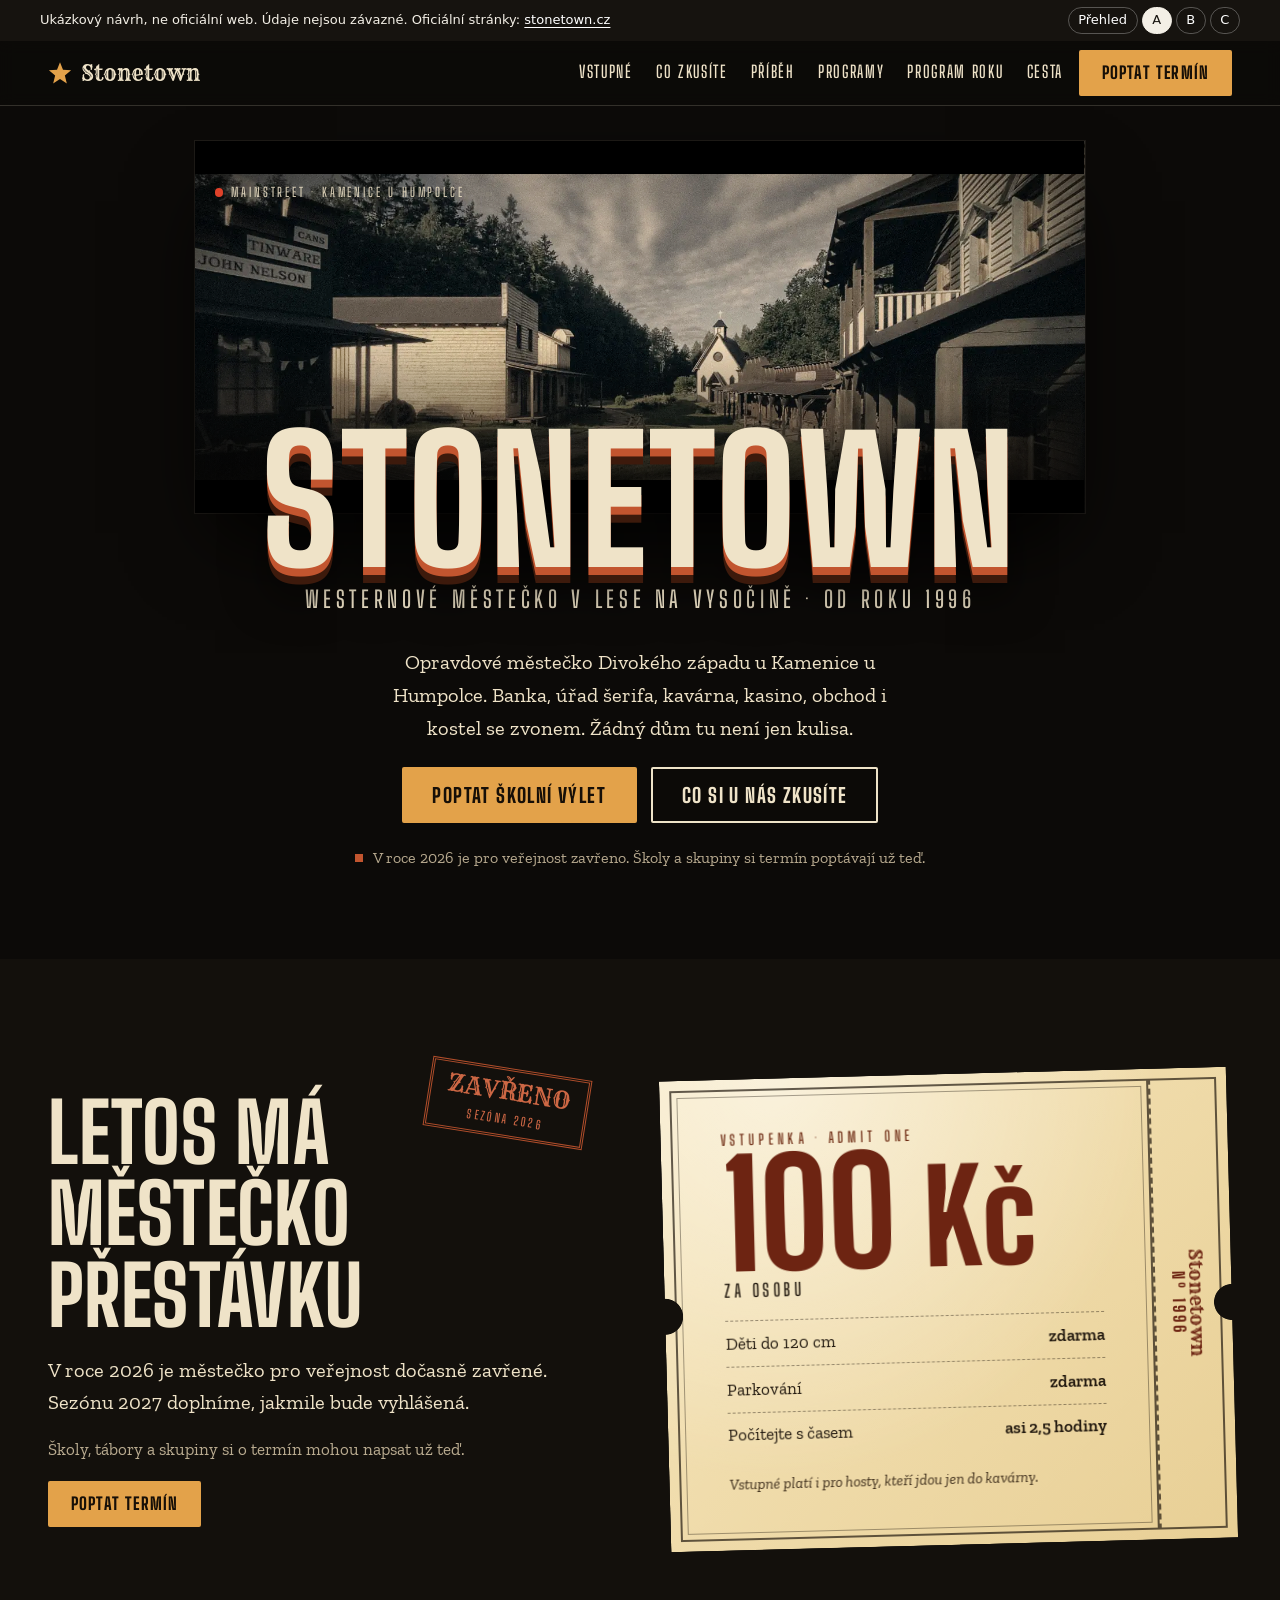
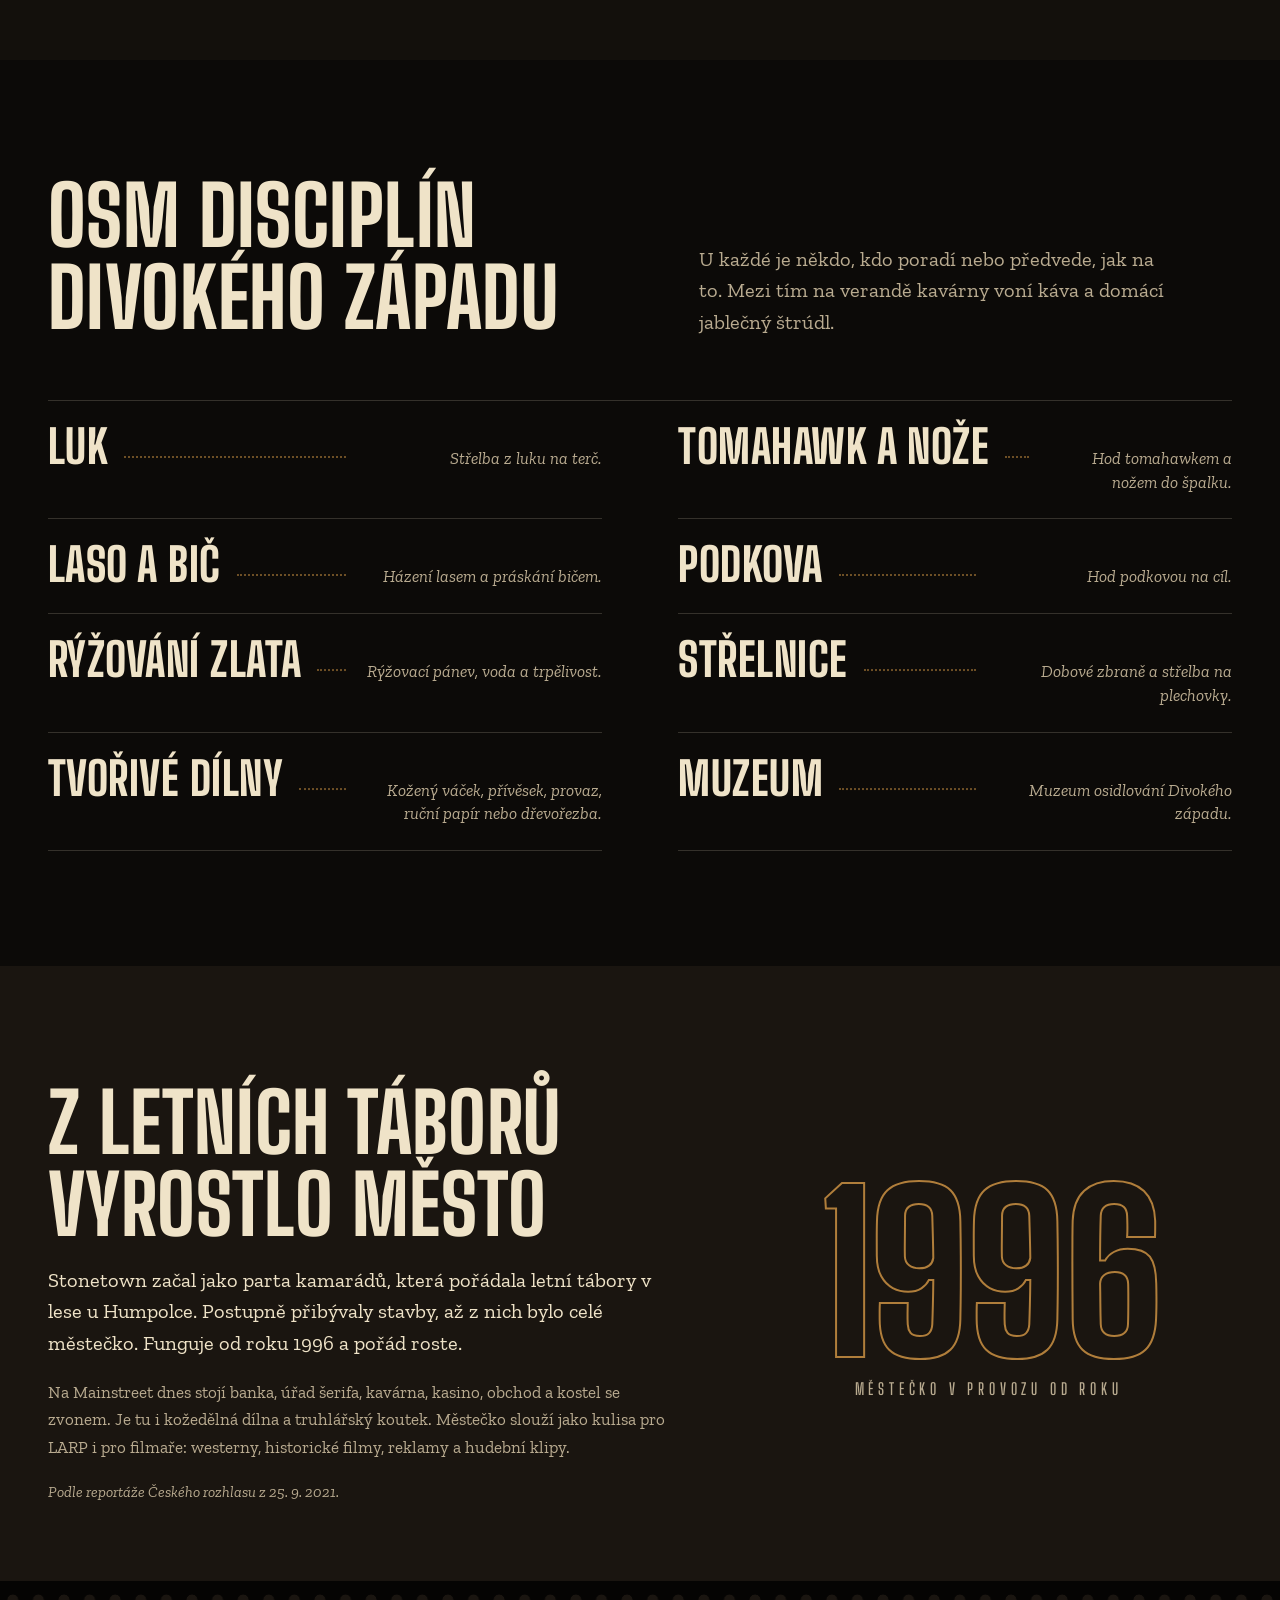
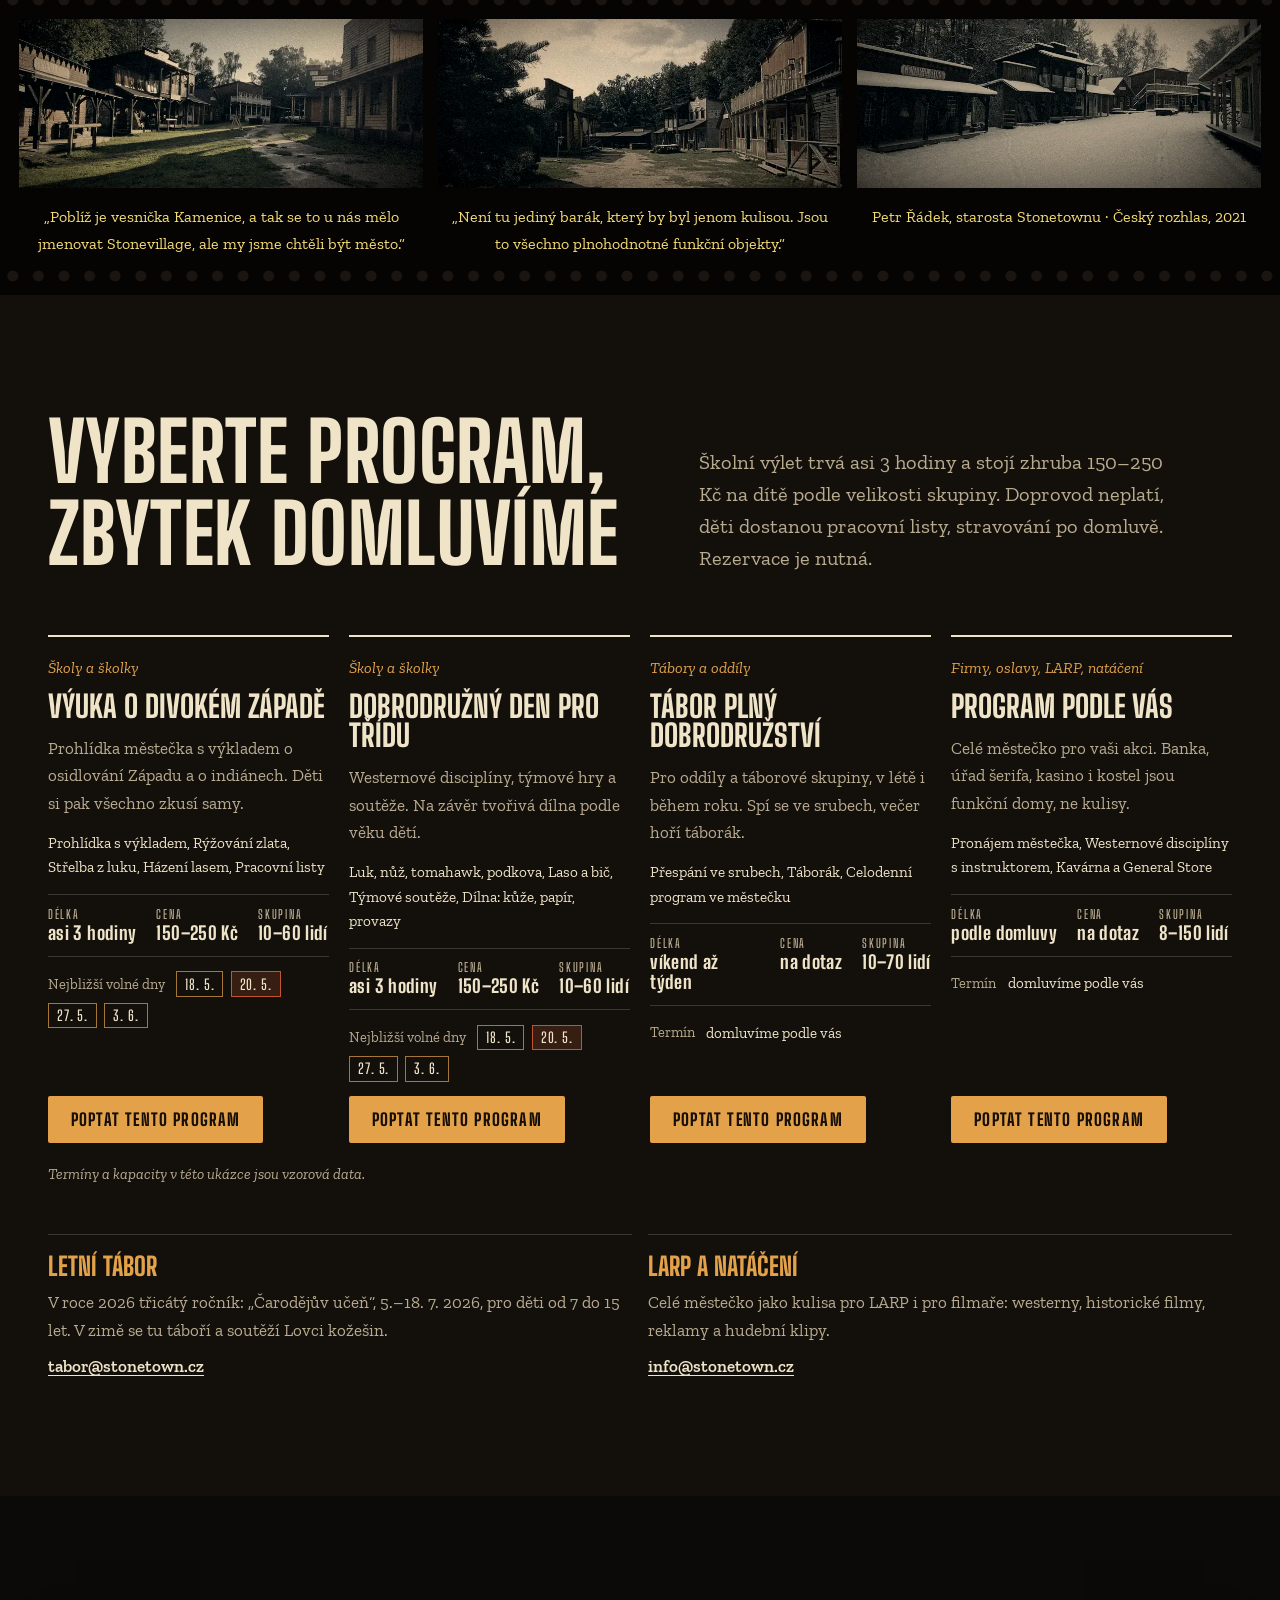
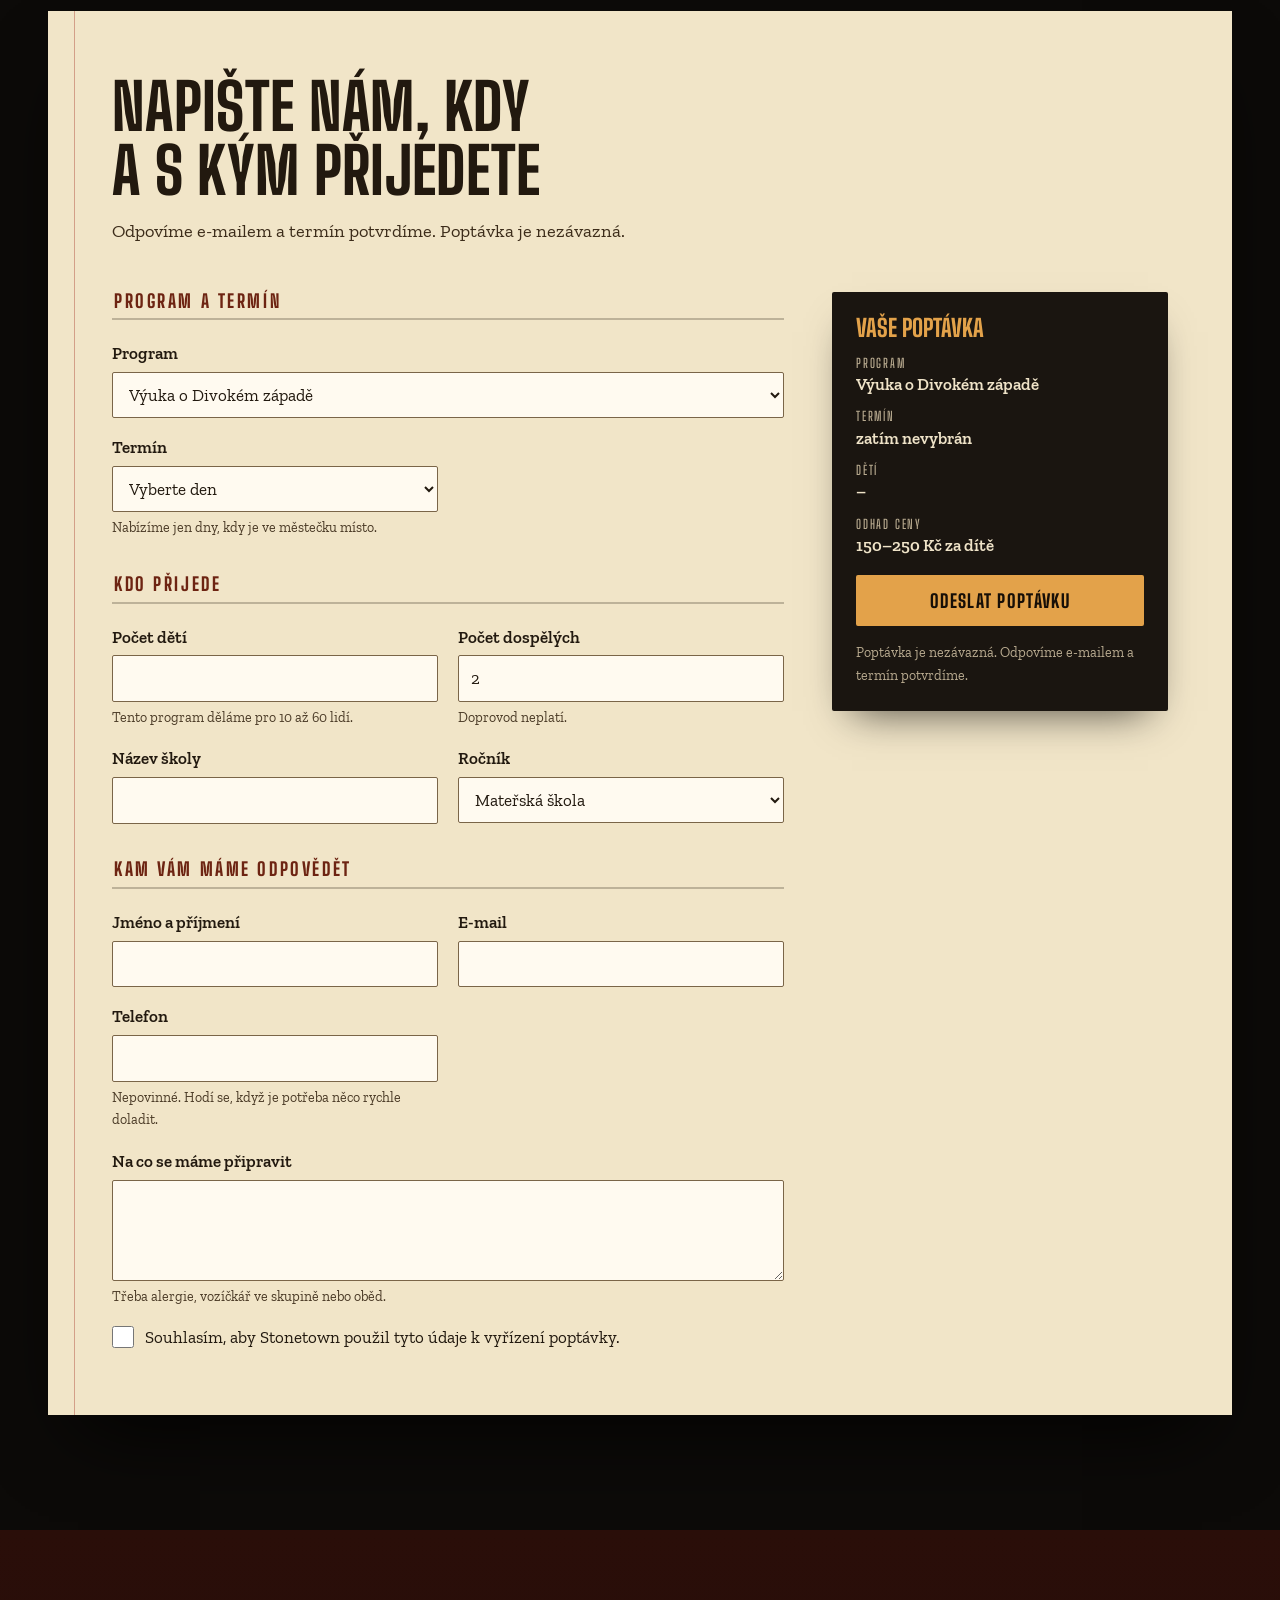
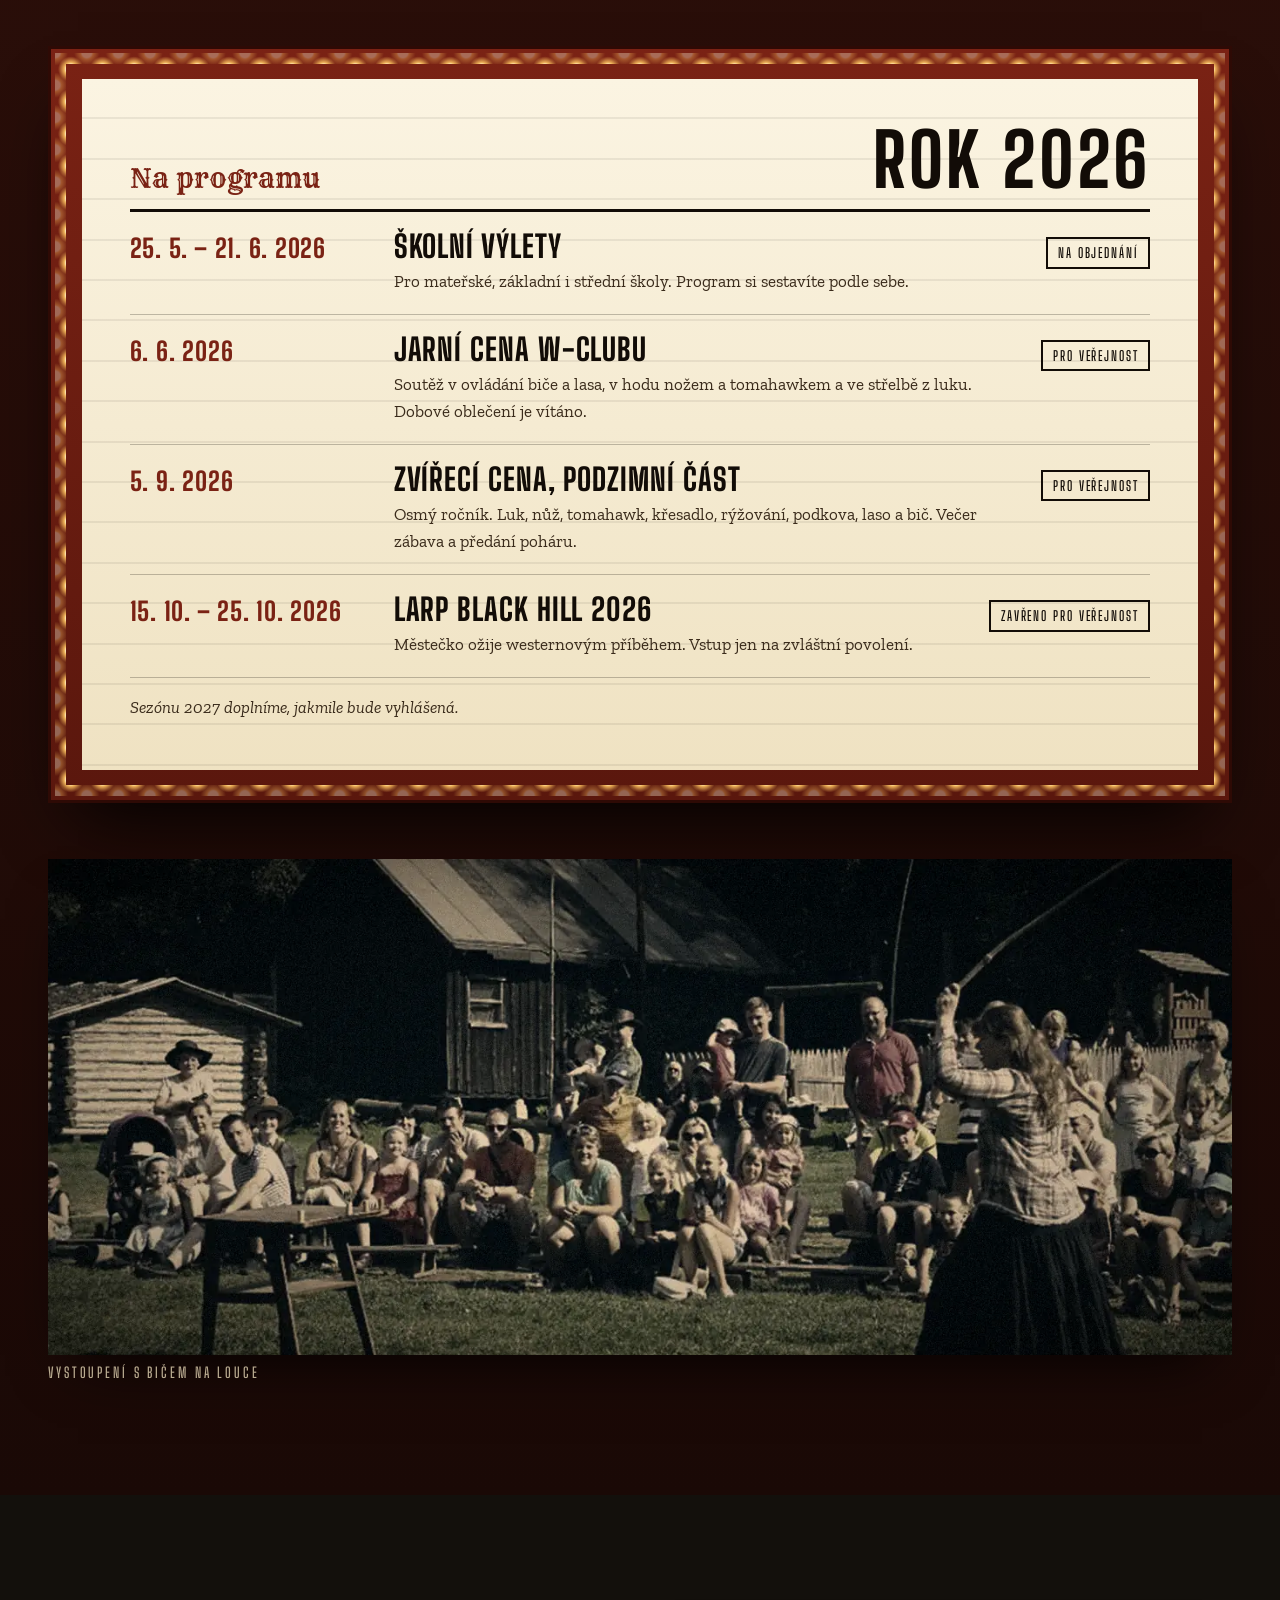
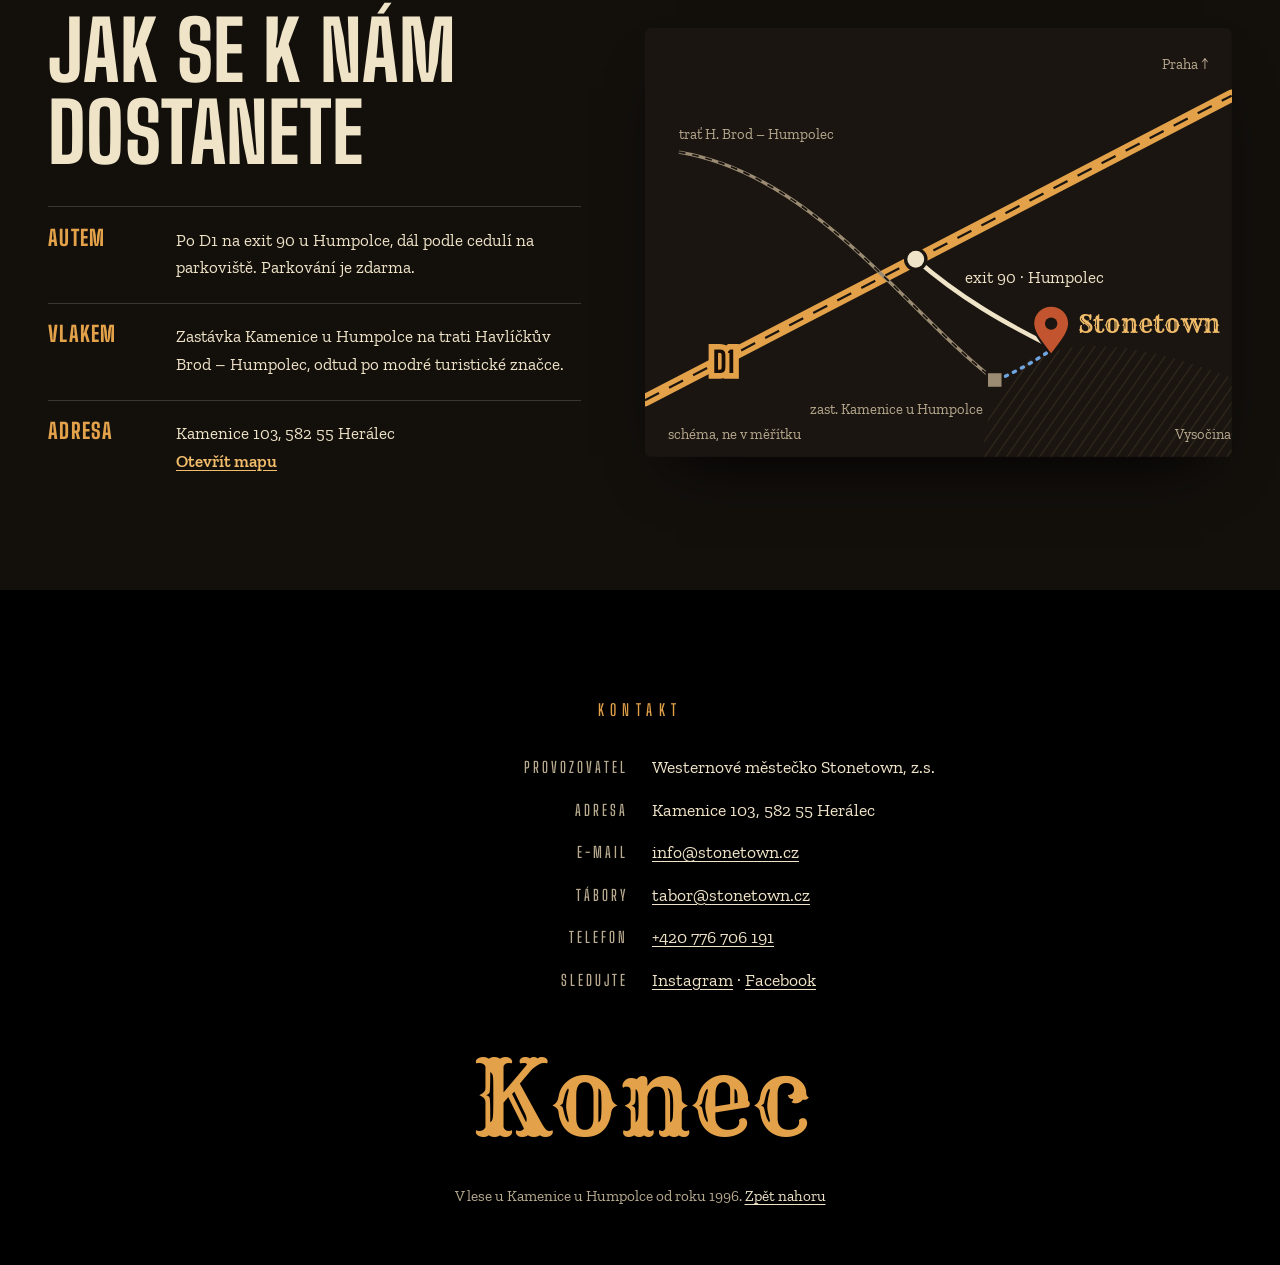
==== commit 657fdfcb: "Deploy 4213c68" ====
--- a/a/index.html
+++ b/a/index.html
@@ -71,7 +71,6 @@
 
 <!-- 1 · Hero: the opening shot -->
 <section class="hero" aria-labelledby="hero-t">
-  <p class="hero__presents"><span>Westernové městečko Stonetown uvádí</span></p>
   <div class="frame" data-frame>
     <img class="frame__img" src="../img/a-ulice-1600.webp" srcset="../img/a-ulice-800.webp 800w, ../img/a-ulice-1600.webp 1600w" sizes="(max-width: 60rem) 100vw, 90vw" width="1600" height="670" alt="Hlavní ulice Stonetownu: vlevo obchod Tinware Johna Nelsona, vpravo dřevěné domy s verandami, na konci ulice bílý kostelík pod dramatickým nebem." fetchpriority="high">
     <i class="frame__bar frame__bar--t" aria-hidden="true"></i>
@@ -89,14 +88,13 @@
       <a class="btn btn--amber btn--big" href="#poptavka">Poptat školní výlet</a>
       <a class="btn btn--line btn--big" href="#aktivity">Co si u nás zkusíte</a>
     </p>
-    <p class="pill"><span class="pill__dot" aria-hidden="true"></span> 2026: pro veřejnost zavřeno · školy a skupiny poptávají už teď</p>
+    <p class="hero__note">V roce 2026 je pro veřejnost zavřeno. Školy a skupiny si termín poptávají už teď.</p>
   </div>
 </section>
 
 <!-- 2 · Season & admission -->
 <section class="scene scene--season" id="sezona" aria-labelledby="sezona-t">
   <div class="wrap">
-    <p class="slate"><b>Scéna 01</b><span>Sezóna a vstupné</span></p>
     <div class="season">
       <div class="season__state">
         <p class="stamp" aria-hidden="true">Zavřeno<br><small>sezóna 2026</small></p>
@@ -126,47 +124,22 @@
   </div>
 </section>
 
-<!-- 3 · Activities as a storyboard -->
+<!-- 3 · Activities as the opening cast list -->
 <section class="scene scene--acts" id="aktivity" aria-labelledby="aktivity-t">
   <div class="wrap">
-    <p class="slate"><b>Scéna 02</b><span>Co si u nás zkusíte</span></p>
     <div class="head">
       <h2 id="aktivity-t" class="h2">Osm disciplín<br>Divokého západu</h2>
       <p class="big-p">U každé je někdo, kdo poradí nebo předvede, jak na to. Mezi tím na verandě kavárny voní káva a domácí jablečný štrúdl.</p>
     </div>
-    <ol class="board">
-      <li class="panel">
-        <svg viewBox="0 0 48 48" aria-hidden="true"><path d="M15 5c15 7 15 31 0 38"/><path d="M15 5v38"/><path d="M6 24h36"/><path d="M36 19l6 5-6 5"/><path d="M6 21l3 3-3 3"/></svg>
-        <h3>Luk</h3><p>Střelba z luku na terč.</p>
-      </li>
-      <li class="panel">
-        <svg viewBox="0 0 48 48" aria-hidden="true"><path d="M10 43L33 11"/><path d="M27 9c7-2 14 2 15 9l-9 3-7-8z"/><path d="M8 18l8 14M12 14l-2 22"/></svg>
-        <h3>Tomahawk a nože</h3><p>Hod tomahawkem a nožem do špalku.</p>
-      </li>
-      <li class="panel">
-        <svg viewBox="0 0 48 48" aria-hidden="true"><ellipse cx="25" cy="16" rx="15" ry="8"/><path d="M14 22c-3 6 1 10 6 12s5 7 0 9"/><path d="M30 24c4 4 10 6 14 4"/></svg>
-        <h3>Laso a bič</h3><p>Házení lasem a práskání bičem.</p>
-      </li>
-      <li class="panel">
-        <svg viewBox="0 0 48 48" aria-hidden="true"><path d="M13 42V22a11 11 0 0 1 22 0v20"/><path d="M8 42h10M30 42h10"/><circle cx="15" cy="30" r="1.2"/><circle cx="33" cy="30" r="1.2"/><circle cx="16" cy="20" r="1.2"/><circle cx="32" cy="20" r="1.2"/></svg>
-        <h3>Podkova</h3><p>Hod podkovou na cíl.</p>
-      </li>
-      <li class="panel">
-        <svg viewBox="0 0 48 48" aria-hidden="true"><ellipse cx="24" cy="31" rx="19" ry="8"/><ellipse cx="24" cy="30" rx="11" ry="4"/><path d="M22 8l1.5 4 4 1.5-4 1.5L22 19l-1.5-4-4-1.5 4-1.5zM34 15l1 2.5 2.5 1-2.5 1-1 2.5-1-2.5-2.5-1 2.5-1z"/></svg>
-        <h3>Rýžování zlata</h3><p>Rýžovací pánev, voda a trpělivost.</p>
-      </li>
-      <li class="panel">
-        <svg viewBox="0 0 48 48" aria-hidden="true"><path d="M6 42h36"/><rect x="9" y="28" width="8" height="14"/><rect x="20" y="24" width="8" height="18"/><rect x="31" y="30" width="8" height="12"/><circle cx="24" cy="12" r="7"/><path d="M24 2v6M24 16v6M14 12h6M28 12h6"/></svg>
-        <h3>Střelnice</h3><p>Dobové zbraně a střelba na plechovky.</p>
-      </li>
-      <li class="panel">
-        <svg viewBox="0 0 48 48" aria-hidden="true"><path d="M17 12h14l-2 7c7 4 10 11 7 17-3 6-21 6-24 0s0-13 7-17z"/><path d="M14 19c6 2 14 2 20 0"/><path d="M20 12c0-4 8-4 8 0"/></svg>
-        <h3>Tvořivé dílny</h3><p>Kožený váček, přívěsek, provaz, ruční papír nebo dřevořezba.</p>
-      </li>
-      <li class="panel">
-        <svg viewBox="0 0 48 48" aria-hidden="true"><path d="M6 32h36"/><path d="M9 32c0-17 30-17 30 0"/><path d="M17 17v15M24 15v17M31 17v15"/><circle cx="13" cy="38" r="5"/><circle cx="35" cy="38" r="5"/></svg>
-        <h3>Muzeum</h3><p>Muzeum osidlování Divokého západu.</p>
-      </li>
+    <ol class="cast">
+      <li><h3>Luk</h3><i aria-hidden="true"></i><p>Střelba z luku na terč.</p></li>
+      <li><h3>Tomahawk a nože</h3><i aria-hidden="true"></i><p>Hod tomahawkem a nožem do špalku.</p></li>
+      <li><h3>Laso a bič</h3><i aria-hidden="true"></i><p>Házení lasem a práskání bičem.</p></li>
+      <li><h3>Podkova</h3><i aria-hidden="true"></i><p>Hod podkovou na cíl.</p></li>
+      <li><h3>Rýžování zlata</h3><i aria-hidden="true"></i><p>Rýžovací pánev, voda a trpělivost.</p></li>
+      <li><h3>Střelnice</h3><i aria-hidden="true"></i><p>Dobové zbraně a střelba na plechovky.</p></li>
+      <li><h3>Tvořivé dílny</h3><i aria-hidden="true"></i><p>Kožený váček, přívěsek, provaz, ruční papír nebo dřevořezba.</p></li>
+      <li><h3>Muzeum</h3><i aria-hidden="true"></i><p>Muzeum osidlování Divokého západu.</p></li>
     </ol>
   </div>
 </section>
@@ -174,7 +147,6 @@
 <!-- 4 · Story as a filmstrip with subtitles -->
 <section class="scene scene--story" id="pribeh" aria-labelledby="pribeh-t">
   <div class="wrap">
-    <p class="slate"><b>Scéna 03</b><span>Příběh městečka</span></p>
     <div class="story">
       <div class="story__text">
         <h2 id="pribeh-t" class="h2">Z letních táborů vyrostlo město</h2>
@@ -204,7 +176,6 @@
 <!-- 5 · Programmes + inquiry -->
 <section class="scene scene--progs" id="programy" aria-labelledby="programy-t">
   <div class="wrap">
-    <p class="slate"><b>Scéna 04</b><span>Pro školy, tábory a skupiny</span></p>
     <div class="head">
       <h2 id="programy-t" class="h2">Vyberte program,<br>zbytek domluvíme</h2>
       <p class="big-p">Školní výlet trvá asi 3 hodiny a stojí zhruba 150–250 Kč na dítě podle velikosti skupiny. Doprovod neplatí, děti dostanou pracovní listy, stravování po domluvě. Rezervace je nutná.</p>
@@ -231,7 +202,6 @@
 <section class="scene scene--form" id="poptavka" aria-labelledby="poptavka-t">
   <div class="wrap">
     <div class="script">
-      <p class="slate slate--ink"><b>Scéna 05</b><span>Poptávka termínu</span></p>
       <h2 id="poptavka-t" class="h2">Napište nám, kdy a s kým přijedete</h2>
       <p class="script__lede">Odpovíme e-mailem a termín potvrdíme. Poptávka je nezávazná.</p>
       <div data-inquiry>
@@ -244,7 +214,6 @@
 <!-- 6 · Programme of the year: the marquee -->
 <section class="scene scene--events" id="program" aria-labelledby="program-t">
   <div class="wrap">
-    <p class="slate"><b>Scéna 06</b><span>Program roku</span></p>
     <div class="marquee">
      <div class="marquee__board">
       <div class="marquee__top">
@@ -267,7 +236,6 @@
 <!-- 7 · Getting there -->
 <section class="scene scene--way" id="cesta" aria-labelledby="cesta-t">
   <div class="wrap">
-    <p class="slate"><b>Scéna 07</b><span>Cesta</span></p>
     <div class="way">
       <div>
         <h2 id="cesta-t" class="h2">Jak se k nám dostanete</h2>
--- a/a/style.css
+++ b/a/style.css
@@ -1,6 +1,6 @@
 /* Variant A — "Western na plátně": the town as a film set.
-   Letterboxed opening shot, scenes with slates, storyboard activities,
-   filmstrip with subtitles, a letterboard marquee and end credits. */
+   Letterboxed opening shot, a cast list of activities, a filmstrip with
+   subtitles, a letterboard marquee and end credits. */
 
 :root {
   --black: #0c0a08;
@@ -44,7 +44,6 @@
   text-decoration: none; cursor: pointer;
   transition: transform .25s var(--ease), background-color .2s, color .2s, border-color .2s;
 }
-.btn:hover { transform: translateY(-2px); }
 .btn--amber, .prog__cta, .f-submit { background: var(--amber); color: #170f07; border-color: var(--amber); }
 .btn--amber:hover, .prog__cta:hover, .f-submit:hover { background: var(--amber-hi); border-color: var(--amber-hi); }
 .btn--line { border-color: var(--bone); color: var(--bone); background: rgba(12, 10, 8, .35); }
@@ -104,19 +103,9 @@
   position: relative;
   display: grid; justify-items: center;
   padding: clamp(1.2rem, 3vw, 2.2rem) 0 clamp(3rem, 7vw, 5.5rem);
-  background:
-    radial-gradient(ellipse 70% 50% at 50% 30%, rgba(227, 162, 74, .12), transparent 70%),
-    var(--black);
+  background: var(--black);
   overflow: hidden;
 }
-.hero__presents {
-  margin-bottom: clamp(.8rem, 2vw, 1.4rem);
-  font: 600 clamp(.85rem, 1.4vw, 1rem)/1 var(--display); letter-spacing: .38em; text-transform: uppercase;
-  color: var(--amber);
-  display: flex; align-items: center; gap: 1rem; padding-inline: var(--pad); text-align: center;
-}
-.hero__presents::before, .hero__presents::after { content: ''; width: clamp(1.5rem, 6vw, 5rem); height: 1px; background: currentColor; opacity: .6; }
-
 .frame {
   --p: 0;
   position: relative;
@@ -165,10 +154,7 @@
   font: 800 clamp(4.2rem, 13.5vw, 12.5rem)/.82 var(--display);
   letter-spacing: .015em; text-transform: uppercase;
   color: var(--bone);
-  background: linear-gradient(180deg, #fff3d6 0%, #f4d494 38%, #e3a24a 62%, #b8662a 100%);
-  -webkit-background-clip: text; background-clip: text;
-  -webkit-text-fill-color: transparent;
-  filter: drop-shadow(0 .06em 0 #3d1a0c) drop-shadow(0 .1em .2em rgba(0, 0, 0, .8));
+  text-shadow: 0 .045em 0 var(--rust), 0 .09em 0 #3d1a0c, 0 .16em .25em rgba(0, 0, 0, .7);
 }
 .moving .hero__name { animation: rise 1.4s var(--ease) .9s both; }
 @keyframes rise { from { transform: translateY(.18em); opacity: 0; } to { transform: none; opacity: 1; } }
@@ -178,20 +164,14 @@
 }
 .hero__body { display: grid; justify-items: center; gap: 1.4rem; margin-top: clamp(1.2rem, 3vw, 2rem); padding-inline: var(--pad); text-align: center; max-width: 52rem; }
 .hero__lede { font-size: clamp(1.08rem, 1.6vw, 1.3rem); color: var(--bone); max-width: 44ch; }
+.hero__note { color: var(--mute); font-size: 1rem; }
+.hero__note::before { content: ''; display: inline-block; width: .5rem; height: .5rem; margin-right: .6rem; background: var(--rust); vertical-align: .1em; }
 .hero__cta { display: flex; flex-wrap: wrap; justify-content: center; gap: .9rem; }
-.pill {
-  display: inline-flex; align-items: center; gap: .6rem;
-  padding: .5rem 1rem; border: 1px solid var(--line); border-radius: 99px;
-  font-size: .95rem; color: var(--mute); background: rgba(239, 227, 200, .04);
-}
-.pill__dot { width: .55rem; height: .55rem; flex: none; border-radius: 50%; background: var(--rust); box-shadow: 0 0 0 4px rgba(194, 85, 47, .25); }
-
 @media (max-width: 48rem) {
   .frame { aspect-ratio: 4 / 3; width: 100%; }
   .frame__img { object-position: 38% 50%; }
   .frame__bar { height: 7%; }
   .frame__tc { top: calc(7% + .6rem); left: .8rem; font-size: .7rem; }
-  .hero__presents { letter-spacing: .24em; }
   .hero__name { font-size: 19vw; }
   .hero__title { margin-top: -9vw; }
 }
@@ -205,27 +185,7 @@
 .scene--form { background: var(--black); }
 .scene--events { background: linear-gradient(180deg, #2a0e09, #1a0906); }
 .scene--way { background: var(--coal); }
-.scene::before {
-  content: ''; position: absolute; inset: 0; pointer-events: none; opacity: .5;
-  background: radial-gradient(ellipse 90% 60% at 50% 0%, rgba(239, 227, 200, .04), transparent 70%);
-}
 .scene > * { position: relative; }
-
-.slate {
-  display: inline-flex; align-items: stretch; margin-bottom: clamp(1.6rem, 3vw, 2.4rem);
-  border: 1px solid var(--line); background: rgba(0, 0, 0, .25);
-  font: 600 .95rem/1 var(--display); letter-spacing: .2em; text-transform: uppercase;
-}
-.slate::before {
-  content: ''; width: 2.6rem; flex: none;
-  background: repeating-linear-gradient(-55deg, var(--bone) 0 .45rem, var(--black) .45rem .9rem);
-}
-.slate b { padding: .6rem .9rem; font: 400 .95rem/1 var(--sign); letter-spacing: .04em; color: var(--amber); border-right: 1px solid var(--line); display: flex; align-items: center; }
-.slate span { padding: .6rem .9rem; display: flex; align-items: center; color: var(--bone); }
-.slate--ink { border-color: rgba(34, 25, 15, .3); background: transparent; }
-.slate--ink::before { background: repeating-linear-gradient(-55deg, var(--ink) 0 .45rem, transparent .45rem .9rem); }
-.slate--ink b { color: #8a2f14; border-color: rgba(34, 25, 15, .3); }
-.slate--ink span { color: var(--ink); }
 
 .h2 {
   font: 800 clamp(2.6rem, 6.4vw, 5.6rem)/1 var(--display);
@@ -280,31 +240,23 @@
 .ticket__no { font: 800 1rem/1 var(--display); letter-spacing: .2em; }
 @media (max-width: 30rem) { .ticket__stub { display: none; } .ticket__main { margin: 10px; } .ticket { grid-template-columns: 1fr; } }
 
-/* ---------- storyboard ---------- */
-.board { display: grid; grid-template-columns: repeat(4, minmax(0, 1fr)); gap: clamp(.8rem, 1.6vw, 1.3rem); counter-reset: act; }
-@media (max-width: 64rem) { .board { grid-template-columns: repeat(2, minmax(0, 1fr)); } }
-.panel {
-  counter-increment: act;
-  position: relative; display: grid; align-content: start; gap: .5rem;
-  padding: clamp(1.1rem, 2.4vw, 1.7rem); min-height: 17rem;
-  background:
-    linear-gradient(180deg, rgba(239, 227, 200, .045), transparent 60%),
-    var(--panel);
-  border: 1px solid var(--line);
-  transition: transform .35s var(--ease), border-color .25s, background-color .25s;
-}
-.panel::before {
-  content: '02.' counter(act);
-  position: absolute; top: .9rem; right: 1rem;
-  font: 600 .85rem/1 var(--display); letter-spacing: .16em; color: var(--mute);
-}
-.panel::after { content: ''; position: absolute; inset: 6px; border: 1px dashed rgba(239, 227, 200, .08); pointer-events: none; }
-.panel svg { width: clamp(3.6rem, 7vw, 5.6rem); height: auto; margin-bottom: auto; padding-bottom: 1.4rem; fill: none; stroke: var(--amber); stroke-width: 1.7; stroke-linecap: round; stroke-linejoin: round; transition: transform .45s var(--ease); }
-.panel h3 { font: 800 clamp(1.45rem, 2.4vw, 1.9rem)/1 var(--display); text-transform: uppercase; letter-spacing: .02em; }
-.panel p { color: var(--mute); font-size: 1rem; line-height: 1.45; }
-.panel:hover { transform: translateY(-4px); border-color: rgba(227, 162, 74, .6); }
-.panel:hover svg { transform: rotate(-6deg) scale(1.06); }
-@media (max-width: 26rem) { .panel { min-height: 0; padding: 1rem .9rem; } .panel h3 { font-size: 1.3rem; } .panel p { font-size: .94rem; } }
+/* ---------- opening cast list ---------- */
+.cast { display: grid; grid-template-columns: repeat(2, minmax(0, 1fr)); column-gap: clamp(2rem, 6vw, 6rem); border-top: 1px solid var(--line); }
+.cast li {
+  display: flex; align-items: baseline; gap: 1rem;
+  padding-block: clamp(1rem, 2vw, 1.5rem);
+  border-bottom: 1px solid var(--line);
+}
+.cast h3 { flex: none; font: 800 clamp(2rem, 3.6vw, 3.3rem)/.95 var(--display); text-transform: uppercase; letter-spacing: .01em; color: var(--bone); }
+.cast i { flex: 1 1 1.5rem; min-width: 1.5rem; border-bottom: 2px dotted rgba(227, 162, 74, .45); transform: translateY(-.35em); }
+.cast p { flex: 0 1 15rem; text-align: right; font-style: italic; color: var(--mute); line-height: 1.4; }
+.cast li:hover h3 { color: var(--amber-hi); }
+@media (max-width: 52rem) { .cast { grid-template-columns: 1fr; } }
+@media (max-width: 30rem) {
+  .cast li { flex-wrap: wrap; gap: .3rem; }
+  .cast i { display: none; }
+  .cast p { flex-basis: 100%; text-align: left; }
+}
 
 /* ---------- story & filmstrip ---------- */
 .story { display: grid; grid-template-columns: minmax(0, 1.3fr) minmax(0, 1fr); gap: 2rem 4rem; align-items: center; }
@@ -338,19 +290,13 @@
 
 /* ---------- programmes ---------- */
 .progs { --prog-gap: clamp(.9rem, 1.6vw, 1.3rem); grid-template-columns: repeat(auto-fit, minmax(min(100%, 17rem), 1fr)); }
-.prog {
-  position: relative;
-  padding: 1.7rem 1.5rem 1.5rem;
-  background: var(--panel);
-  border: 1px solid var(--line);
-  border-top: 4px solid var(--amber);
-}
-.prog[data-audience='tabor'] { border-top-color: #7da36b; }
-.prog[data-audience='skupina'] { border-top-color: var(--rust); }
-.prog__for { font: 600 .85rem/1 var(--display); letter-spacing: .2em; text-transform: uppercase; color: var(--amber); }
+.prog { position: relative; padding-top: 1.3rem; border-top: 2px solid var(--bone); }
+.prog__for { font: italic 400 1rem/1.2 var(--text); color: var(--amber); }
 .prog__title { font: 800 clamp(1.7rem, 2.4vw, 2.1rem)/.95 var(--display); text-transform: uppercase; }
 .prog__sum { color: var(--mute); }
-.prog__acts li { font-size: .9rem; padding: .2rem .6rem; border: 1px solid var(--line); border-radius: 99px; color: var(--bone); }
+.prog__acts { display: block; font-size: .95rem; color: var(--bone); }
+.prog__acts li { display: inline; }
+.prog__acts li:not(:last-child)::after { content: ', '; }
 .prog__facts { padding-block: .8rem; border-block: 1px solid var(--line); }
 .prog__facts dt { font: 600 .78rem/1.2 var(--display); letter-spacing: .14em; text-transform: uppercase; opacity: 1; color: var(--mute); }
 .prog__facts dd { font: 800 1.15rem/1.1 var(--display); letter-spacing: .02em; }
@@ -360,7 +306,7 @@
 .chip--obsazeno { color: var(--mute); border-color: var(--line); text-decoration: line-through; }
 .sample { margin-top: 1.2rem; color: var(--mute); font-size: .95rem; font-style: italic; }
 .extras { display: grid; grid-template-columns: repeat(auto-fit, minmax(min(100%, 22rem), 1fr)); gap: 1rem; margin-top: clamp(2rem, 4vw, 3rem); }
-.extra { display: grid; gap: .6rem; justify-items: start; padding: 1.5rem; border: 1px dashed var(--line); }
+.extra { display: grid; gap: .6rem; justify-items: start; padding-top: 1.2rem; border-top: 1px solid var(--line); }
 .extra h3 { font: 800 1.6rem/1 var(--display); text-transform: uppercase; color: var(--amber); }
 .extra p { color: var(--mute); }
 .extra a { color: var(--bone); font-weight: 600; }
@@ -372,10 +318,7 @@
   position: relative;
   padding: clamp(1.6rem, 5vw, 4rem);
   color: var(--ink);
-  background:
-    radial-gradient(ellipse at 10% 0%, rgba(255, 255, 255, .6), transparent 50%),
-    repeating-linear-gradient(180deg, transparent 0 1.9rem, rgba(34, 25, 15, .05) 1.9rem calc(1.9rem + 1px)),
-    linear-gradient(170deg, #f4e9cf, #e7d6b0);
+  background: #f1e5c8;
   box-shadow: 0 40px 80px -30px rgba(0, 0, 0, .9);
 }
 .script::before { content: ''; position: absolute; top: 0; bottom: 0; left: clamp(.7rem, 2vw, 1.6rem); width: 1px; background: rgba(156, 29, 18, .35); }
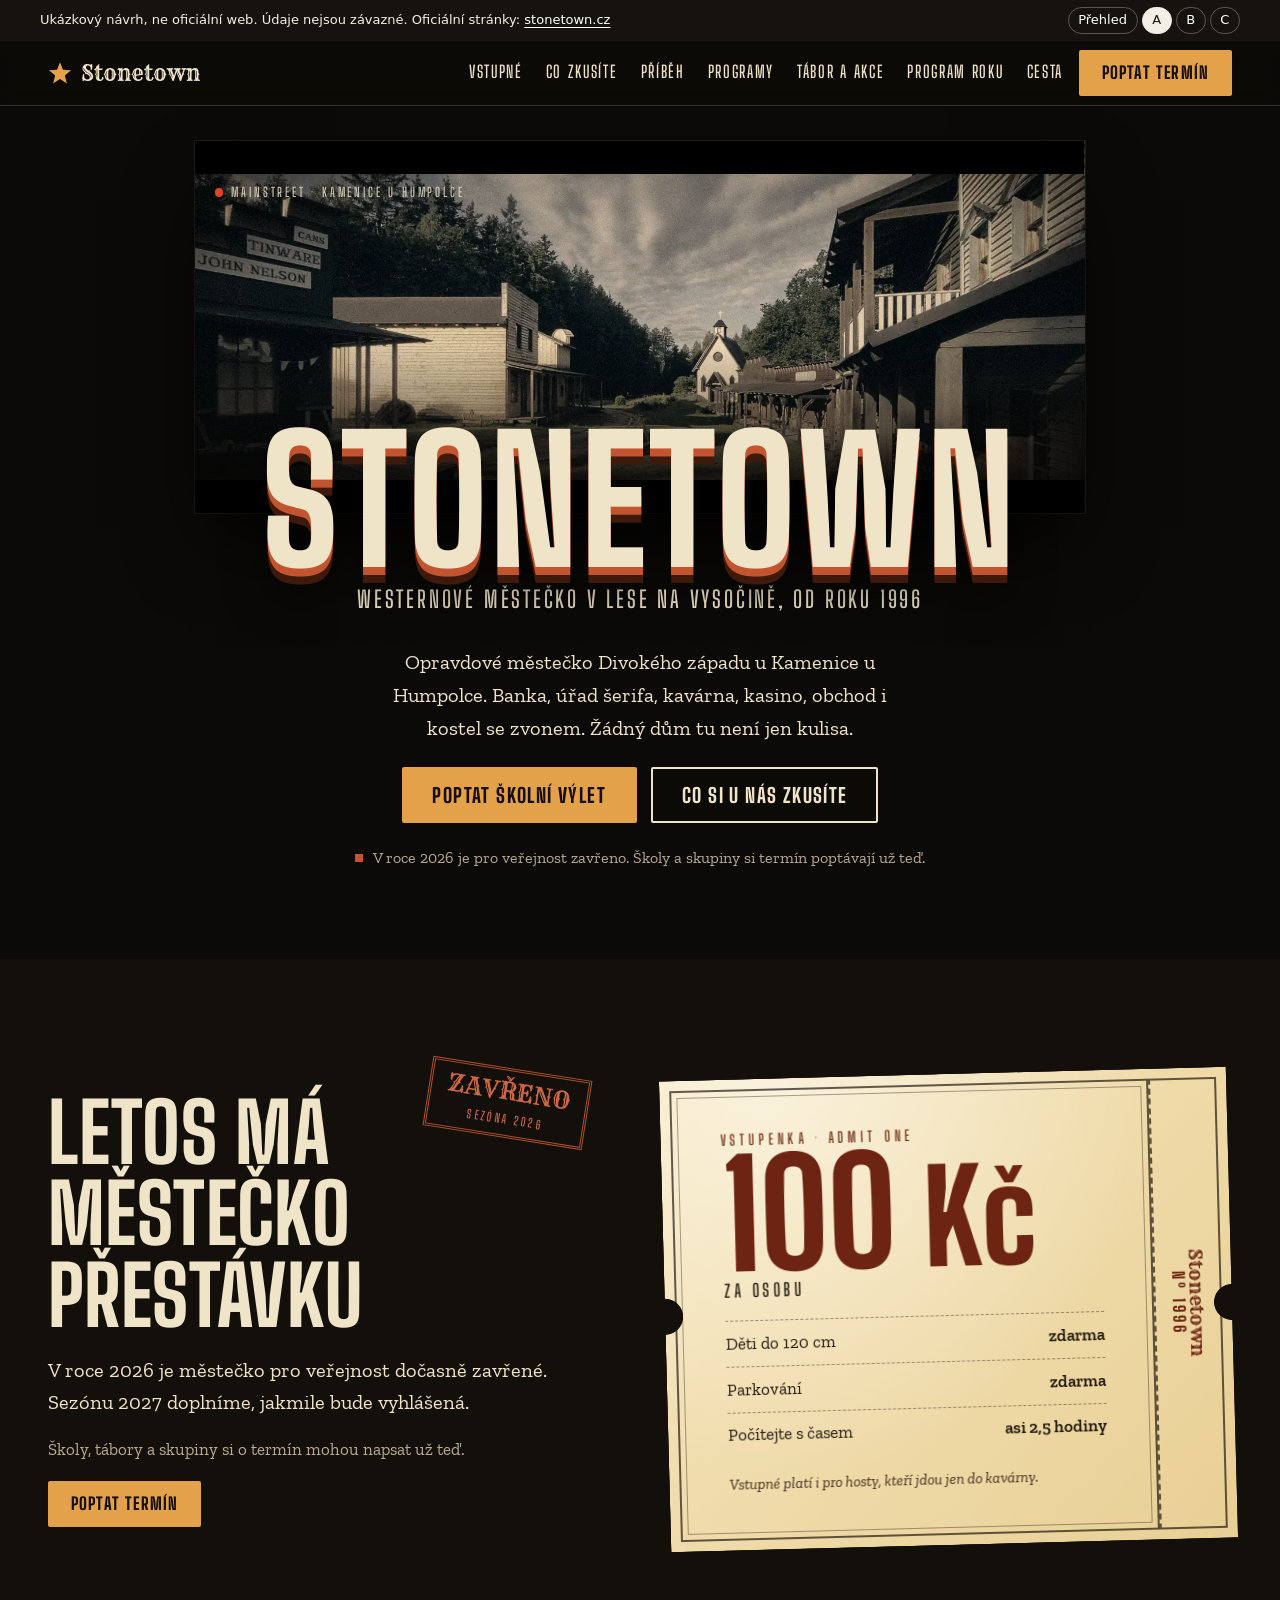
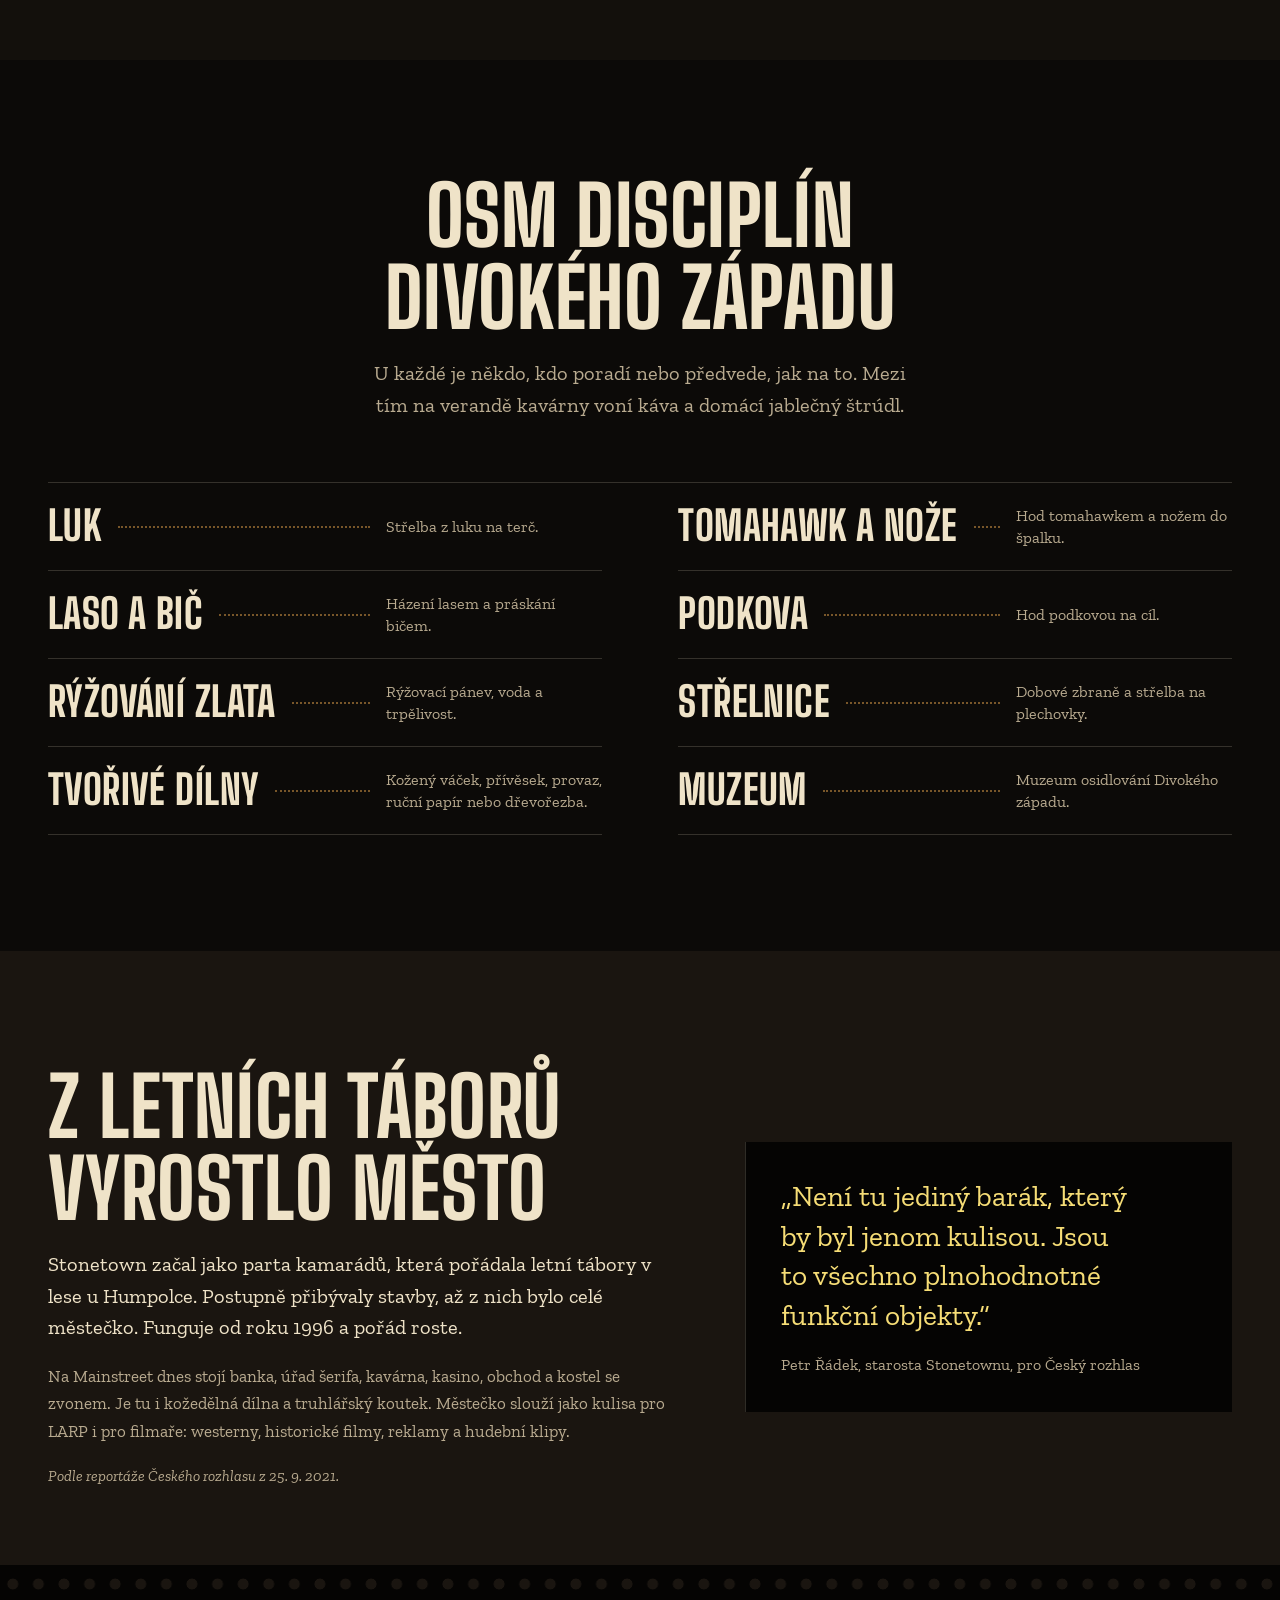
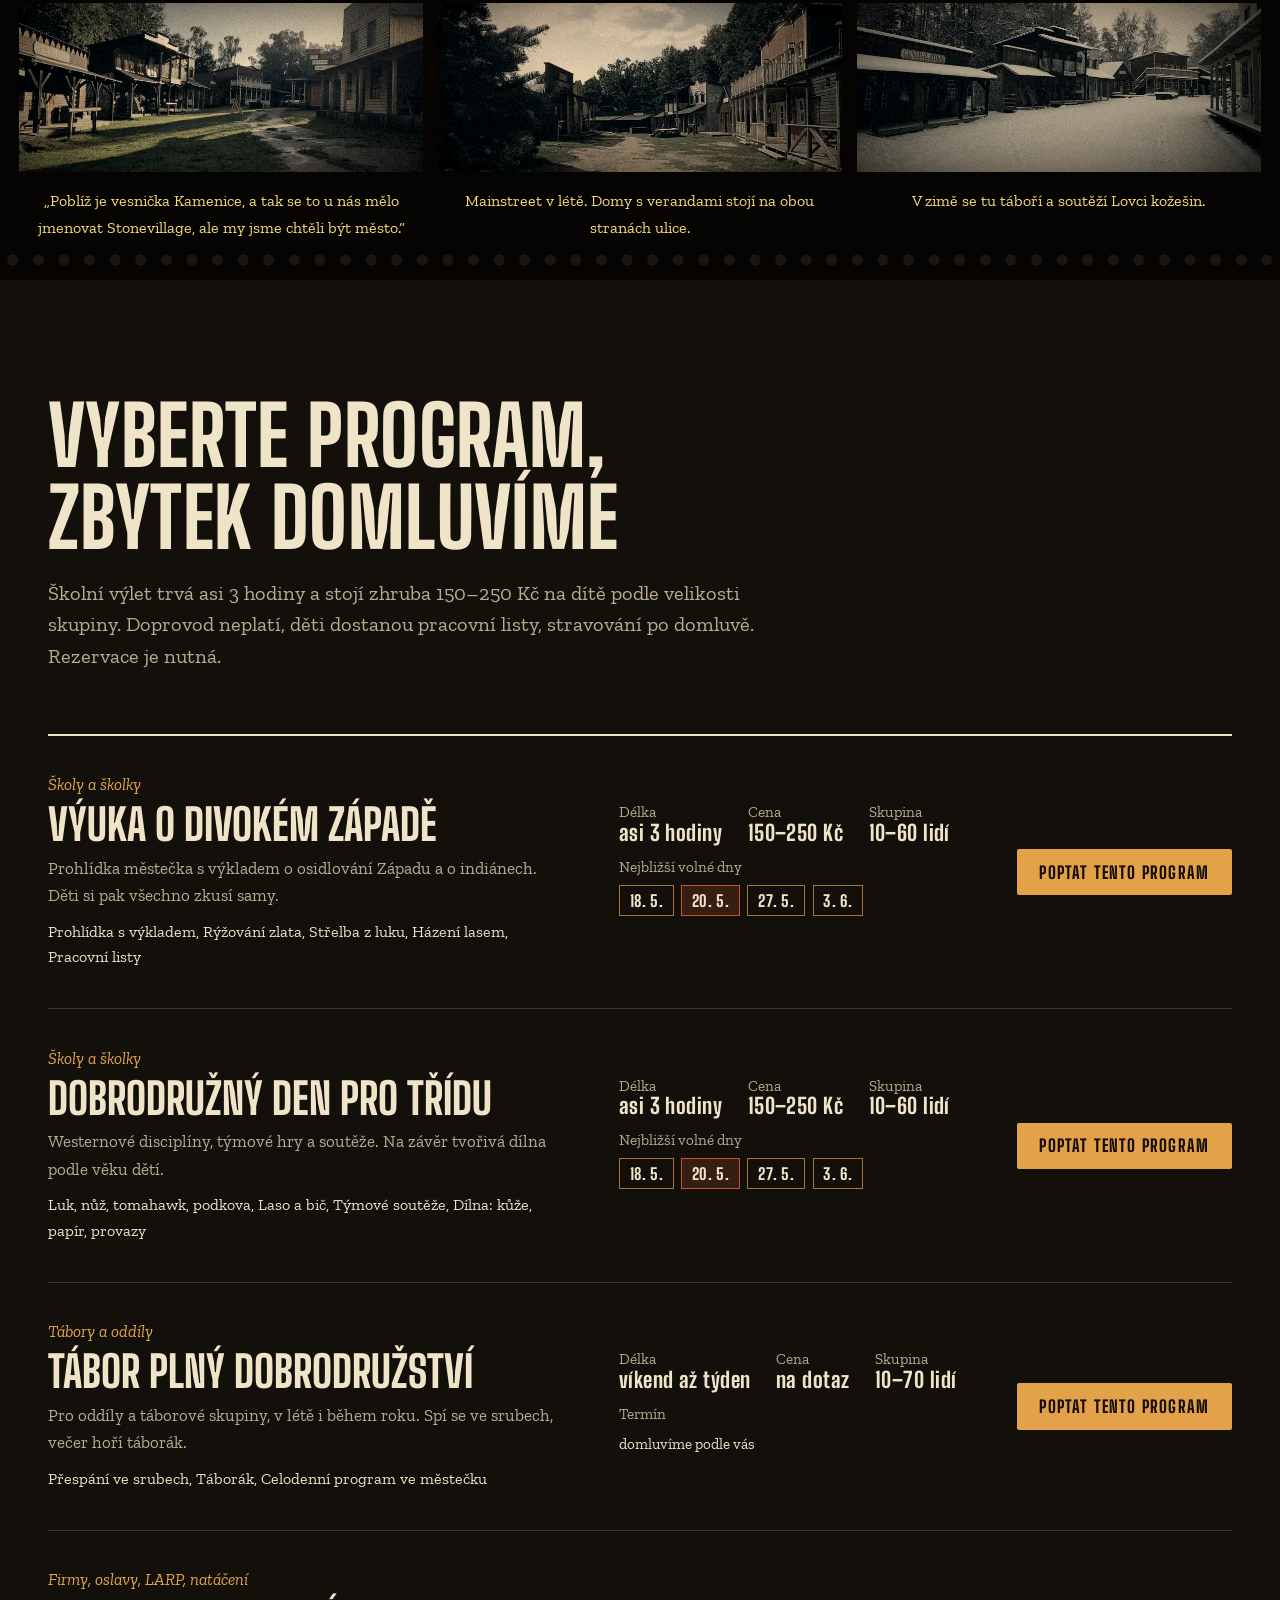
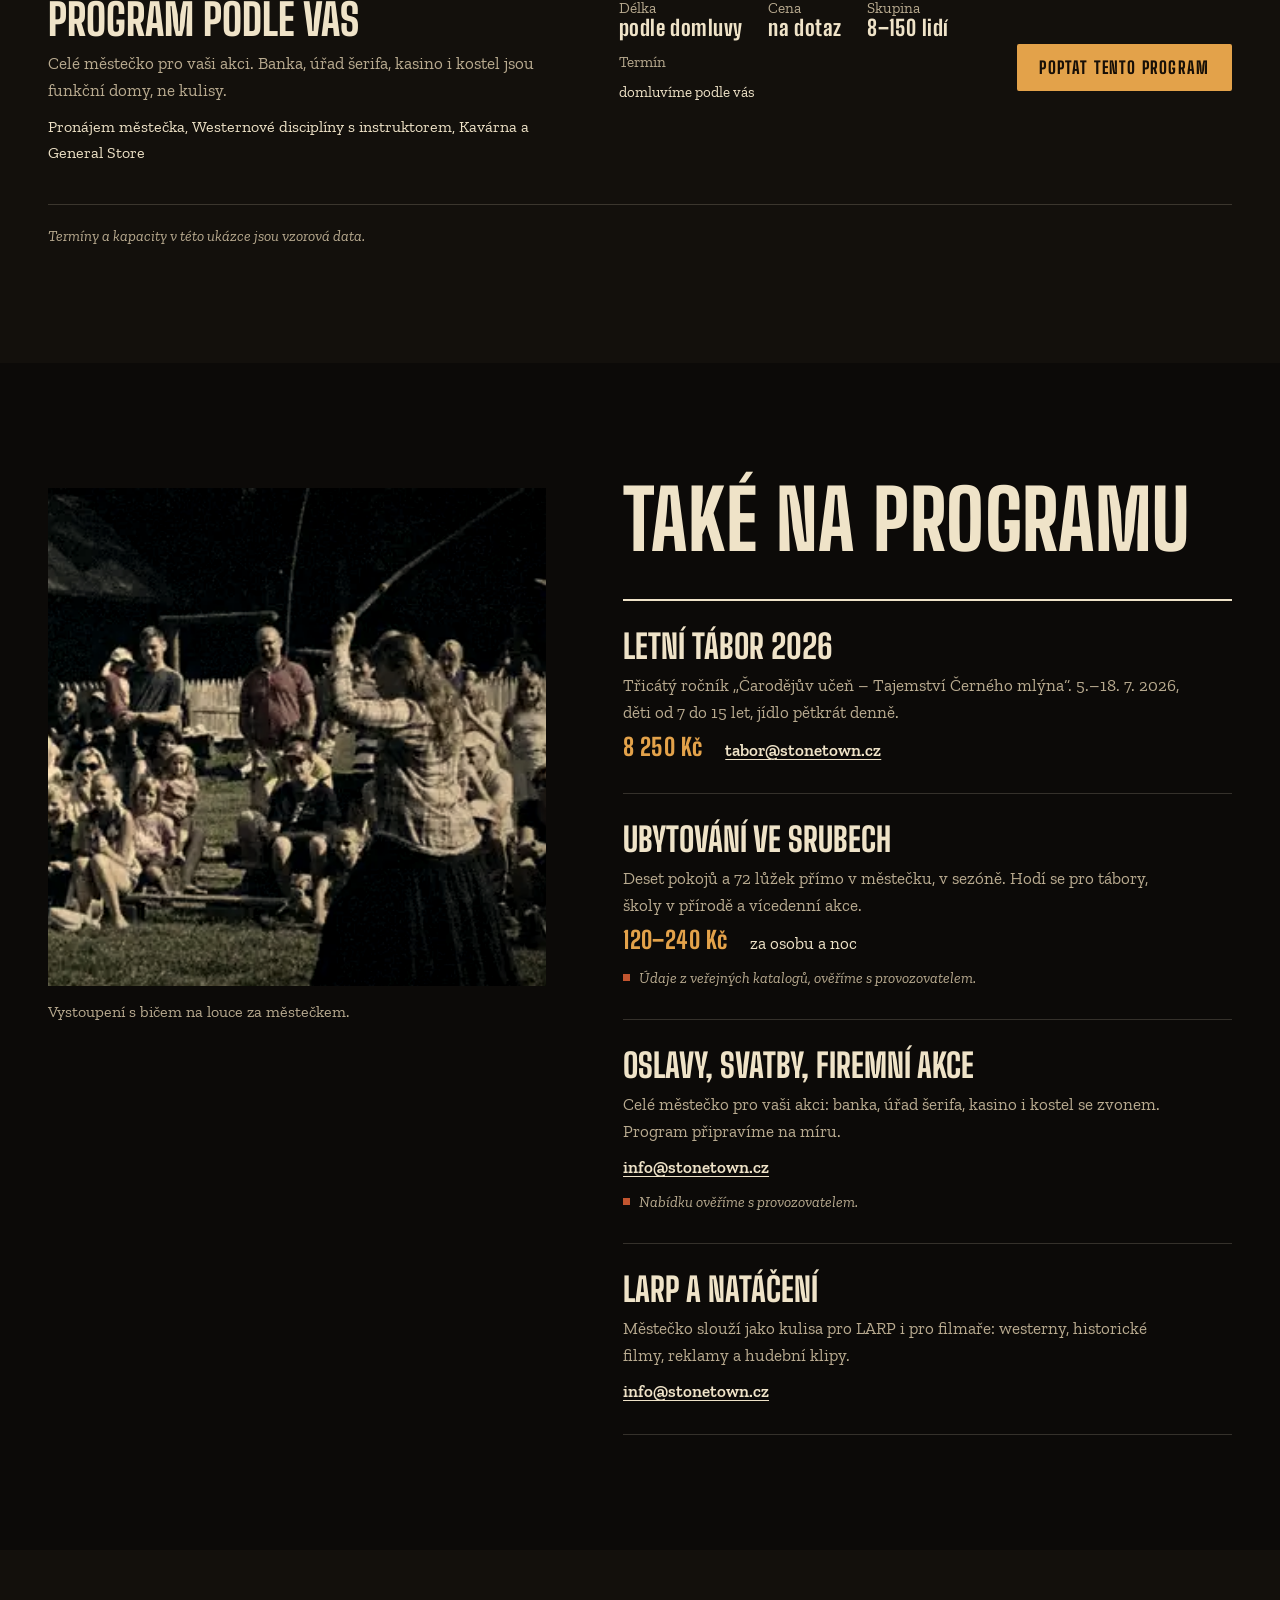
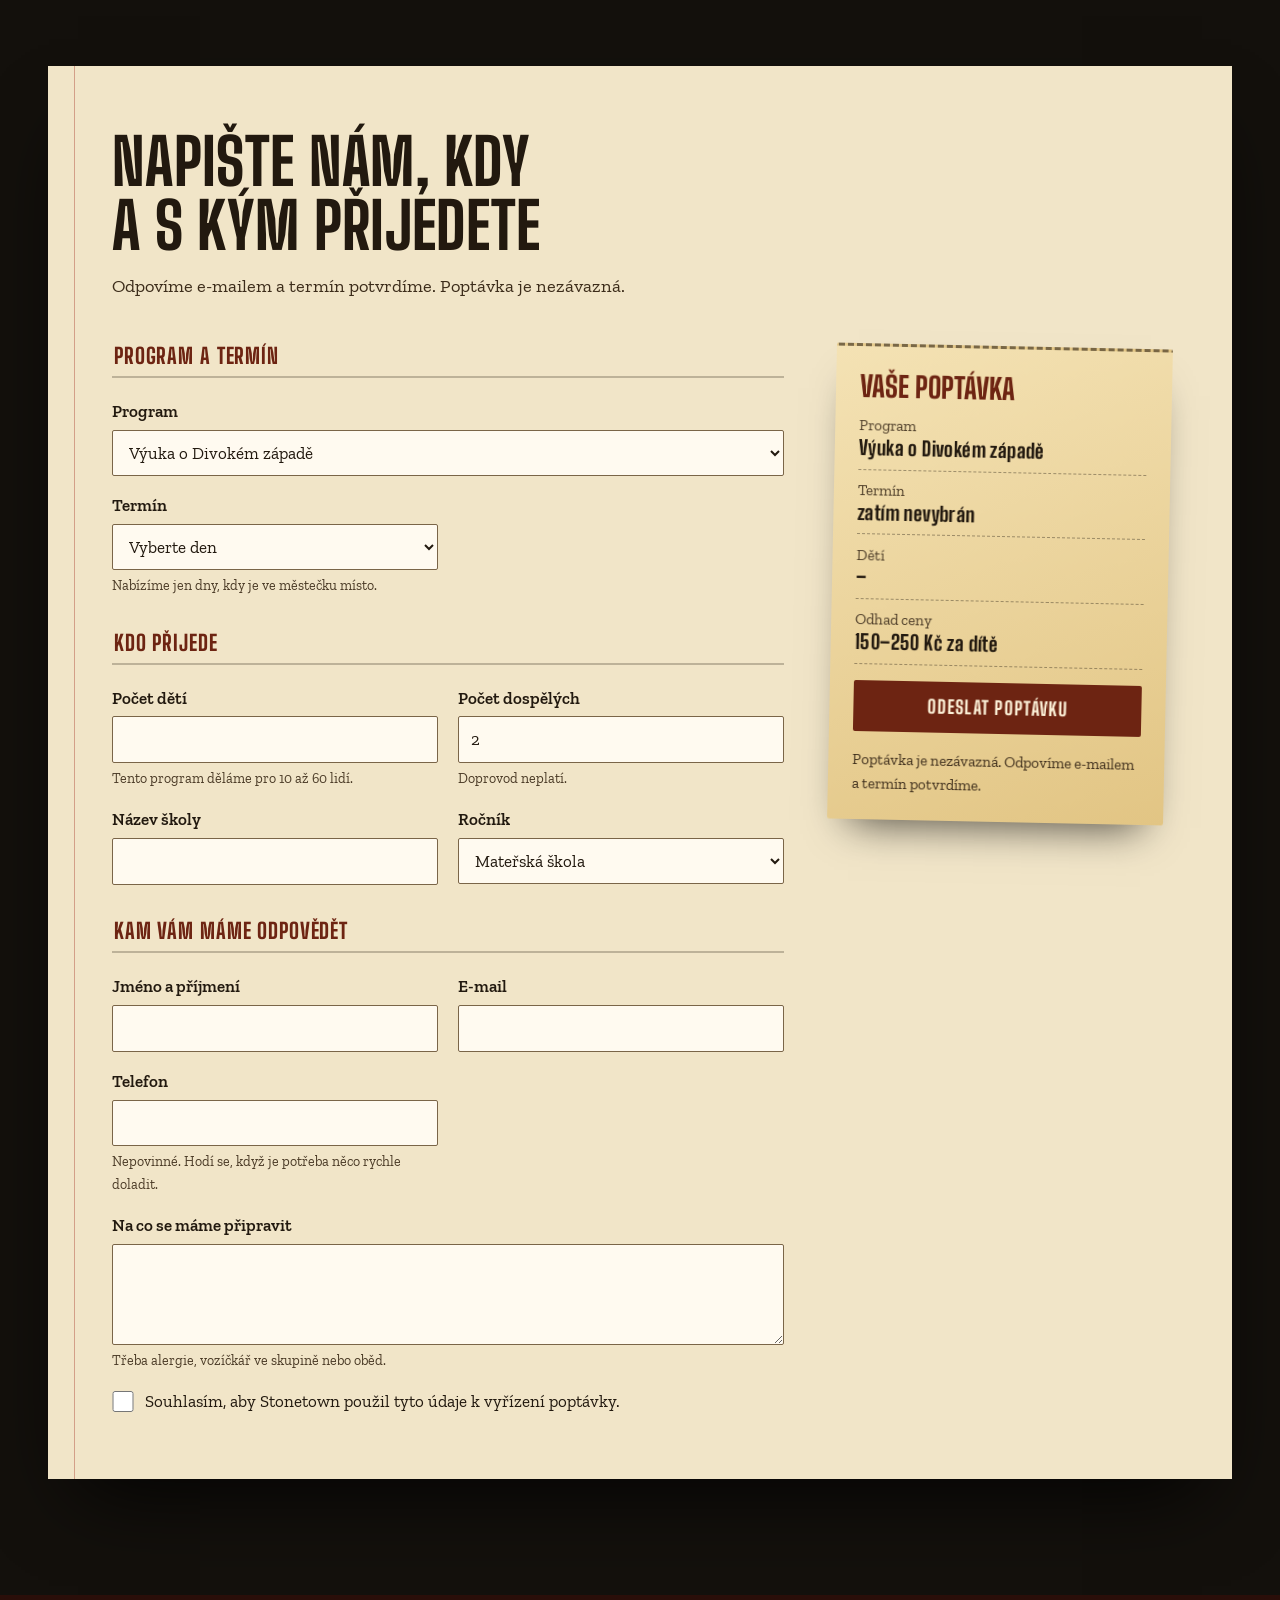
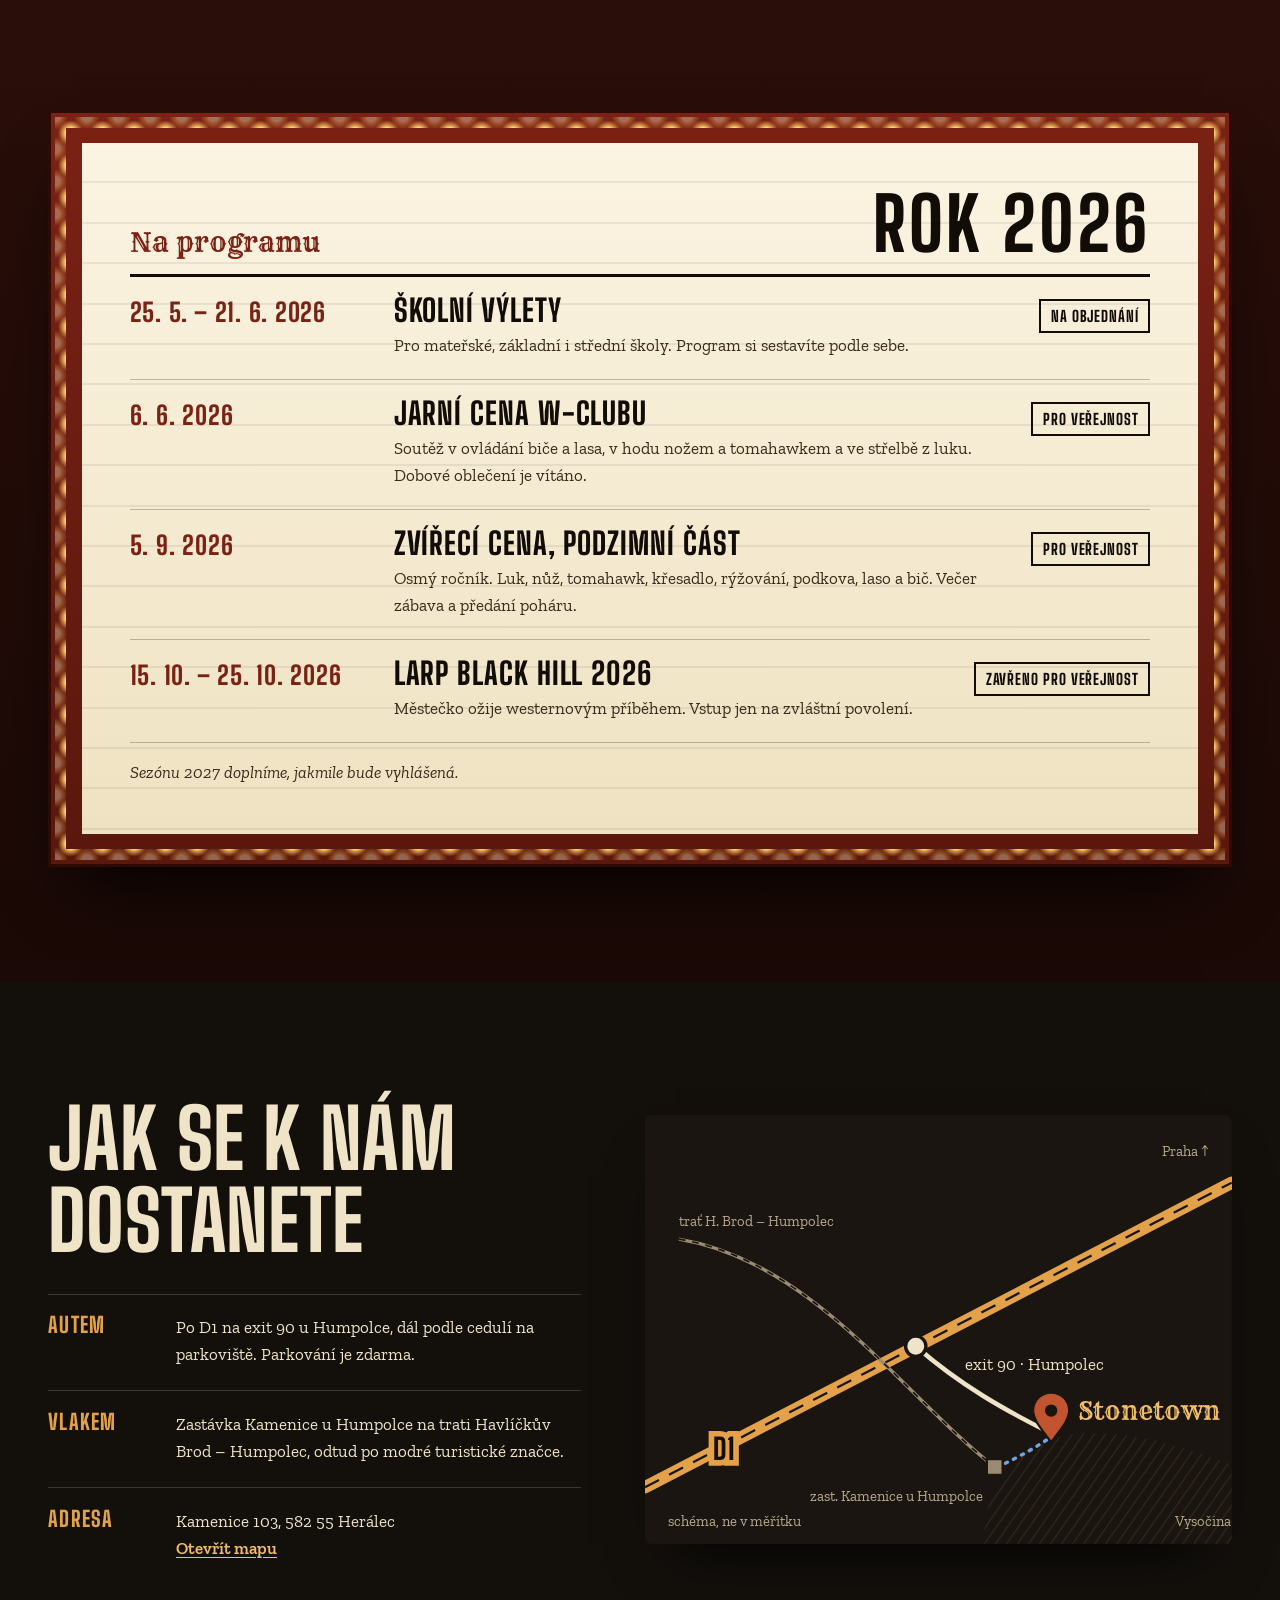
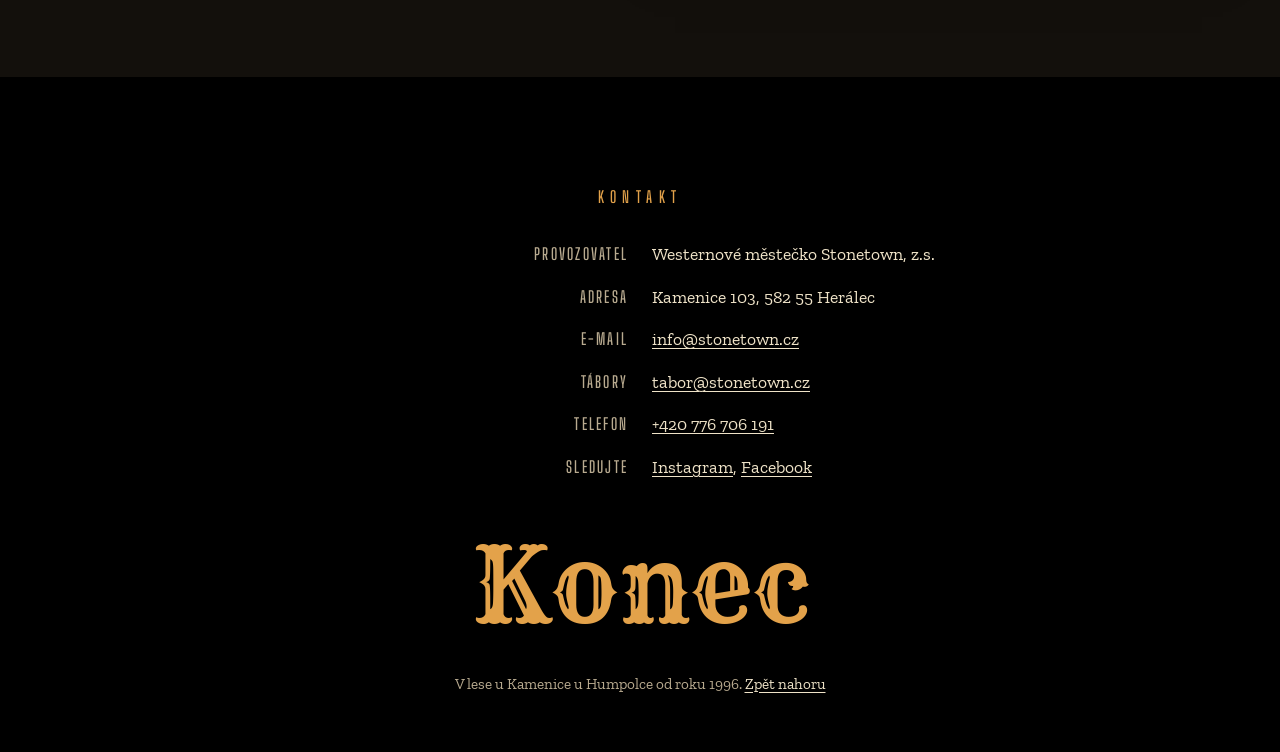
==== commit f764a65d: "Deploy da75aff" ====
--- a/a/index.html
+++ b/a/index.html
@@ -48,6 +48,7 @@
         <li><a href="#aktivity">Co zkusíte</a></li>
         <li><a href="#pribeh">Příběh</a></li>
         <li><a href="#programy">Programy</a></li>
+        <li><a href="#nabidka">Tábor a akce</a></li>
         <li><a href="#program">Program roku</a></li>
         <li><a href="#cesta">Cesta</a></li>
       </ul>
@@ -58,6 +59,7 @@
           <li><a href="#aktivity">Co zkusíte</a></li>
           <li><a href="#pribeh">Příběh</a></li>
           <li><a href="#programy">Programy</a></li>
+        <li><a href="#nabidka">Tábor a akce</a></li>
           <li><a href="#program">Program roku</a></li>
           <li><a href="#cesta">Cesta</a></li>
         </ul>
@@ -80,7 +82,7 @@
   </div>
   <div class="hero__title">
     <h1 id="hero-t"><span class="hero__name">Stonetown</span></h1>
-    <p class="hero__tag">Westernové městečko v lese na Vysočině · od roku 1996</p>
+    <p class="hero__tag">Westernové městečko v lese na Vysočině, od roku 1996</p>
   </div>
   <div class="hero__body">
     <p class="hero__lede">Opravdové městečko Divokého západu u Kamenice u Humpolce. Banka, úřad šerifa, kavárna, kasino, obchod i kostel se zvonem. Žádný dům tu není jen kulisa.</p>
@@ -127,7 +129,7 @@
 <!-- 3 · Activities as the opening cast list -->
 <section class="scene scene--acts" id="aktivity" aria-labelledby="aktivity-t">
   <div class="wrap">
-    <div class="head">
+    <div class="head head--card">
       <h2 id="aktivity-t" class="h2">Osm disciplín<br>Divokého západu</h2>
       <p class="big-p">U každé je někdo, kdo poradí nebo předvede, jak na to. Mezi tím na verandě kavárny voní káva a domácí jablečný štrúdl.</p>
     </div>
@@ -154,7 +156,10 @@
         <p>Na Mainstreet dnes stojí banka, úřad šerifa, kavárna, kasino, obchod a kostel se zvonem. Je tu i kožedělná dílna a truhlářský koutek. Městečko slouží jako kulisa pro LARP i pro filmaře: westerny, historické filmy, reklamy a hudební klipy.</p>
         <p class="src">Podle reportáže Českého rozhlasu z 25. 9. 2021.</p>
       </div>
-      <p class="story__year" aria-hidden="true">1996<small>městečko v provozu od roku</small></p>
+      <blockquote class="subtitle">
+        <p>„Není tu jediný barák, který by byl jenom kulisou. Jsou to všechno plnohodnotné funkční objekty.“</p>
+        <footer>Petr Řádek, starosta Stonetownu, pro Český rozhlas</footer>
+      </blockquote>
     </div>
   </div>
   <div class="strip" aria-label="Záběry z městečka">
@@ -164,11 +169,11 @@
     </figure>
     <figure class="strip__f">
       <img src="../img/a-leto-700.webp" srcset="../img/a-leto-700.webp 700w, ../img/a-leto-1400.webp 1400w" sizes="(max-width: 50rem) 88vw, 46vw" width="1400" height="586" alt="Městečko v létě: dvoupatrové dřevěné domy s balkony a prašná ulice." loading="lazy">
-      <figcaption><span>„Není tu jediný barák, který by byl jenom kulisou. Jsou to všechno plnohodnotné funkční objekty.“</span></figcaption>
+      <figcaption><span>Mainstreet v létě. Domy s verandami stojí na obou stranách ulice.</span></figcaption>
     </figure>
     <figure class="strip__f">
       <img src="../img/a-zima-800.webp" srcset="../img/a-zima-800.webp 800w, ../img/a-zima-1600.webp 1600w" sizes="(max-width: 50rem) 88vw, 46vw" width="1600" height="669" alt="Mainstreet pod sněhem, vlevo budova General Store." loading="lazy">
-      <figcaption><span>Petr Řádek, starosta Stonetownu · Český rozhlas, 2021</span></figcaption>
+      <figcaption><span>V zimě se tu táboří a soutěží Lovci kožešin.</span></figcaption>
     </figure>
   </div>
 </section>
@@ -176,7 +181,7 @@
 <!-- 5 · Programmes + inquiry -->
 <section class="scene scene--progs" id="programy" aria-labelledby="programy-t">
   <div class="wrap">
-    <div class="head">
+    <div class="head head--stack">
       <h2 id="programy-t" class="h2">Vyberte program,<br>zbytek domluvíme</h2>
       <p class="big-p">Školní výlet trvá asi 3 hodiny a stojí zhruba 150–250 Kč na dítě podle velikosti skupiny. Doprovod neplatí, děti dostanou pracovní listy, stravování po domluvě. Rezervace je nutná.</p>
     </div>
@@ -184,17 +189,42 @@
       <noscript><p>Nabídka programů se načítá skriptem. Napište nám na info@stonetown.cz nebo zavolejte na +420 776 706 191.</p></noscript>
     </div>
     <p class="sample">Termíny a kapacity v této ukázce jsou vzorová data.</p>
-    <div class="extras">
-      <article class="extra">
-        <h3>Letní tábor</h3>
-        <p>V roce 2026 třicátý ročník: „Čarodějův učeň“, 5.–18. 7. 2026, pro děti od 7 do 15 let. V zimě se tu táboří a soutěží Lovci kožešin.</p>
-        <a href="mailto:tabor@stonetown.cz">tabor@stonetown.cz</a>
-      </article>
-      <article class="extra">
-        <h3>LARP a natáčení</h3>
-        <p>Celé městečko jako kulisa pro LARP i pro filmaře: westerny, historické filmy, reklamy a hudební klipy.</p>
-        <a href="mailto:info@stonetown.cz">info@stonetown.cz</a>
-      </article>
+  </div>
+</section>
+
+<!-- 5b · Everything else the town does -->
+<section class="scene scene--more" id="nabidka" aria-labelledby="nabidka-t">
+  <div class="wrap more">
+    <figure class="more__still">
+      <img src="../img/a-bic-700.webp" srcset="../img/a-bic-700.webp 700w, ../img/a-bic-1360.webp 1360w" sizes="(max-width: 58rem) 100vw, 40vw" width="1360" height="569" alt="Vystoupení s bičem na louce, diváci sedí na lavicích před srubem." loading="lazy">
+      <figcaption>Vystoupení s bičem na louce za městečkem.</figcaption>
+    </figure>
+    <div class="more__body">
+      <h2 id="nabidka-t" class="h2">Také na programu</h2>
+      <ul class="bill">
+        <li>
+          <h3>Letní tábor 2026</h3>
+          <p>Třicátý ročník „Čarodějův učeň – Tajemství Černého mlýna“. 5.–18. 7. 2026, děti od 7 do 15 let, jídlo pětkrát denně.</p>
+          <p class="bill__meta"><b>8 250 Kč</b> <a href="mailto:tabor@stonetown.cz">tabor@stonetown.cz</a></p>
+        </li>
+        <li>
+          <h3>Ubytování ve srubech</h3>
+          <p>Deset pokojů a 72 lůžek přímo v městečku, v sezóně. Hodí se pro tábory, školy v přírodě a vícedenní akce.</p>
+          <p class="bill__meta"><b>120–240 Kč</b> za osobu a noc</p>
+          <p class="tbc">Údaje z veřejných katalogů, ověříme s provozovatelem.</p>
+        </li>
+        <li>
+          <h3>Oslavy, svatby, firemní akce</h3>
+          <p>Celé městečko pro vaši akci: banka, úřad šerifa, kasino i kostel se zvonem. Program připravíme na míru.</p>
+          <p class="bill__meta"><a href="mailto:info@stonetown.cz">info@stonetown.cz</a></p>
+          <p class="tbc">Nabídku ověříme s provozovatelem.</p>
+        </li>
+        <li>
+          <h3>LARP a natáčení</h3>
+          <p>Městečko slouží jako kulisa pro LARP i pro filmaře: westerny, historické filmy, reklamy a hudební klipy.</p>
+          <p class="bill__meta"><a href="mailto:info@stonetown.cz">info@stonetown.cz</a></p>
+        </li>
+      </ul>
     </div>
   </div>
 </section>
@@ -226,10 +256,6 @@
       <p class="marquee__foot">Sezónu 2027 doplníme, jakmile bude vyhlášená.</p>
      </div>
     </div>
-    <figure class="still">
-      <img src="../img/a-bic-700.webp" srcset="../img/a-bic-700.webp 700w, ../img/a-bic-1360.webp 1360w" sizes="(max-width: 60rem) 100vw, 60rem" width="1360" height="569" alt="Vystoupení s bičem na louce, diváci sedí na lavicích před srubem." loading="lazy">
-      <figcaption>Vystoupení s bičem na louce</figcaption>
-    </figure>
   </div>
 </section>
 
@@ -284,7 +310,7 @@
       <div><dt>E-mail</dt><dd><a href="mailto:info@stonetown.cz">info@stonetown.cz</a></dd></div>
       <div><dt>Tábory</dt><dd><a href="mailto:tabor@stonetown.cz">tabor@stonetown.cz</a></dd></div>
       <div><dt>Telefon</dt><dd><a href="tel:+420776706191">+420 776 706 191</a></dd></div>
-      <div><dt>Sledujte</dt><dd><a href="https://www.instagram.com/stonetown_wm/">Instagram</a> · <a href="https://www.facebook.com/p/Westernov%C3%A9-m%C4%9Bste%C4%8Dko-Stonetown-100056993868302/">Facebook</a></dd></div>
+      <div><dt>Sledujte</dt><dd><a href="https://www.instagram.com/stonetown_wm/">Instagram</a>, <a href="https://www.facebook.com/p/Westernov%C3%A9-m%C4%9Bste%C4%8Dko-Stonetown-100056993868302/">Facebook</a></dd></div>
     </dl>
     <p class="credits__end" aria-hidden="true">Konec</p>
     <p class="credits__small">V lese u Kamenice u Humpolce od roku 1996. <a href="#top">Zpět nahoru</a></p>
--- a/a/style.css
+++ b/a/style.css
@@ -30,7 +30,9 @@
   overflow-x: hidden;
 }
 .defs { position: absolute; }
-a { text-underline-offset: .18em; }
+a { text-underline-offset: .18em; text-decoration-thickness: .07em; }
+::selection { background: var(--amber); color: #170f07; }
+html { scrollbar-color: #5a4a36 var(--black); caret-color: var(--amber); accent-color: var(--rust); }
 :focus-visible { outline: 3px solid var(--amber-hi); outline-offset: 3px; }
 .wrap { width: min(80rem, 100% - 2 * var(--pad)); margin-inline: auto; }
 .skip:focus { z-index: 60; }
@@ -160,7 +162,7 @@
 @keyframes rise { from { transform: translateY(.18em); opacity: 0; } to { transform: none; opacity: 1; } }
 .hero__tag {
   margin-top: .9rem;
-  font: 600 clamp(1rem, 2vw, 1.45rem)/1.2 var(--display); letter-spacing: .2em; text-transform: uppercase; color: var(--bone);
+  font: 600 clamp(1rem, 2vw, 1.45rem)/1.2 var(--display); letter-spacing: .12em; text-transform: uppercase; color: var(--bone);
 }
 .hero__body { display: grid; justify-items: center; gap: 1.4rem; margin-top: clamp(1.2rem, 3vw, 2rem); padding-inline: var(--pad); text-align: center; max-width: 52rem; }
 .hero__lede { font-size: clamp(1.08rem, 1.6vw, 1.3rem); color: var(--bone); max-width: 44ch; }
@@ -182,7 +184,7 @@
 .scene--acts { background: var(--black); }
 .scene--story { background: var(--earth); padding-bottom: 0; }
 .scene--progs { background: var(--coal); }
-.scene--form { background: var(--black); }
+.scene--form { background: var(--coal); }
 .scene--events { background: linear-gradient(180deg, #2a0e09, #1a0906); }
 .scene--way { background: var(--coal); }
 .scene > * { position: relative; }
@@ -196,6 +198,10 @@
 .head { display: grid; gap: 1.2rem 4rem; grid-template-columns: minmax(0, 1.1fr) minmax(0, 1fr); align-items: end; margin-bottom: clamp(2.2rem, 5vw, 3.8rem); }
 .head .big-p { color: var(--mute); max-width: 40ch; }
 @media (max-width: 52rem) { .head { grid-template-columns: 1fr; } }
+.head--card { grid-template-columns: 1fr; justify-items: center; text-align: center; }
+.head--card .big-p { max-width: 46ch; }
+.head--stack { grid-template-columns: 1fr; max-width: 56rem; }
+.head--stack .big-p { max-width: 60ch; }
 
 /* ---------- season & ticket ---------- */
 .season { display: grid; gap: clamp(2.5rem, 6vw, 5rem); grid-template-columns: minmax(0, 1fr) minmax(0, 1.05fr); align-items: center; }
@@ -243,27 +249,26 @@
 /* ---------- opening cast list ---------- */
 .cast { display: grid; grid-template-columns: repeat(2, minmax(0, 1fr)); column-gap: clamp(2rem, 6vw, 6rem); border-top: 1px solid var(--line); }
 .cast li {
-  display: flex; align-items: baseline; gap: 1rem;
-  padding-block: clamp(1rem, 2vw, 1.5rem);
+  display: grid; grid-template-columns: auto minmax(1.5rem, 1fr) minmax(0, 13.5rem); align-items: center; gap: 1rem;
+  min-height: 5.5rem; padding-block: 1rem;
   border-bottom: 1px solid var(--line);
 }
-.cast h3 { flex: none; font: 800 clamp(2rem, 3.6vw, 3.3rem)/.95 var(--display); text-transform: uppercase; letter-spacing: .01em; color: var(--bone); }
-.cast i { flex: 1 1 1.5rem; min-width: 1.5rem; border-bottom: 2px dotted rgba(227, 162, 74, .45); transform: translateY(-.35em); }
-.cast p { flex: 0 1 15rem; text-align: right; font-style: italic; color: var(--mute); line-height: 1.4; }
-.cast li:hover h3 { color: var(--amber-hi); }
+.cast h3 { font: 800 clamp(1.9rem, 3.2vw, 3rem)/.95 var(--display); text-transform: uppercase; letter-spacing: .01em; color: var(--bone); }
+.cast i { height: 0; border-bottom: 2px dotted rgba(227, 162, 74, .5); }
+.cast p { color: var(--mute); line-height: 1.4; font-size: 1rem; }
 @media (max-width: 52rem) { .cast { grid-template-columns: 1fr; } }
-@media (max-width: 30rem) {
-  .cast li { flex-wrap: wrap; gap: .3rem; }
+@media (max-width: 36rem) {
+  .cast li { grid-template-columns: 1fr; gap: .35rem; min-height: 0; }
   .cast i { display: none; }
-  .cast p { flex-basis: 100%; text-align: left; }
 }
 
 /* ---------- story & filmstrip ---------- */
 .story { display: grid; grid-template-columns: minmax(0, 1.3fr) minmax(0, 1fr); gap: 2rem 4rem; align-items: center; }
 .story__text { display: grid; gap: 1.2rem; }
-.story__year { font: 800 clamp(6rem, 17vw, 16rem)/.8 var(--display); color: transparent; -webkit-text-stroke: 2px rgba(227, 162, 74, .75); text-align: center; letter-spacing: -.02em; }
-.story__year small { display: block; margin-top: 1.2rem; font: 600 1rem/1.3 var(--display); letter-spacing: .3em; text-transform: uppercase; color: var(--mute); -webkit-text-stroke: 0; }
-@media (max-width: 58rem) { .story { grid-template-columns: 1fr; } .story__year { text-align: left; } }
+.subtitle { display: grid; gap: 1rem; padding: clamp(1.4rem, 3vw, 2.2rem); background: #050403; border-left: 1px solid var(--line); }
+.subtitle p { font: 400 clamp(1.35rem, 2.3vw, 1.85rem)/1.35 var(--text); color: #f6dd76; text-wrap: balance; }
+.subtitle footer { color: var(--mute); font-size: 1rem; }
+@media (max-width: 58rem) { .story { grid-template-columns: 1fr; } }
 .story__text p:not(.big-p) { color: var(--mute); max-width: 62ch; }
 .story__text .h2 { max-width: 14ch; }
 .src { font-style: italic; font-size: .95rem; }
@@ -288,28 +293,56 @@
   .strip__f { scroll-snap-align: center; }
 }
 
-/* ---------- programmes ---------- */
-.progs { --prog-gap: clamp(.9rem, 1.6vw, 1.3rem); grid-template-columns: repeat(auto-fit, minmax(min(100%, 17rem), 1fr)); }
-.prog { position: relative; padding-top: 1.3rem; border-top: 2px solid var(--bone); }
-.prog__for { font: italic 400 1rem/1.2 var(--text); color: var(--amber); }
-.prog__title { font: 800 clamp(1.7rem, 2.4vw, 2.1rem)/.95 var(--display); text-transform: uppercase; }
-.prog__sum { color: var(--mute); }
-.prog__acts { display: block; font-size: .95rem; color: var(--bone); }
+/* ---------- programmes: a screening schedule, one row per programme ---------- */
+.progs { --prog-gap: 0; grid-template-columns: 1fr; border-top: 2px solid var(--bone); }
+.prog {
+  display: grid; gap: .6rem clamp(1.5rem, 4vw, 3.5rem);
+  grid-template-columns: minmax(0, 1.5fr) minmax(0, 1fr) auto;
+  grid-template-areas: "for facts cta" "title facts cta" "sum terms cta" "acts terms cta";
+  grid-template-rows: auto auto auto 1fr;
+  padding-block: clamp(1.6rem, 3vw, 2.4rem);
+  border-bottom: 1px solid var(--line);
+}
+.prog__for { grid-area: for; font: italic 400 1.05rem/1.2 var(--text); color: var(--amber); }
+.prog__title { grid-area: title; font: 800 clamp(2rem, 3.4vw, 3rem)/.95 var(--display); text-transform: uppercase; }
+.prog__sum { grid-area: sum; color: var(--mute); max-width: 52ch; }
+.prog__acts { grid-area: acts; display: block; font-size: 1rem; color: var(--bone); }
 .prog__acts li { display: inline; }
 .prog__acts li:not(:last-child)::after { content: ', '; }
-.prog__facts { padding-block: .8rem; border-block: 1px solid var(--line); }
-.prog__facts dt { font: 600 .78rem/1.2 var(--display); letter-spacing: .14em; text-transform: uppercase; opacity: 1; color: var(--mute); }
-.prog__facts dd { font: 800 1.15rem/1.1 var(--display); letter-spacing: .02em; }
-.prog__terms-l { color: var(--mute); font-size: .9rem; }
-.chip { display: inline-block; padding: .2rem .5rem; font: 600 .9rem/1.2 var(--display); letter-spacing: .06em; border: 1px solid rgba(227, 162, 74, .7); color: var(--bone); }
+.prog__facts { grid-area: facts; align-self: end; grid-template-columns: repeat(3, auto); gap: .2rem 1.6rem; }
+.prog__facts dt { font: 400 .95rem/1.2 var(--text); opacity: 1; color: var(--mute); }
+.prog__facts dd { font: 800 1.35rem/1.1 var(--display); letter-spacing: .02em; }
+.prog__terms { grid-area: terms; align-self: start; }
+.prog__terms-l { color: var(--mute); font-size: .95rem; width: 100%; }
+.prog__cta { grid-area: cta; align-self: center; margin: 0; }
+@media (max-width: 62rem) {
+  .prog { grid-template-columns: minmax(0, 1fr); grid-template-areas: "for" "title" "sum" "acts" "facts" "terms" "cta"; grid-template-rows: none; }
+  .prog__facts { align-self: start; padding-block: .8rem; border-block: 1px solid var(--line); }
+  .prog__cta { justify-self: start; margin-top: .4rem; }
+}
+@media (max-width: 26rem) { .prog__facts { column-gap: 1rem; } .prog__facts dd { font-size: 1.2rem; } }
+.chip { display: inline-block; padding: .3rem .6rem; font: 700 1rem/1.2 var(--display); letter-spacing: .04em; border: 1px solid rgba(227, 162, 74, .7); color: var(--bone); }
 .chip--posledni { border-color: var(--rust); background: rgba(194, 85, 47, .2); }
 .chip--obsazeno { color: var(--mute); border-color: var(--line); text-decoration: line-through; }
 .sample { margin-top: 1.2rem; color: var(--mute); font-size: .95rem; font-style: italic; }
-.extras { display: grid; grid-template-columns: repeat(auto-fit, minmax(min(100%, 22rem), 1fr)); gap: 1rem; margin-top: clamp(2rem, 4vw, 3rem); }
-.extra { display: grid; gap: .6rem; justify-items: start; padding-top: 1.2rem; border-top: 1px solid var(--line); }
-.extra h3 { font: 800 1.6rem/1 var(--display); text-transform: uppercase; color: var(--amber); }
-.extra p { color: var(--mute); }
-.extra a { color: var(--bone); font-weight: 600; }
+
+/* ---------- also showing: camp, cabins, events ---------- */
+.scene--more { background: var(--black); }
+.more { display: grid; grid-template-columns: minmax(0, .9fr) minmax(0, 1.1fr); gap: clamp(2rem, 6vw, 5rem); align-items: start; }
+@media (max-width: 58rem) { .more { grid-template-columns: 1fr; } .more__still { order: 2; } }
+.more__still { display: grid; gap: .8rem; margin-top: .6rem; }
+.more__still img { width: 100%; aspect-ratio: 1; object-fit: cover; object-position: 88% 50%; filter: sepia(.25) contrast(1.08); }
+@media (max-width: 58rem) { .more__still img { aspect-ratio: 3 / 2; } }
+.more__still figcaption { color: var(--mute); font-size: 1rem; }
+.bill { margin-top: clamp(1.6rem, 3vw, 2.4rem); border-top: 2px solid var(--bone); }
+.bill li { display: grid; gap: .55rem; padding-block: clamp(1.3rem, 2.4vw, 1.8rem); border-bottom: 1px solid var(--line); }
+.bill h3 { font: 800 clamp(1.7rem, 2.6vw, 2.3rem)/1 var(--display); text-transform: uppercase; color: var(--bone); }
+.bill p { color: var(--mute); max-width: 56ch; }
+.bill .bill__meta { display: flex; flex-wrap: wrap; align-items: baseline; gap: .4rem 1.4rem; color: var(--bone); }
+.bill__meta b { font: 800 1.5rem/1 var(--display); color: var(--amber); letter-spacing: .02em; }
+.bill__meta a { color: var(--bone); font-weight: 600; }
+.tbc { font-size: .95rem; font-style: italic; }
+.tbc::before { content: ''; display: inline-block; width: .45rem; height: .45rem; margin-right: .55rem; background: var(--rust); vertical-align: .12em; }
 
 /* ---------- the script page (form) ---------- */
 .script {
@@ -324,15 +357,27 @@
 .script::before { content: ''; position: absolute; top: 0; bottom: 0; left: clamp(.7rem, 2vw, 1.6rem); width: 1px; background: rgba(156, 29, 18, .35); }
 .script .h2 { color: var(--ink); font-size: clamp(2.2rem, 5vw, 4.2rem); max-width: 18ch; }
 .script__lede { margin: .9rem 0 clamp(1.8rem, 4vw, 2.8rem); font-size: 1.15rem; color: #3c2c1a; }
-.f-legend { font: 800 1.15rem/1 var(--display); letter-spacing: .14em; text-transform: uppercase; color: #6d2412; padding-bottom: .5rem; border-bottom: 2px solid rgba(34, 25, 15, .25); }
+.f-legend { font: 800 1.35rem/1 var(--display); letter-spacing: .04em; text-transform: uppercase; color: #6d2412; padding-bottom: .5rem; border-bottom: 2px solid rgba(34, 25, 15, .25); }
 .f-label { font-weight: 600; }
 .f-hint { color: #4a3a26; opacity: 1; }
 .f-input { background: var(--f-bg); }
-.f-side { box-shadow: 0 20px 40px -20px rgba(0, 0, 0, .7); }
-.f-side h3, .f-side .f-side__h { font: 800 1.5rem/1 var(--display); text-transform: uppercase; color: var(--amber); }
-.f-sum dt { opacity: 1; color: var(--mute); font: 600 .8rem/1.2 var(--display); letter-spacing: .14em; text-transform: uppercase; }
-.f-note { color: var(--mute); opacity: 1; }
-.f-submit { width: 100%; min-height: 3.2rem; font-size: 1.15rem; }
+/* the summary is the ticket stub torn off the script page */
+.f-side {
+  --f-side-bg: #e9d39f; --f-side-fg: var(--ink);
+  padding: 1.6rem 1.5rem 1.5rem;
+  background: linear-gradient(160deg, #f4e2b4, #e2c584);
+  border-top: 3px dashed rgba(34, 25, 15, .55);
+  box-shadow: 0 24px 40px -22px rgba(0, 0, 0, .7);
+  transform: rotate(1.2deg);
+}
+.f-side h3, .f-side .f-side__h { font: 800 1.8rem/1 var(--display); text-transform: uppercase; color: #6d2412; }
+.f-sum div { display: grid; gap: .1rem; padding-bottom: .6rem; border-bottom: 1px dashed rgba(34, 25, 15, .4); }
+.f-sum dt { opacity: 1; color: #4a3a26; font: 400 .95rem/1.2 var(--text); }
+.f-sum dd { font: 800 1.25rem/1.15 var(--display); letter-spacing: .02em; }
+.f-note { color: #3c2c1a; opacity: 1; font-size: .95rem; }
+@media (max-width: 56rem) { .f-side { transform: none; } }
+.f-submit { width: 100%; min-height: 3.2rem; font-size: 1.15rem; background: #6d2412; border-color: #6d2412; color: #fbefd6; }
+.f-submit:hover { background: #8a2f17; border-color: #8a2f17; }
 .f-done { color: var(--ink); }
 .f-done h3, .f-done__h { font: 800 2.2rem/1 var(--display); text-transform: uppercase; color: #6d2412; }
 .mail__body { font-size: .95rem; }
@@ -371,11 +416,8 @@
 .ev__date { font: 800 clamp(1.25rem, 2vw, 1.6rem)/1.1 var(--display); letter-spacing: .03em; color: #7a2214; text-transform: uppercase; }
 .ev__title { font: 800 clamp(1.5rem, 2.4vw, 2rem)/1 var(--display); text-transform: uppercase; letter-spacing: .03em; }
 .ev__text { margin-top: .35rem; color: #3a2b1b; }
-.ev__open { font: 600 .85rem/1.2 var(--display); letter-spacing: .14em; text-transform: uppercase; padding: .35rem .6rem; border: 2px solid #120c07; white-space: nowrap; }
+.ev__open { font: 700 .95rem/1.2 var(--display); letter-spacing: .06em; text-transform: uppercase; padding: .35rem .6rem; border: 2px solid #120c07; white-space: nowrap; }
 .marquee__foot { margin-top: 1rem; font-style: italic; color: #3a2b1b; }
-.still { margin-top: clamp(2rem, 5vw, 3.5rem); display: grid; gap: .7rem; }
-.still img { width: 100%; aspect-ratio: 2.39 / 1; object-fit: cover; box-shadow: 0 30px 60px -30px #000; }
-.still figcaption { font: 600 .9rem/1 var(--display); letter-spacing: .2em; text-transform: uppercase; color: var(--mute); }
 @media (max-width: 44rem) { .ev__open { white-space: normal; } .marquee { padding: 1.1rem; } }
 
 /* ---------- way ---------- */
@@ -399,7 +441,7 @@
 .credits__t { font: 600 1rem/1 var(--display); letter-spacing: .4em; text-transform: uppercase; color: var(--amber); }
 .credits__list { display: grid; gap: .9rem; width: min(40rem, 100%); }
 .credits__list div { display: grid; grid-template-columns: 1fr 1fr; gap: 1.5rem; align-items: baseline; }
-.credits__list dt { text-align: right; font: 600 .95rem/1.3 var(--display); letter-spacing: .2em; text-transform: uppercase; color: var(--mute); }
+.credits__list dt { text-align: right; font: 600 1rem/1.3 var(--display); letter-spacing: .14em; text-transform: uppercase; color: var(--mute); }
 .credits__list dd { text-align: left; font-size: 1.1rem; }
 .credits__list a { color: var(--bone); }
 .credits__list a:hover { color: var(--amber-hi); }
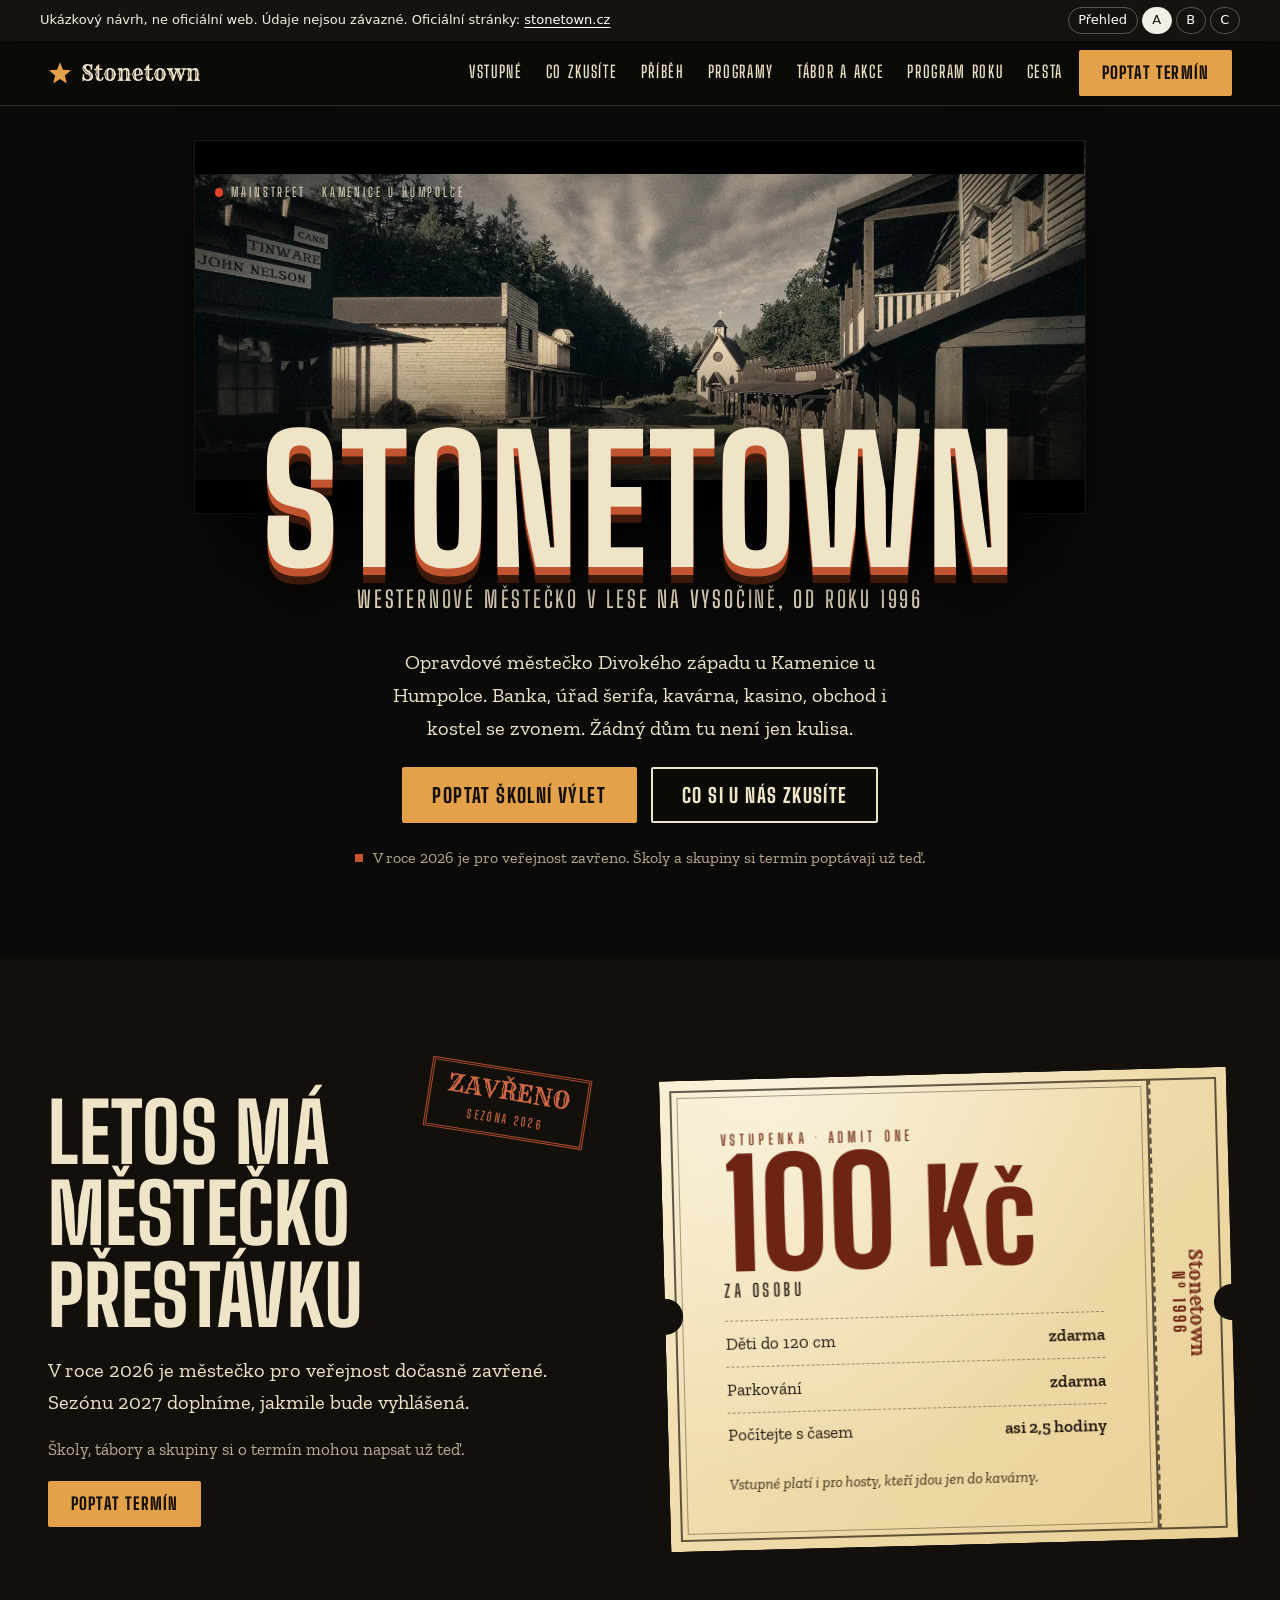
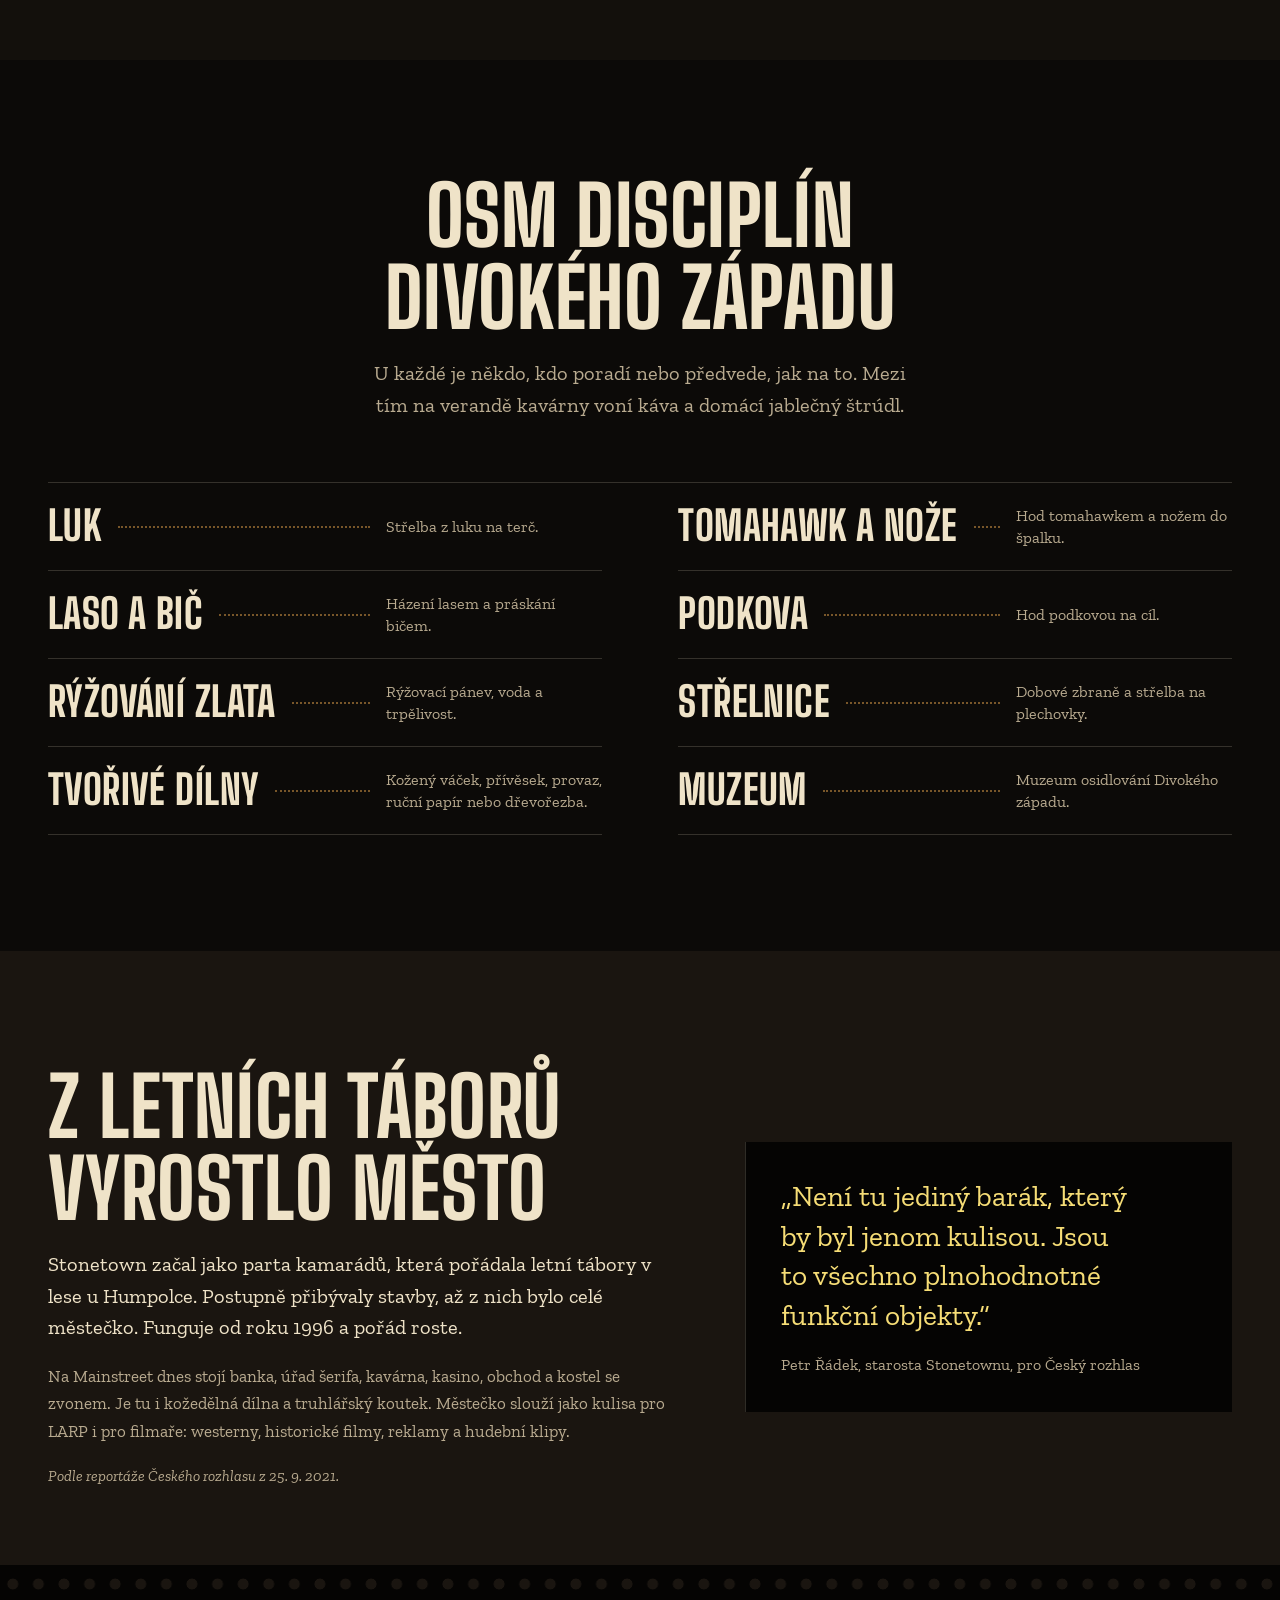
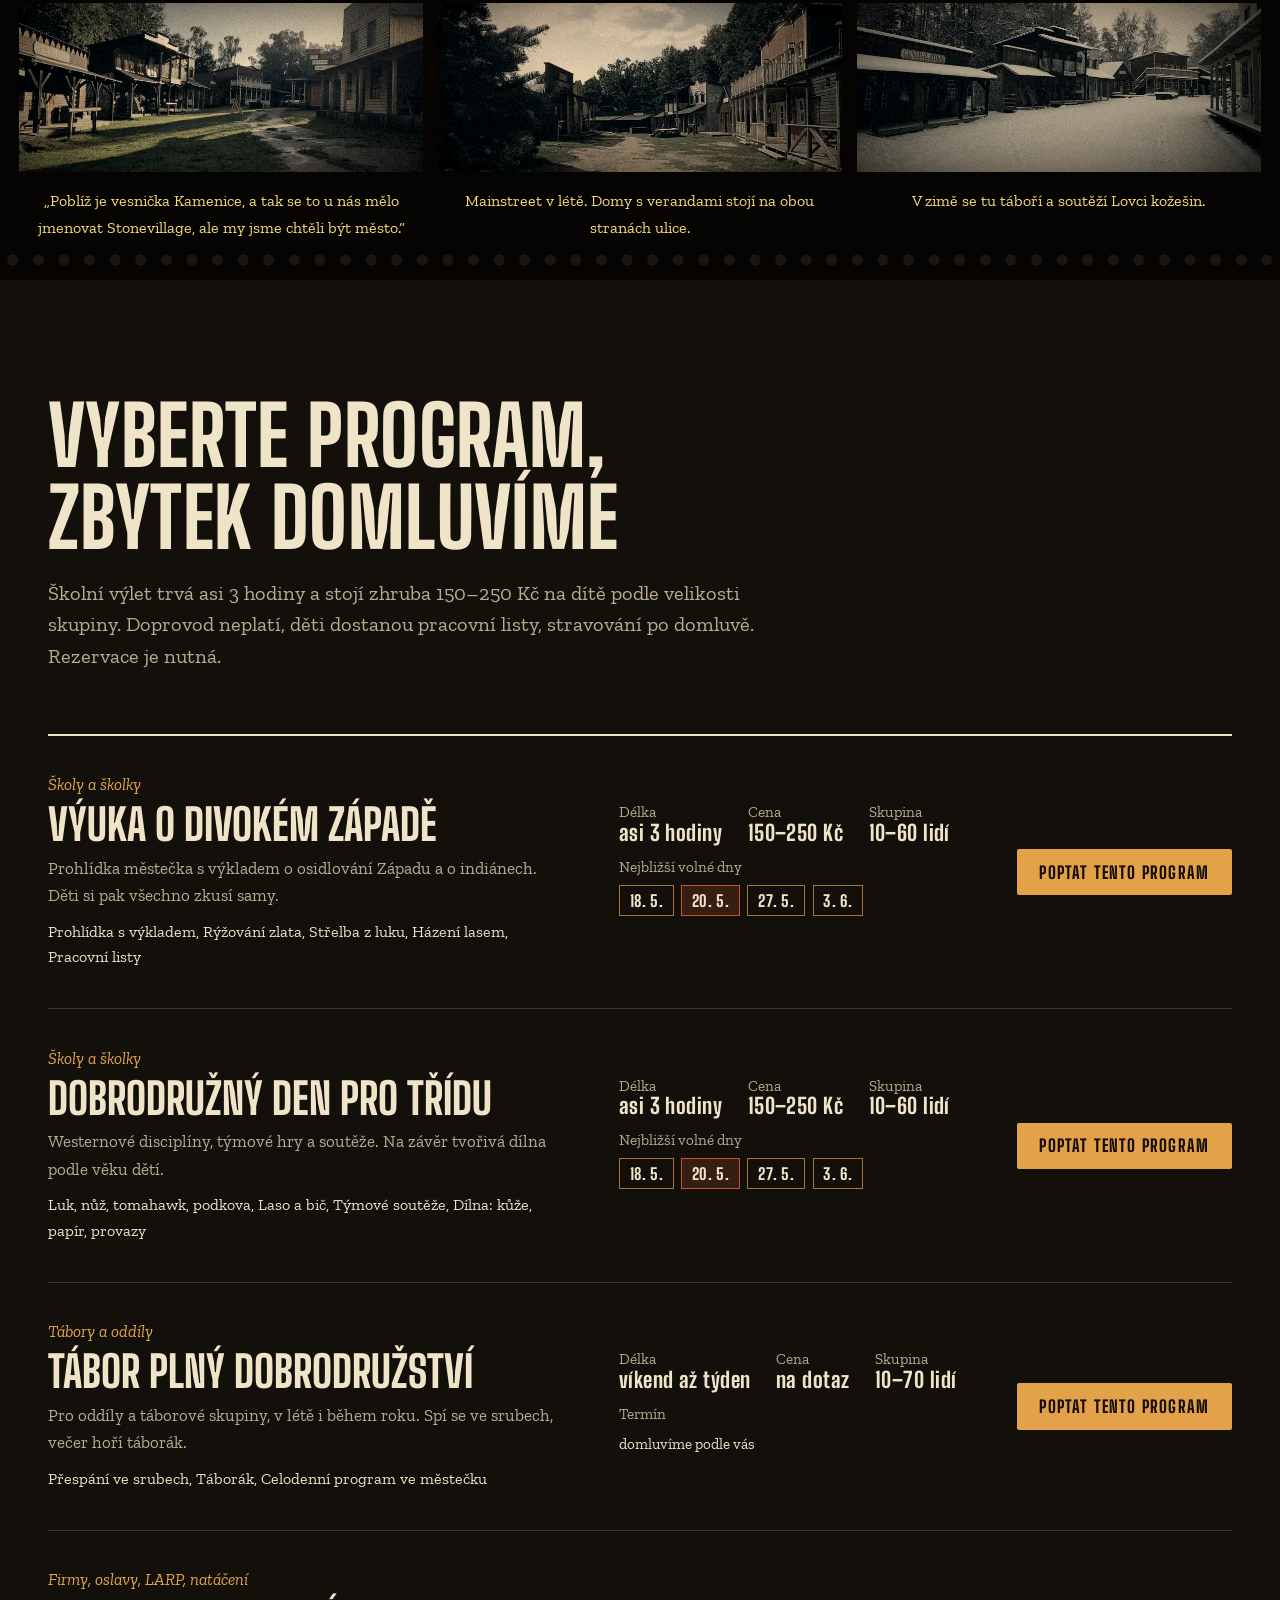
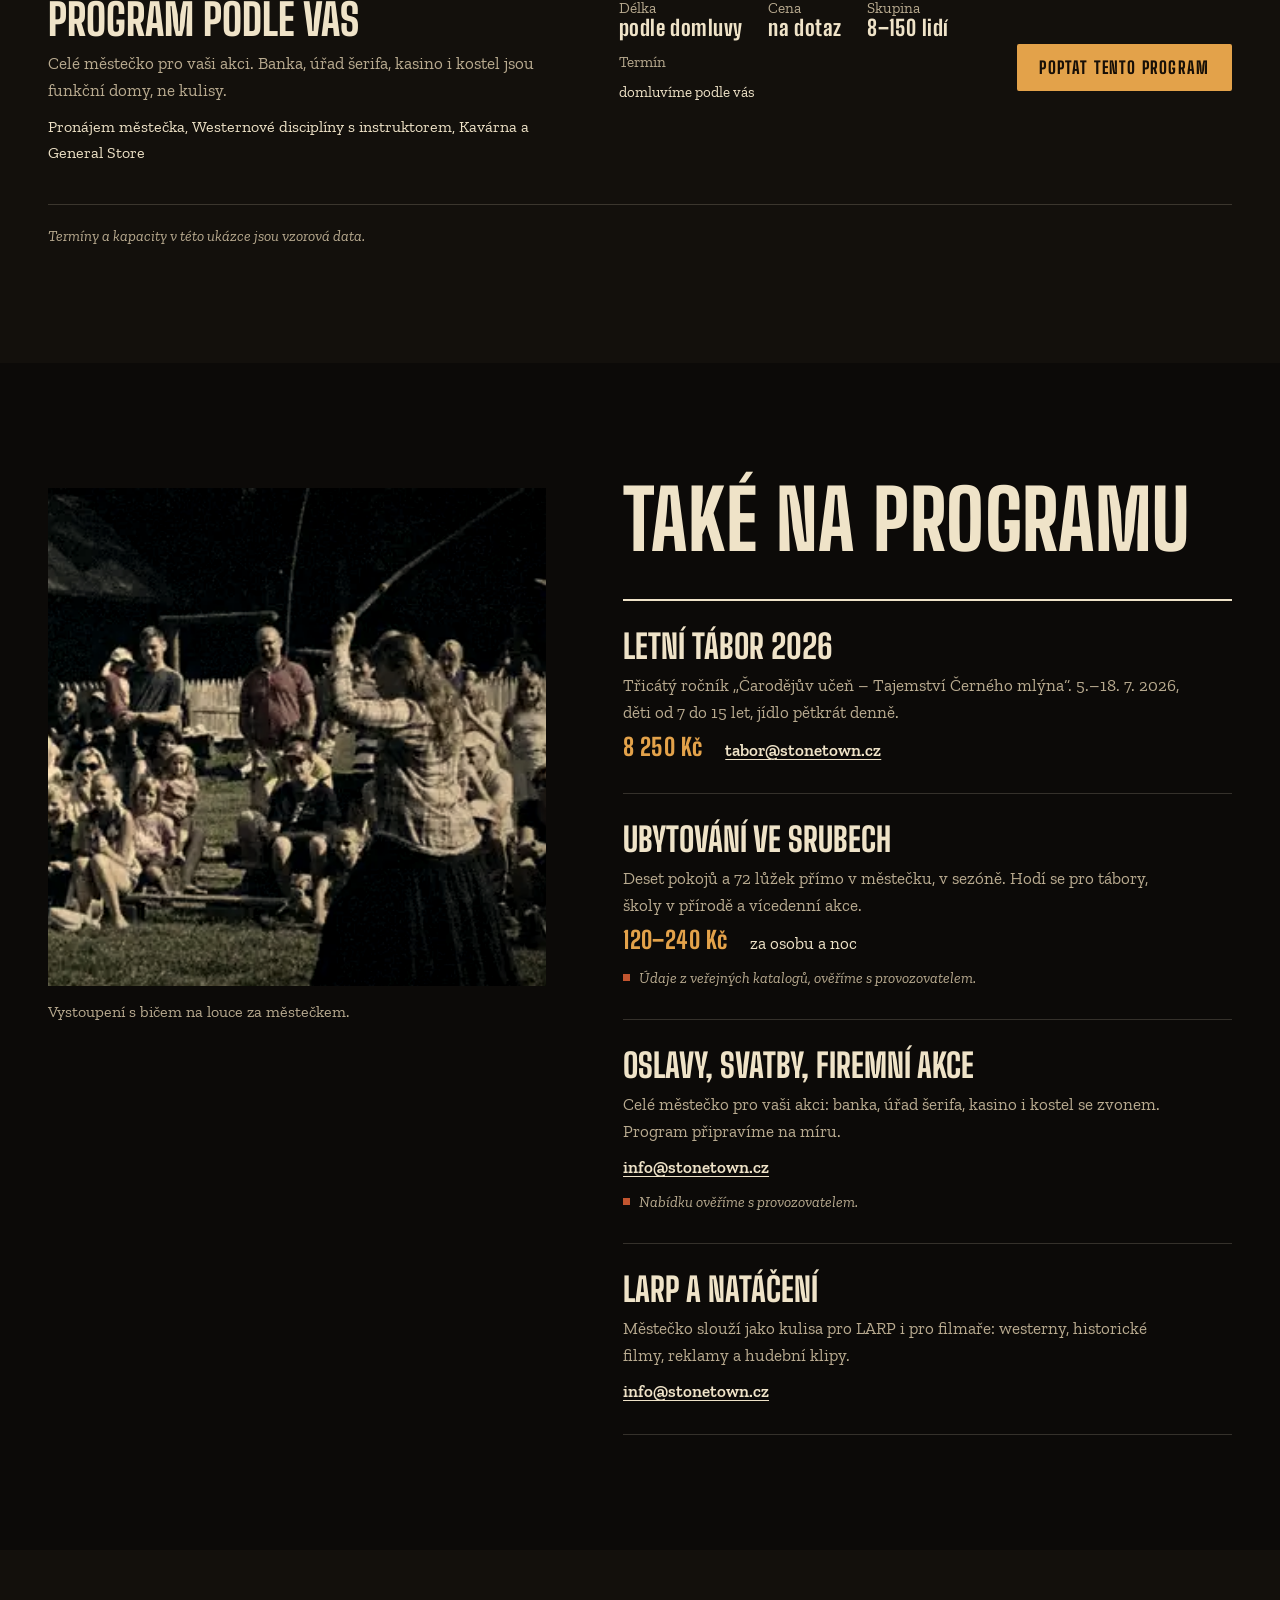
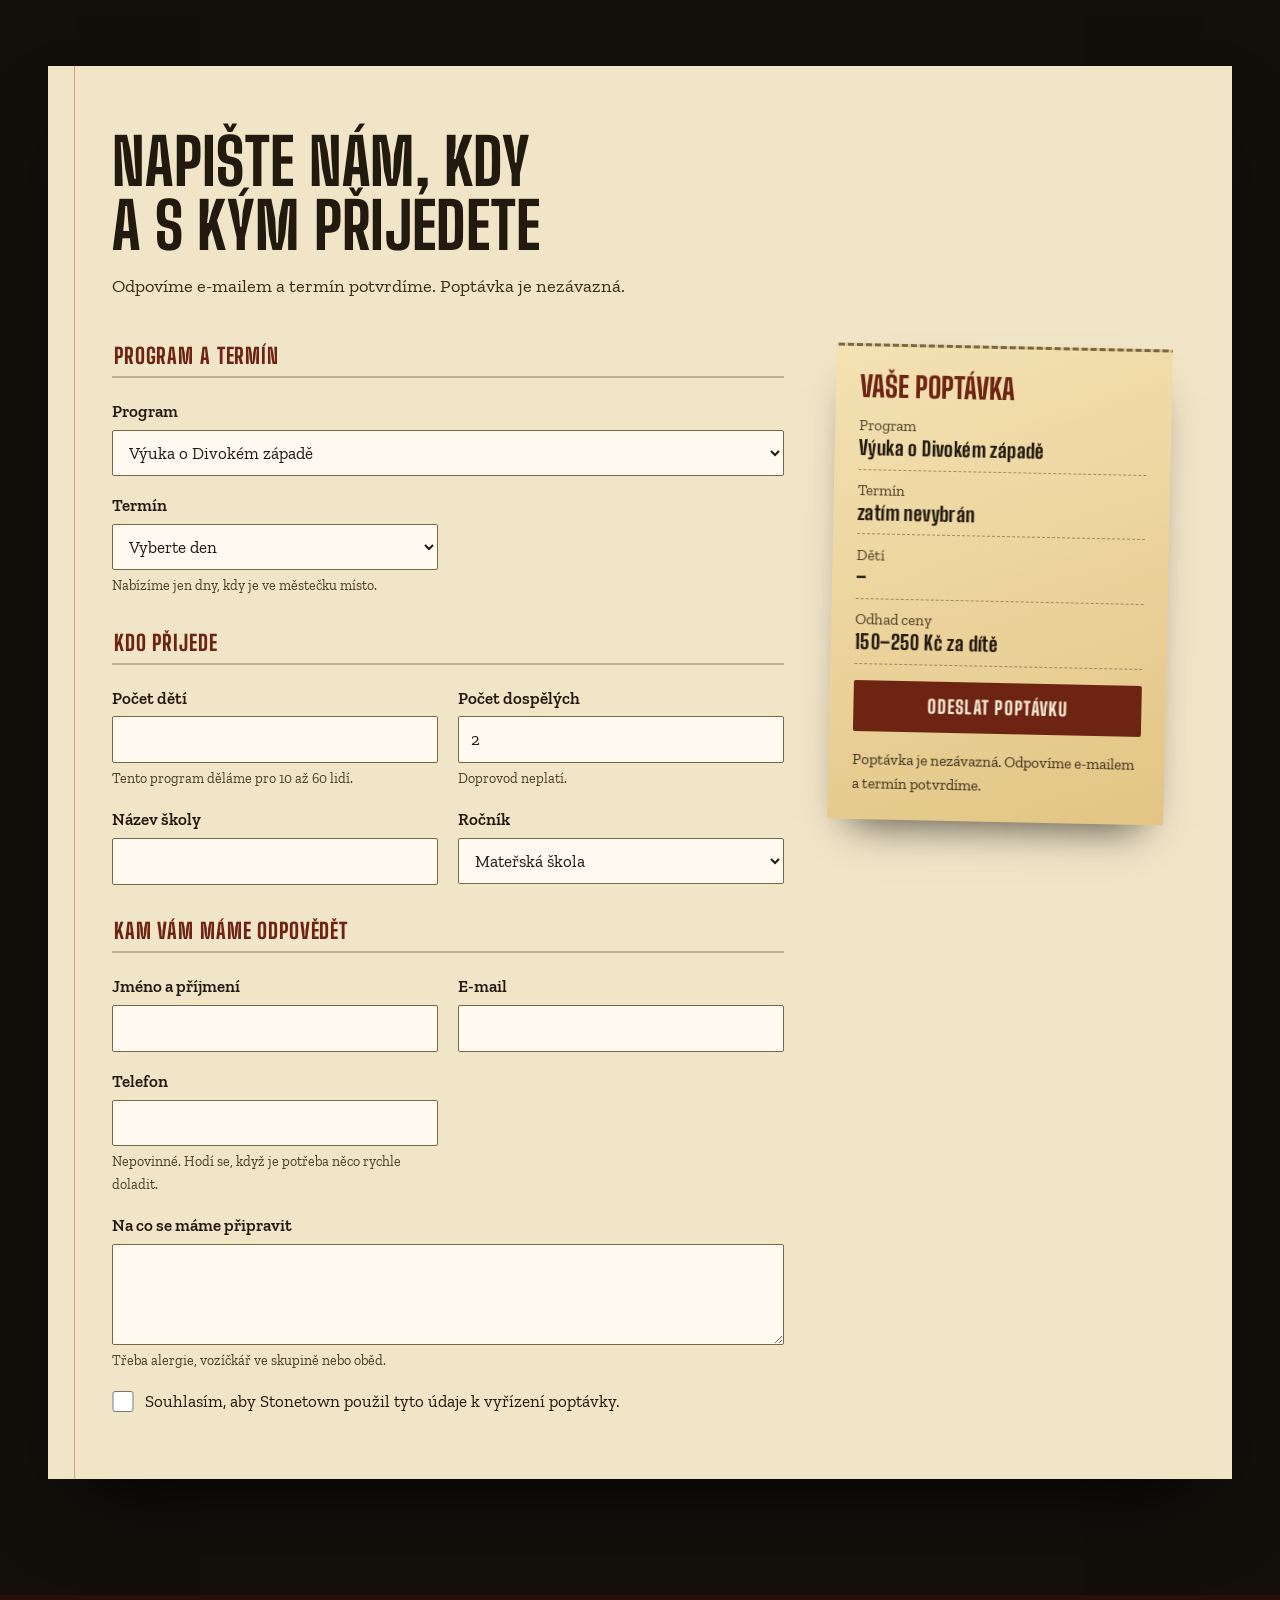
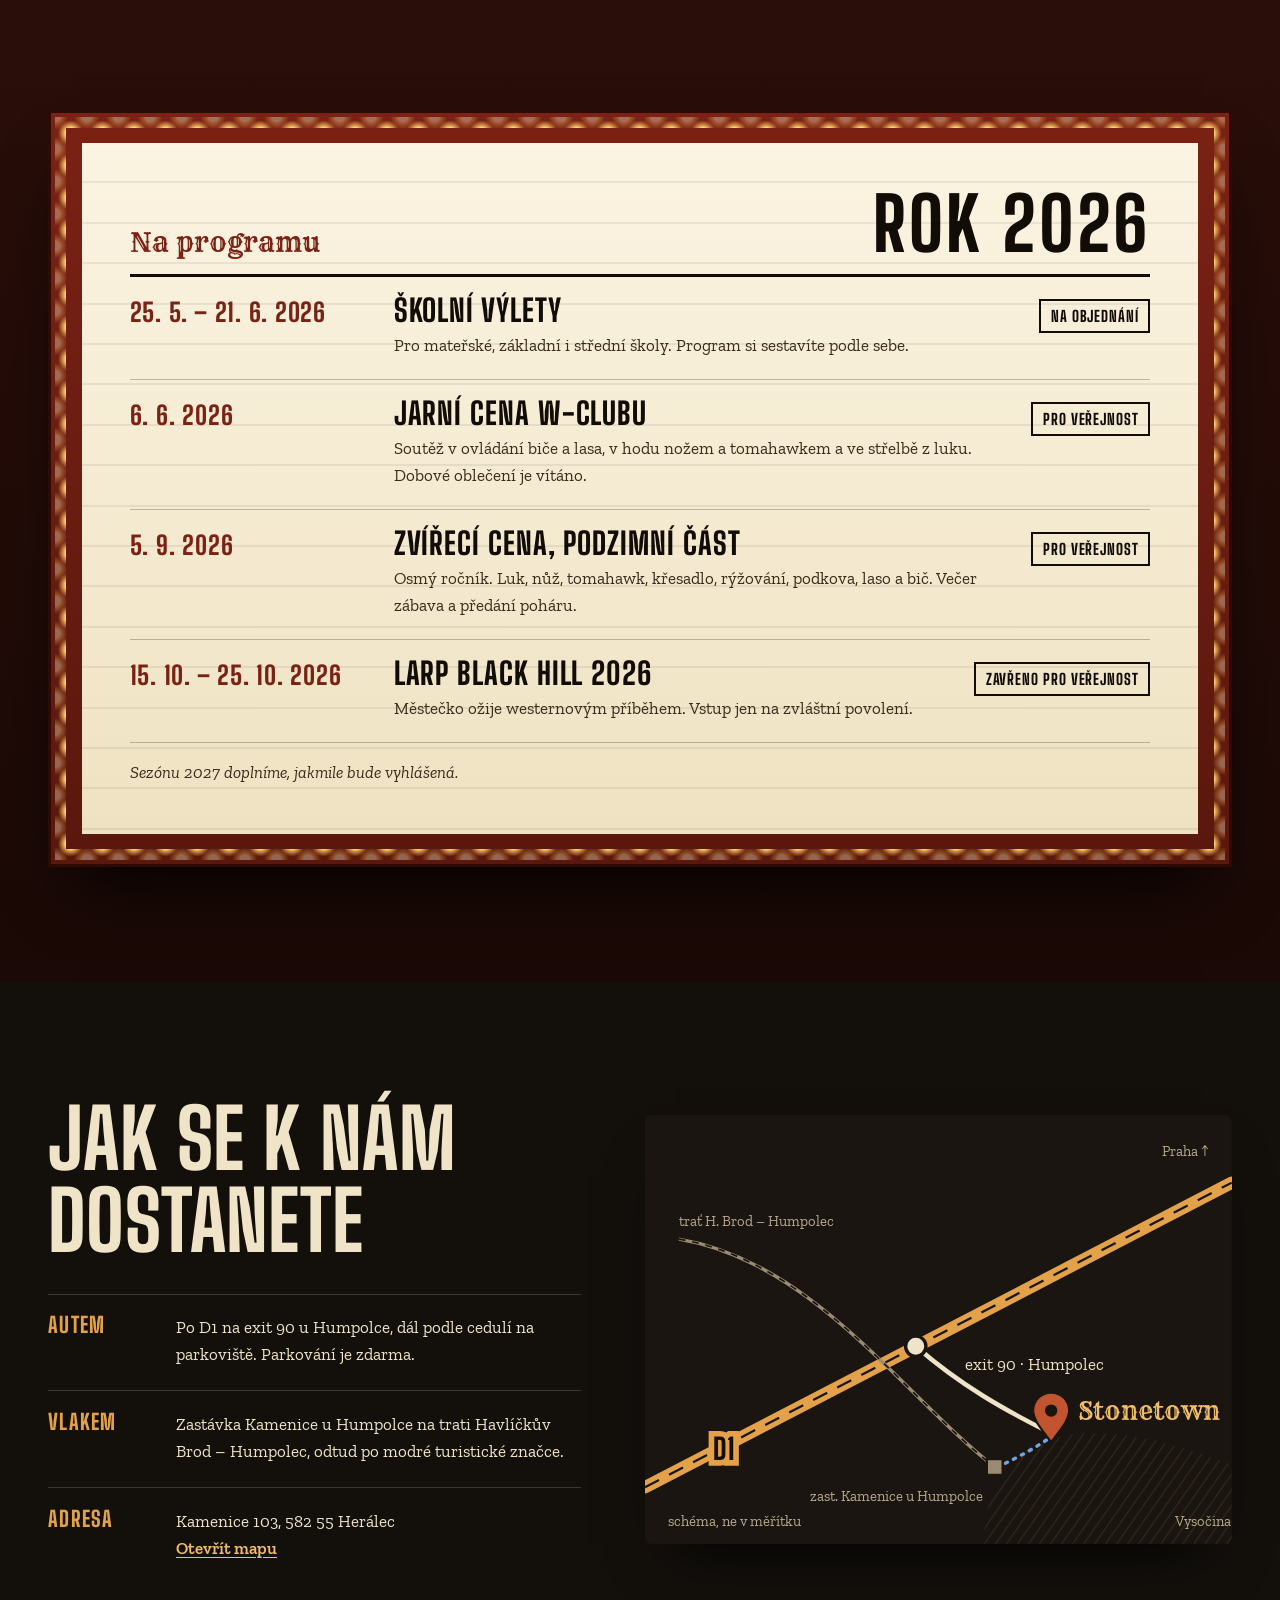
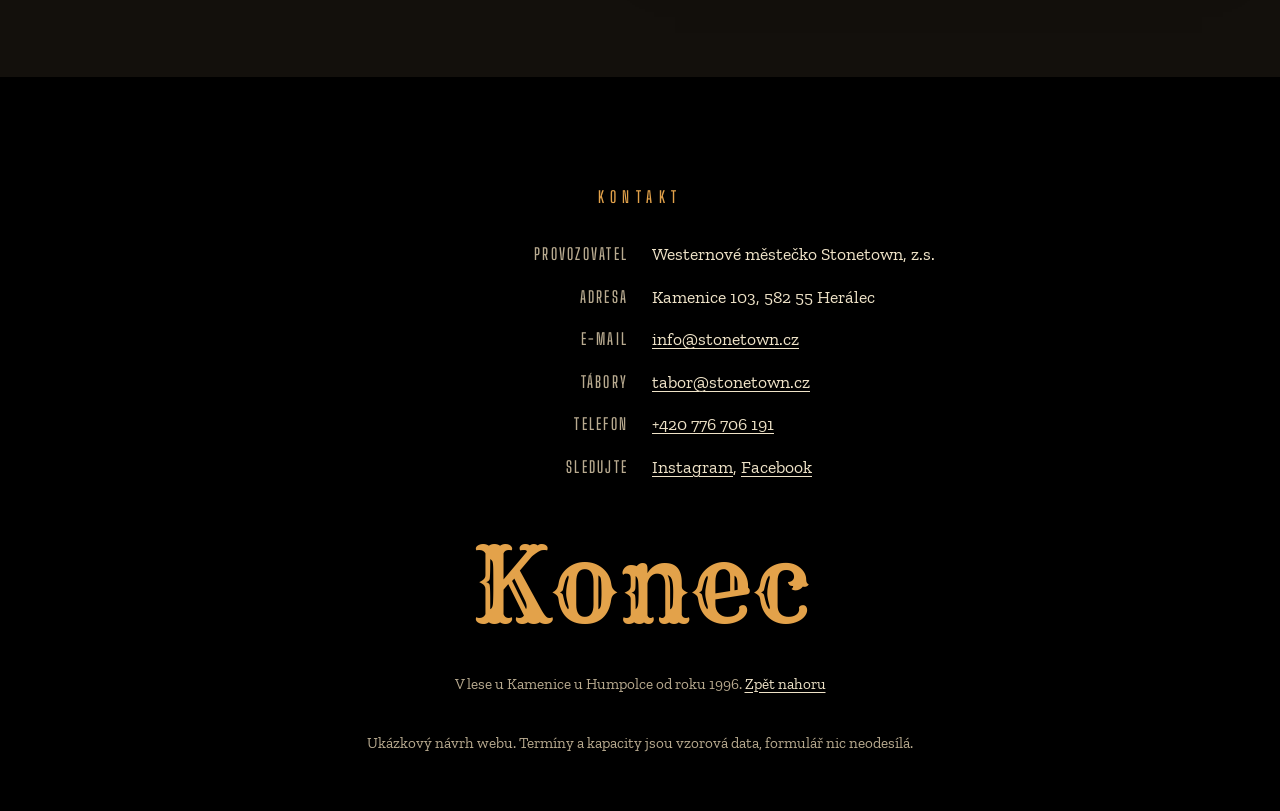
==== commit af98e2ce: "Deploy e3a1937" ====
--- a/a/index.html
+++ b/a/index.html
@@ -4,7 +4,7 @@
 <meta charset="utf-8">
 <meta name="viewport" content="width=device-width, initial-scale=1">
 <meta name="robots" content="noindex, nofollow">
-<title>Stonetown – westernové městečko v lese u Humpolce (návrh A, Western na plátně)</title>
+<title>Stonetown – návrh A: Western na plátně</title>
 <meta name="description" content="Ukázkový návrh webu westernového městečka Stonetown u Kamenice u Humpolce. Varianta A: Western na plátně.">
 <link rel="preload" href="../fonts/BigShouldersDisplay-800-latin.woff2" as="font" type="font/woff2" crossorigin>
 <link rel="stylesheet" href="../shared/base.css">
@@ -314,6 +314,7 @@
     </dl>
     <p class="credits__end" aria-hidden="true">Konec</p>
     <p class="credits__small">V lese u Kamenice u Humpolce od roku 1996. <a href="#top">Zpět nahoru</a></p>
+    <p class="credits__small">Ukázkový návrh webu. Termíny a kapacity jsou vzorová data, formulář nic neodesílá.</p>
   </div>
 </footer>
 </body>
